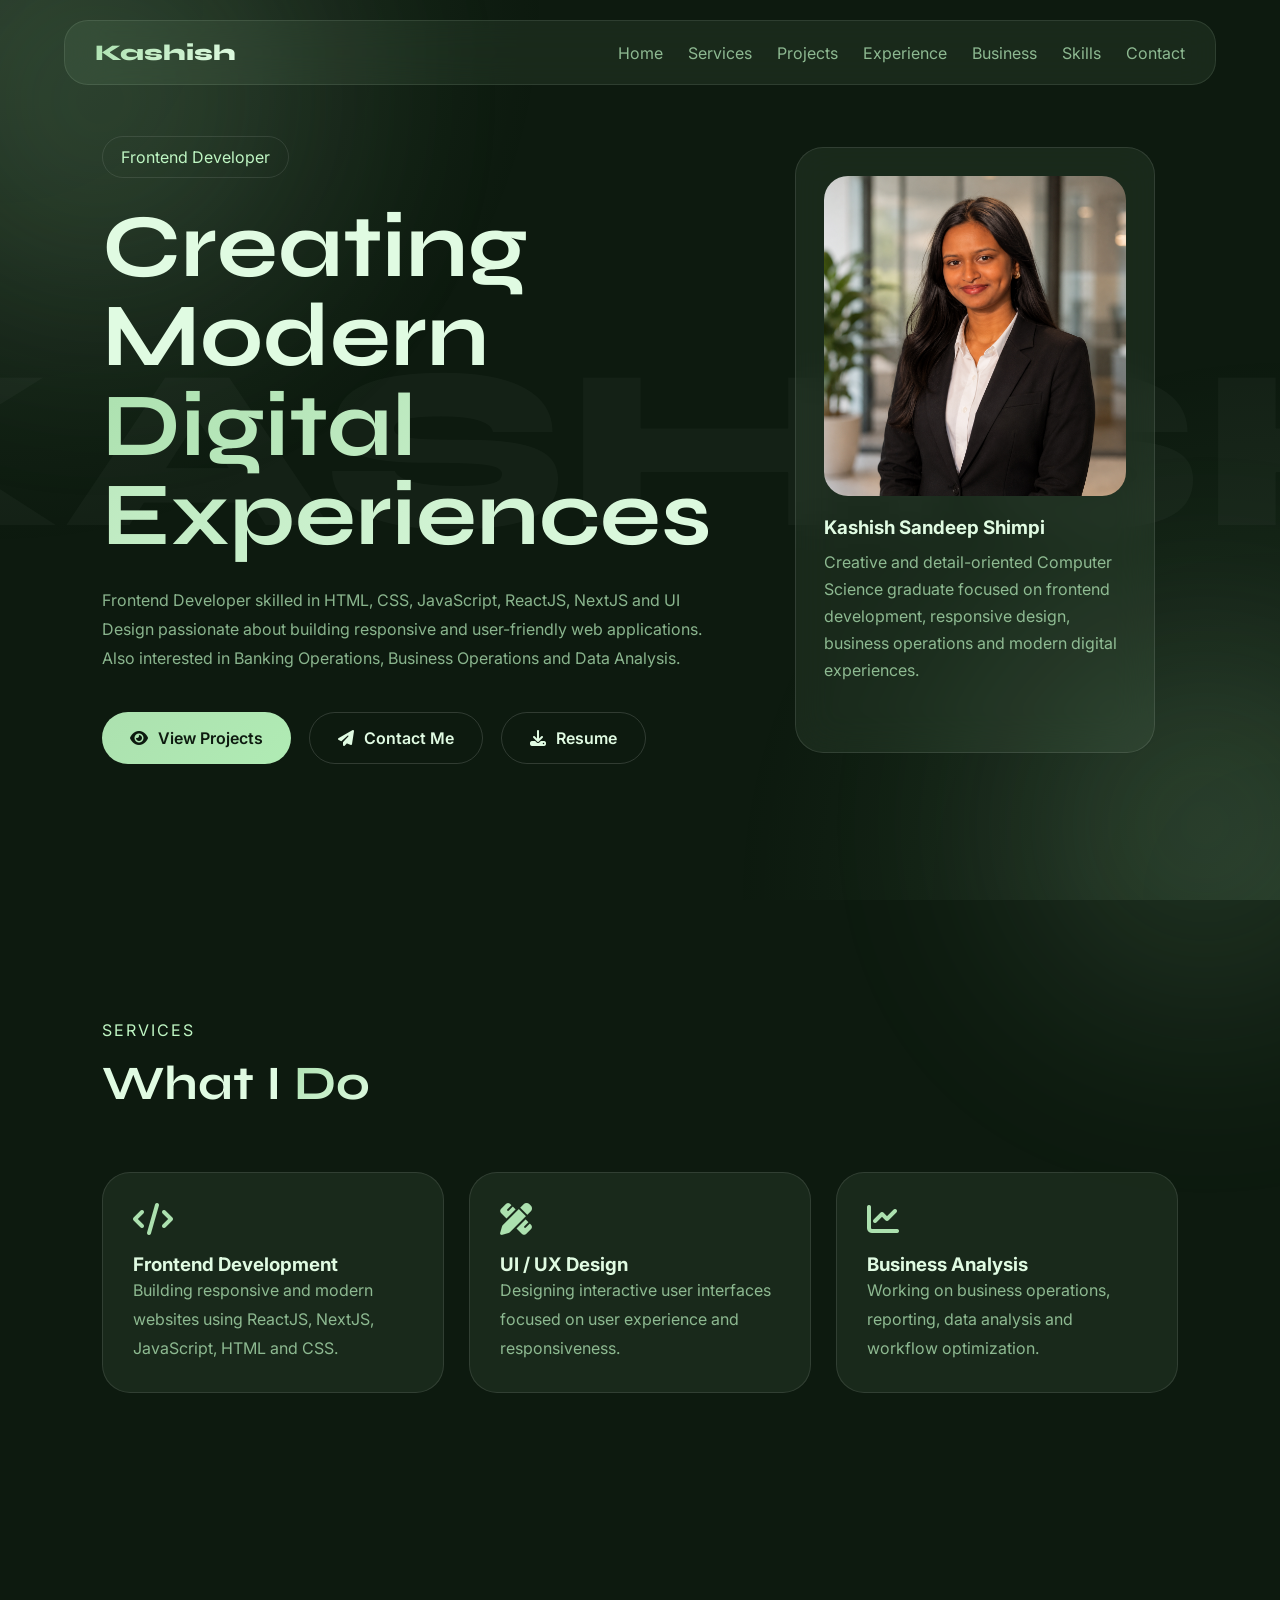
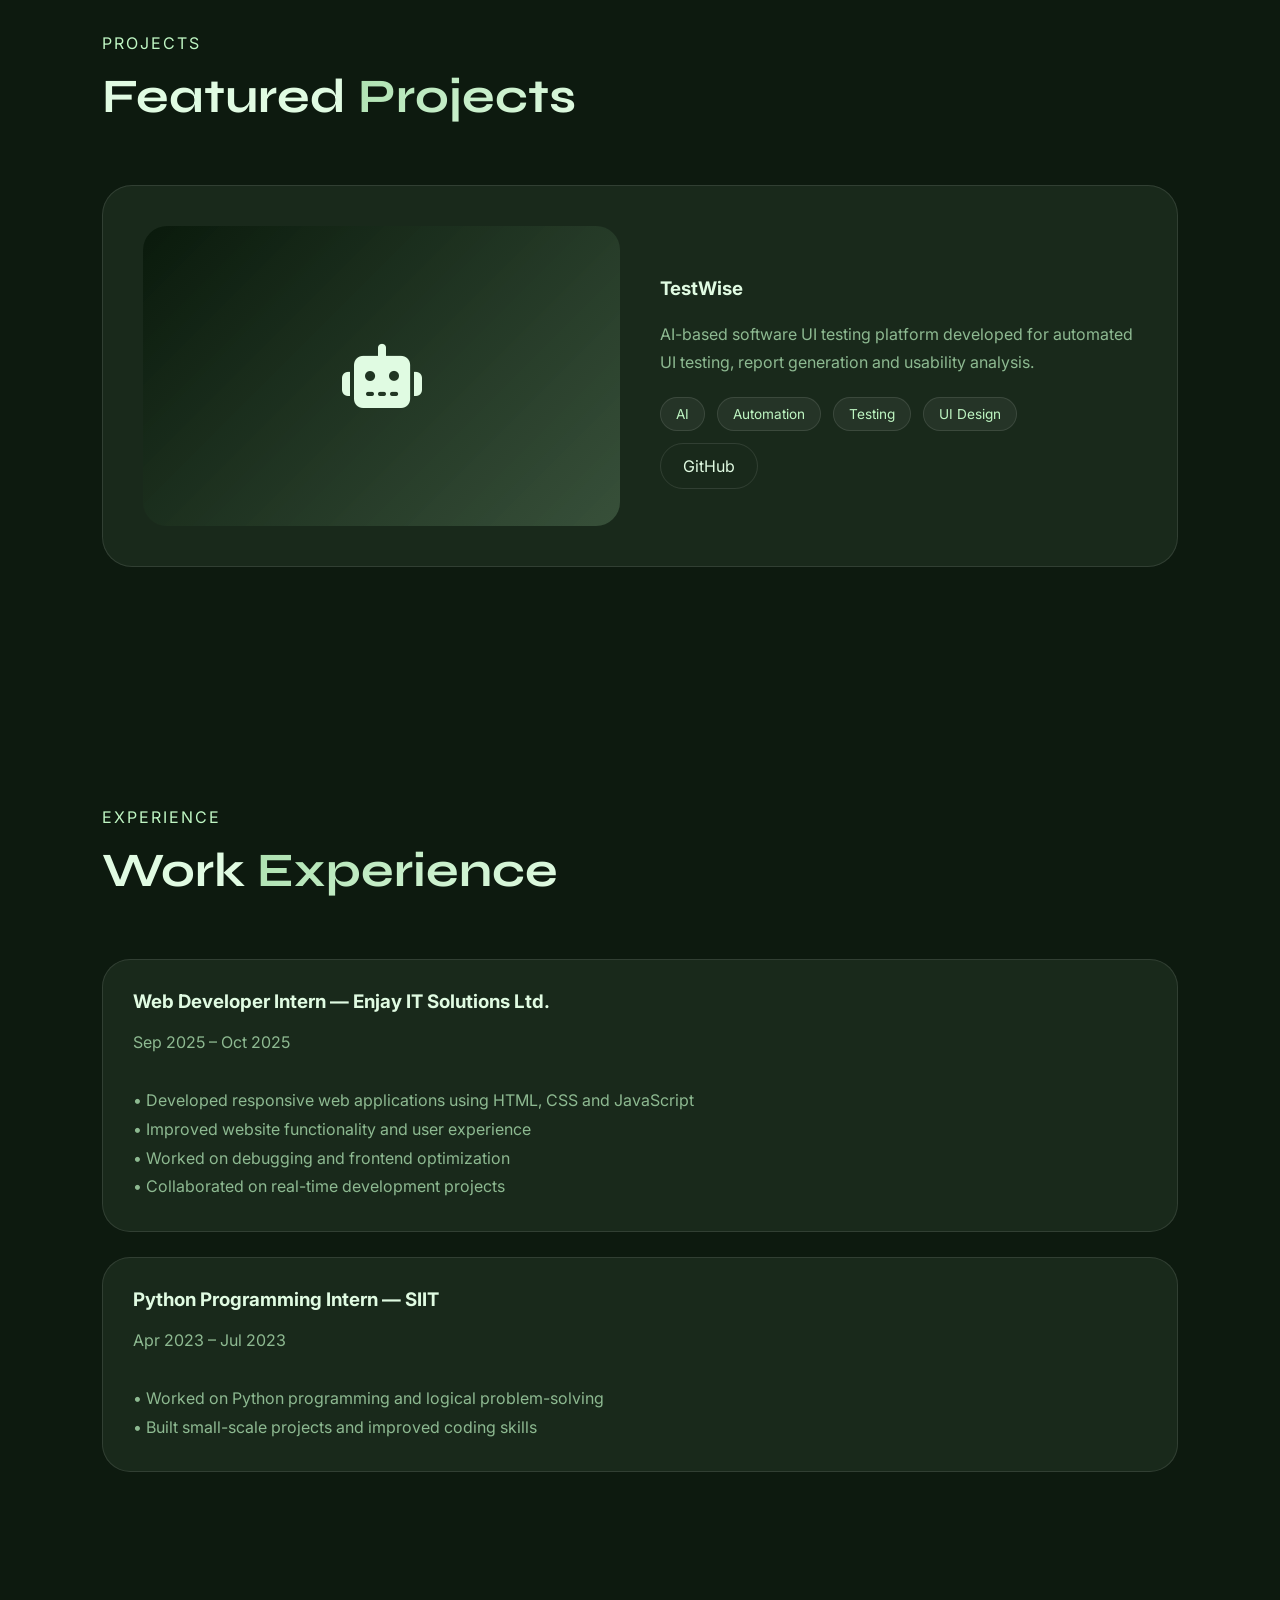
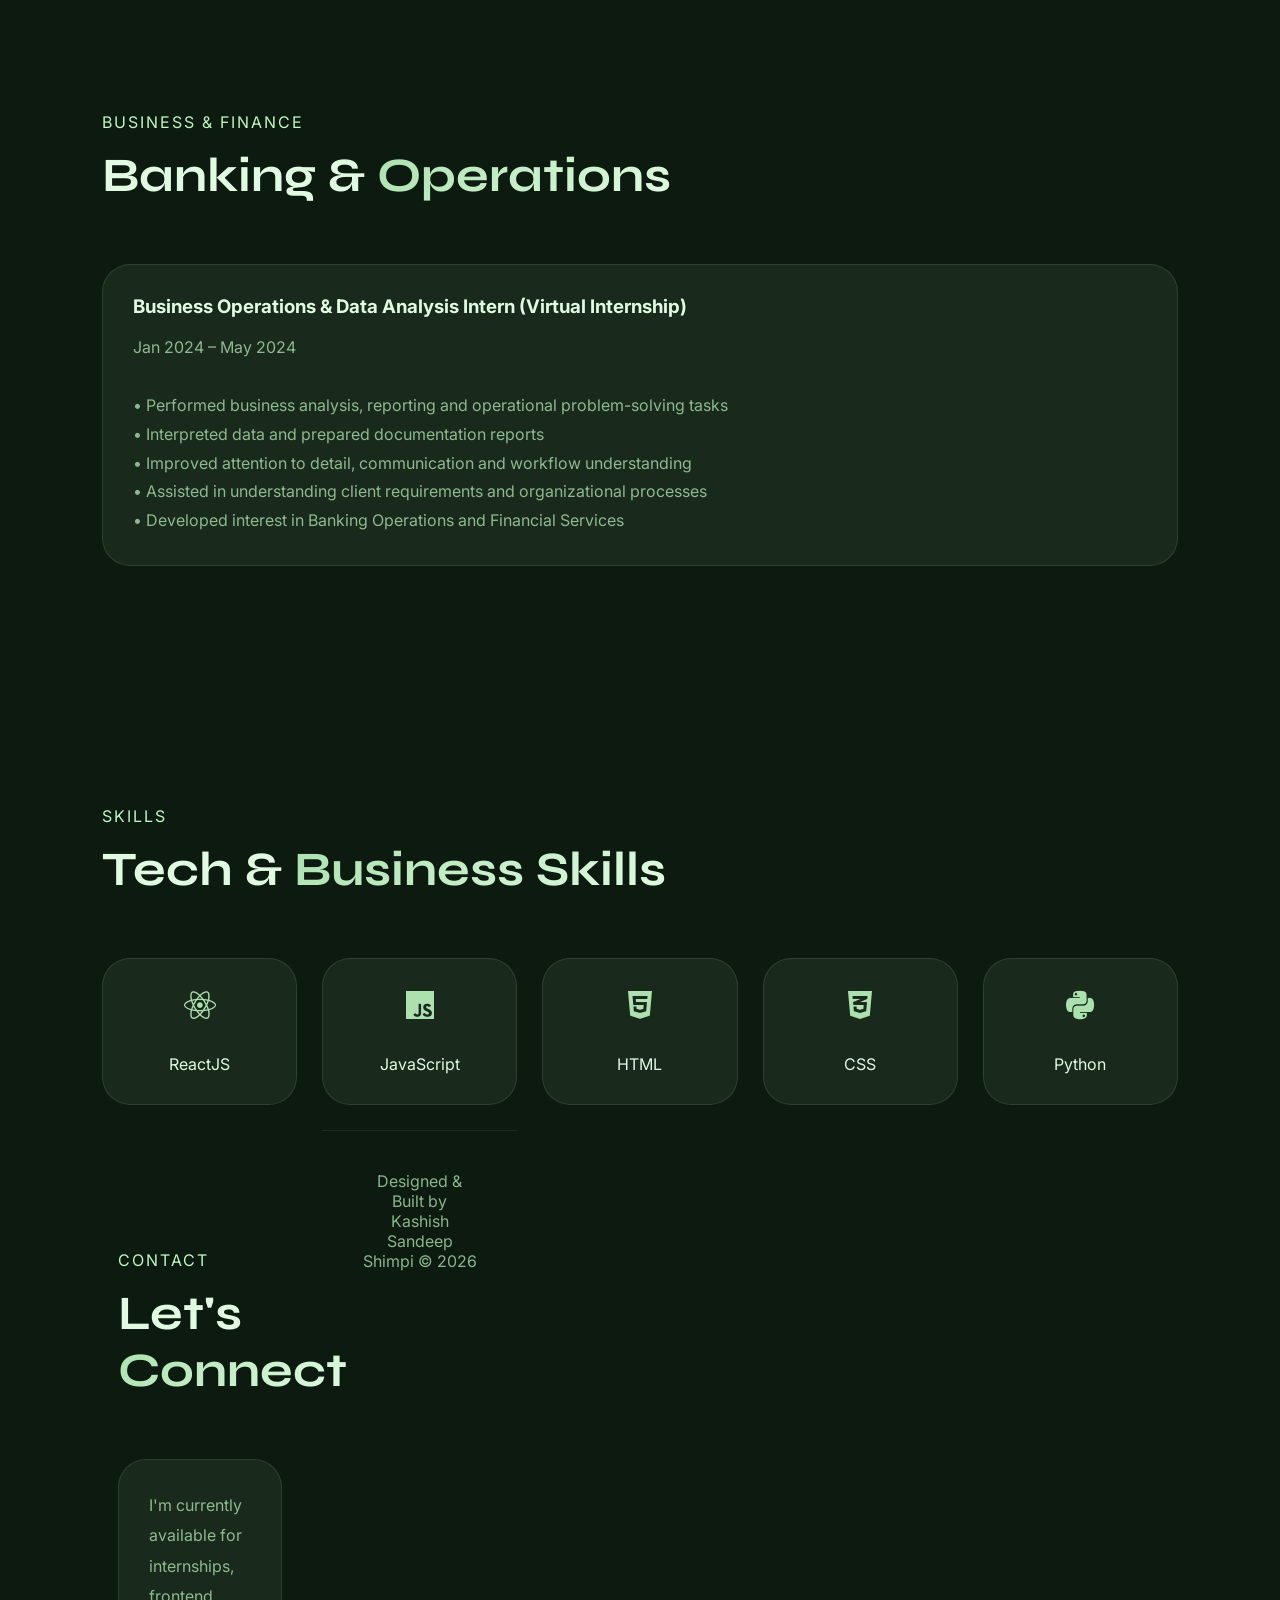
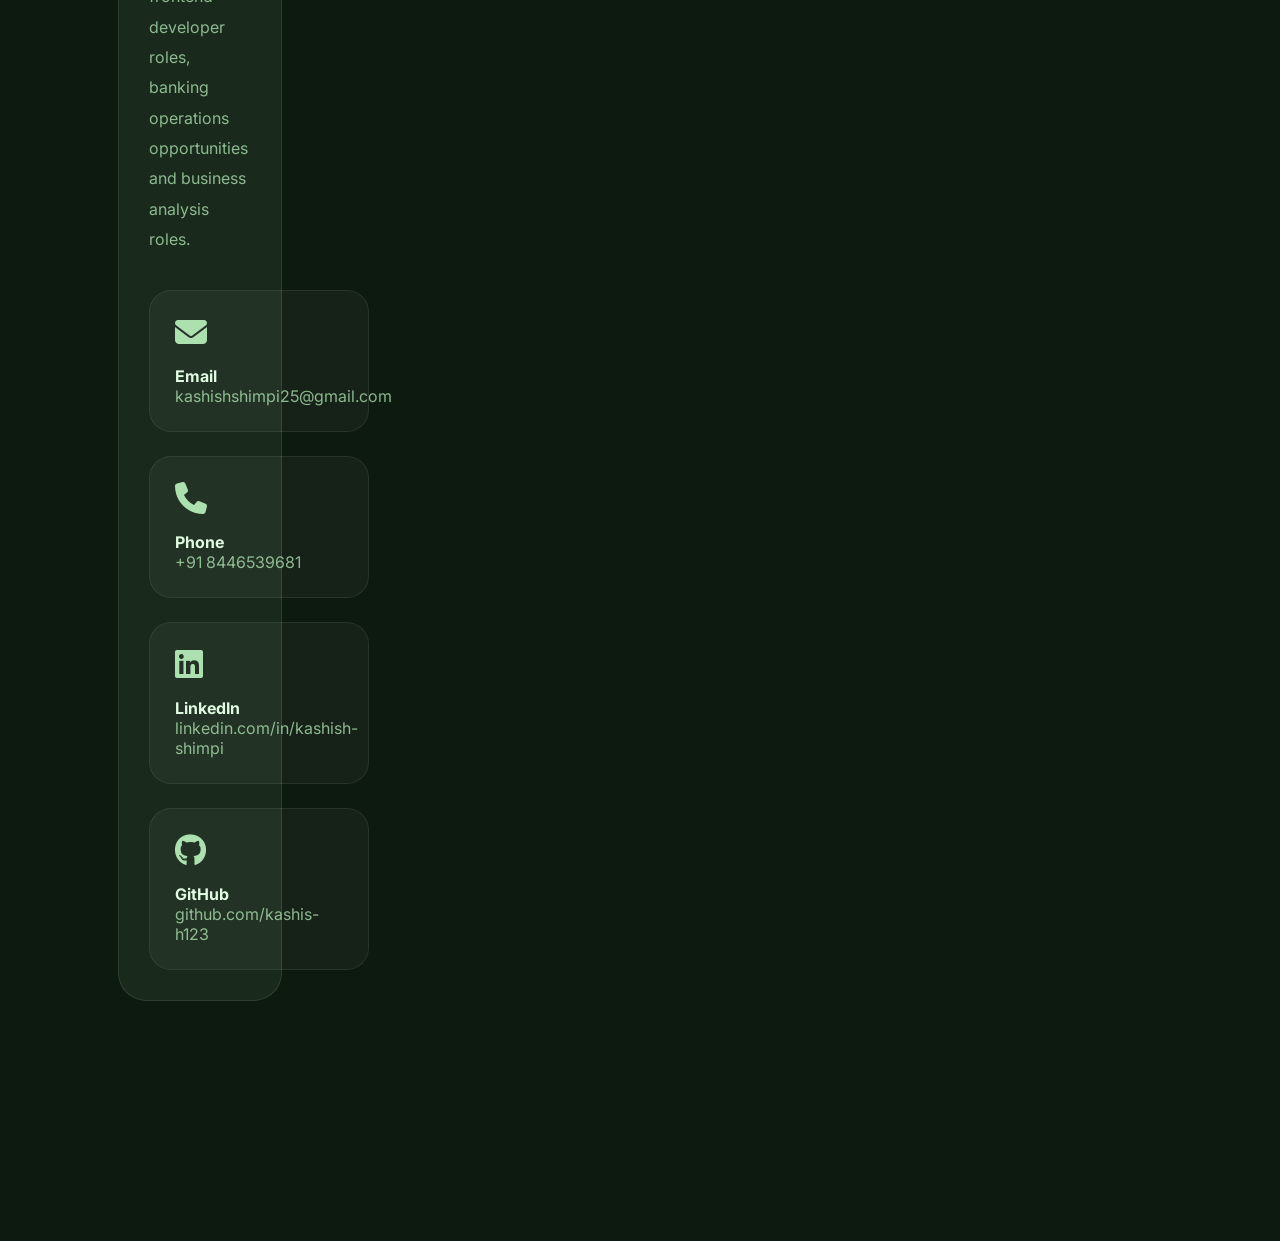
==== index.html @ 18a02508 "Update index.html" ====
<!DOCTYPE html>
<html lang="en">
<head>
  <meta charset="UTF-8" />
  <meta name="viewport" content="width=device-width, initial-scale=1.0" />
  <title>Kashish Sandeep Shimpi | Frontend Developer</title>

  <link rel="preconnect" href="https://fonts.googleapis.com">
  <link rel="preconnect" href="https://fonts.gstatic.com" crossorigin>

  <link href="https://fonts.googleapis.com/css2?family=Inter:wght@300;400;500;600;700;800&family=Syne:wght@600;700;800&display=swap" rel="stylesheet">

  <link rel="stylesheet" href="https://cdnjs.cloudflare.com/ajax/libs/font-awesome/6.5.1/css/all.min.css"/>

  <style>

    *{
      margin:0;
      padding:0;
      box-sizing:border-box;
    }

    :root{
      --p1:#ACE1AF;
      --p2:#B0EBB4;
      --p3:#BFF6C3;
      --p4:#E0FBE2;

      --bg:#0d1a0f;
      --text:#E0FBE2;
      --muted:rgba(191,246,195,0.70);
    }

    html{
      scroll-behavior:smooth;
    }

    body{
      font-family:'Inter',sans-serif;
      background:var(--bg);
      color:var(--text);
      overflow-x:hidden;
    }

    body::before{
      content:'';
      position:fixed;
      inset:0;
      background:
      radial-gradient(circle at top left, rgba(172,225,175,0.12), transparent 35%),
      radial-gradient(circle at bottom right, rgba(176,235,180,0.10), transparent 35%);
      z-index:-2;
    }

    .blob{
      position:fixed;
      border-radius:50%;
      filter:blur(120px);
      opacity:0.15;
      z-index:-1;
    }

    .blob1{
      width:400px;
      height:400px;
      background:var(--p1);
      top:-100px;
      left:-100px;
    }

    .blob2{
      width:350px;
      height:350px;
      background:var(--p2);
      bottom:-100px;
      right:-100px;
    }

    nav{
      position:fixed;
      top:20px;
      left:50%;
      transform:translateX(-50%);
      width:90%;
      max-width:1200px;
      display:flex;
      justify-content:space-between;
      align-items:center;
      padding:18px 30px;
      background:rgba(172,225,175,0.08);
      border:1px solid rgba(224,251,226,0.10);
      backdrop-filter:blur(20px);
      border-radius:24px;
      z-index:1000;
    }

    .logo{
      font-family:'Syne',sans-serif;
      font-size:1.4rem;
      font-weight:800;
      background:linear-gradient(135deg,var(--p1),var(--p4));
      -webkit-background-clip:text;
      -webkit-text-fill-color:transparent;
    }

    nav ul{
      display:flex;
      list-style:none;
      gap:25px;
    }

    nav ul a{
      color:var(--muted);
      text-decoration:none;
      transition:0.3s;
    }

    nav ul a:hover{
      color:var(--p4);
    }

    section{
      padding:120px 8%;
    }

    .hero{
      min-height:100vh;
      display:flex;
      align-items:center;
      justify-content:space-between;
      gap:60px;
      position:relative;
    }

    .hero-bg{
      position:absolute;
      font-size:18vw;
      font-weight:800;
      color:rgba(255,255,255,0.03);
      left:50%;
      top:50%;
      transform:translate(-50%,-50%);
      font-family:'Syne',sans-serif;
      user-select:none;
    }

    .hero-left{
      flex:1;
      z-index:2;
    }

    .hero-tag{
      display:inline-block;
      padding:10px 18px;
      border-radius:50px;
      border:1px solid rgba(255,255,255,0.10);
      margin-bottom:25px;
      color:var(--p3);
    }

    .hero h1{
      font-family:'Syne',sans-serif;
      font-size:clamp(3rem,7vw,6rem);
      line-height:1;
      margin-bottom:25px;
    }

    .hero h1 span{
      background:linear-gradient(135deg,var(--p1),var(--p4));
      -webkit-background-clip:text;
      -webkit-text-fill-color:transparent;
    }

    .hero p{
      max-width:650px;
      line-height:1.8;
      color:var(--muted);
      margin-bottom:40px;
    }

    .hero-buttons{
      display:flex;
      gap:18px;
      flex-wrap:wrap;
    }

    .btn{
      padding:15px 28px;
      border-radius:50px;
      text-decoration:none;
      font-weight:600;
      transition:0.3s;
      display:inline-flex;
      align-items:center;
      gap:10px;
    }

    .btn-primary{
      background:linear-gradient(135deg,var(--p1),var(--p2));
      color:#0d1a0f;
    }

    .btn-outline{
      border:1px solid rgba(255,255,255,0.15);
      color:var(--p4);
    }

    .btn:hover{
      transform:translateY(-4px);
    }

    .hero-right{
      flex:1;
      display:flex;
      justify-content:center;
    }

    .profile-card{
      width:360px;
      background:rgba(172,225,175,0.08);
      border:1px solid rgba(255,255,255,0.10);
      border-radius:28px;
      padding:28px;
      backdrop-filter:blur(20px);
    }

    .profile-image{
      width:100%;
      height:320px;
      overflow:hidden;
      border-radius:24px;
      margin-bottom:20px;
    }

    .profile-image img{
      width:100%;
      height:100%;
      object-fit:cover;
    }

    .profile-card h3{
      margin-bottom:10px;
    }

    .profile-card p{
      color:var(--muted);
      line-height:1.7;
    }

    .section-header{
      margin-bottom:60px;
    }

    .section-tag{
      color:var(--p3);
      text-transform:uppercase;
      letter-spacing:2px;
      margin-bottom:15px;
      display:inline-block;
    }

    .section-header h2{
      font-size:3rem;
      font-family:'Syne',sans-serif;
    }

    .section-header h2 span{
      background:linear-gradient(135deg,var(--p1),var(--p4));
      -webkit-background-clip:text;
      -webkit-text-fill-color:transparent;
    }

    .services-grid,
    .skills-grid,
    .cert-grid{
      display:grid;
      grid-template-columns:repeat(auto-fit,minmax(250px,1fr));
      gap:25px;
    }

    .service-card,
    .skill-card,
    .cert-card,
    .timeline-item,
    .education-card,
    .contact-card{
      background:rgba(172,225,175,0.08);
      border:1px solid rgba(255,255,255,0.10);
      border-radius:28px;
      padding:30px;
      transition:0.3s;
    }

    .service-card:hover,
    .skill-card:hover,
    .cert-card:hover,
    .timeline-item:hover{
      transform:translateY(-6px);
      border-color:rgba(172,225,175,0.4);
    }

    .service-card i,
    .skill-card i,
    .cert-card i,
    .contact-item i{
      font-size:2rem;
      color:var(--p1);
      margin-bottom:18px;
    }

    .service-card p,
    .timeline-item p,
    .education-card p,
    .cert-card p{
      color:var(--muted);
      line-height:1.8;
    }

    .projects-grid{
      display:grid;
      gap:30px;
    }

    .project-card{
      display:grid;
      grid-template-columns:1fr 1fr;
      gap:40px;
      align-items:center;
      background:rgba(172,225,175,0.08);
      border:1px solid rgba(255,255,255,0.10);
      border-radius:30px;
      padding:40px;
    }

    .project-image{
      height:300px;
      display:flex;
      justify-content:center;
      align-items:center;
      border-radius:24px;
      background:linear-gradient(135deg,#0a1a0c,rgba(176,235,180,0.20));
    }

    .project-image i{
      font-size:4rem;
      color:var(--p4);
    }

    .project-content p{
      color:var(--muted);
      line-height:1.8;
      margin:20px 0;
    }

    .tech-stack{
      display:flex;
      flex-wrap:wrap;
      gap:12px;
      margin-bottom:25px;
    }

    .tech-stack span{
      padding:8px 15px;
      border-radius:50px;
      background:rgba(255,255,255,0.05);
      border:1px solid rgba(255,255,255,0.10);
      color:var(--p3);
      font-size:0.85rem;
    }

    .project-links a{
      text-decoration:none;
      color:var(--p4);
      border:1px solid rgba(255,255,255,0.10);
      padding:12px 22px;
      border-radius:50px;
    }

    .timeline{
      display:grid;
      gap:25px;
    }

    .timeline-item h3{
      margin-bottom:15px;
    }

    .skills-grid{
      grid-template-columns:repeat(auto-fit,minmax(180px,1fr));
    }

    .skill-card{
      text-align:center;
    }

    .skill-icon{
      margin-bottom:15px;
    }

    .contact-grid{
      display:grid;
      grid-template-columns:repeat(auto-fit,minmax(220px,1fr));
      gap:24px;
      margin-top:35px;
    }

    .contact-item{
      background:rgba(255,255,255,0.04);
      border:1px solid rgba(255,255,255,0.08);
      padding:25px;
      border-radius:22px;
    }

    .contact-item a{
      text-decoration:none;
      color:var(--muted);
    }

    footer{
      text-align:center;
      padding:40px;
      border-top:1px solid rgba(255,255,255,0.08);
      color:var(--muted);
    }

    .reveal{
      opacity:0;
      transform:translateY(40px);
      transition:1s;
    }

    .reveal.active{
      opacity:1;
      transform:translateY(0);
    }

    @media(max-width:900px){

      .hero{
        flex-direction:column;
        text-align:center;
        padding-top:140px;
      }

      .hero-buttons{
        justify-content:center;
      }

      .project-card{
        grid-template-columns:1fr;
      }

    }

    @media(max-width:700px){

      nav ul{
        display:none;
      }

      section{
        padding:90px 6%;
      }

      .profile-card{
        width:100%;
      }

    }

  </style>
</head>

<body>

<div class="blob blob1"></div>
<div class="blob blob2"></div>

<nav>
  <div class="logo">Kashish</div>

  <ul>
    <li><a href="#home">Home</a></li>
    <li><a href="#services">Services</a></li>
    <li><a href="#projects">Projects</a></li>
    <li><a href="#experience">Experience</a></li>
    <li><a href="#business">Business</a></li>
    <li><a href="#skills">Skills</a></li>
    <li><a href="#contact">Contact</a></li>
  </ul>
</nav>

<!-- HERO -->

<section class="hero" id="home">

  <div class="hero-bg">KASHISH</div>

  <div class="hero-left reveal">

    <div class="hero-tag">Frontend Developer</div>

    <h1>
      Creating Modern <br>
      <span>Digital Experiences</span>
    </h1>

    <p>
      Frontend Developer skilled in HTML, CSS, JavaScript, ReactJS, NextJS and UI Design passionate about building responsive and user-friendly web applications. Also interested in Banking Operations, Business Operations and Data Analysis.
    </p>

    <div class="hero-buttons">

      <a href="#projects" class="btn btn-primary">
        <i class="fa-solid fa-eye"></i>
        View Projects
      </a>

      <a href="#contact" class="btn btn-outline">
        <i class="fa-solid fa-paper-plane"></i>
        Contact Me
      </a>

      <a href="resume.docx" class="btn btn-outline" download>
        <i class="fa-solid fa-download"></i>
        Resume
      </a>

    </div>

  </div>

  <div class="hero-right">

    <div class="profile-card">

      <div class="profile-image">
        <img src="bbgg.png" alt="Kashish">
      </div>

      <h3>Kashish Sandeep Shimpi</h3>

      <p>
        Creative and detail-oriented Computer Science graduate focused on frontend development, responsive design, business operations and modern digital experiences.
      </p>

    </div>

  </div>

</section>

<!-- SERVICES -->

<section id="services">

  <div class="section-header reveal">
    <div class="section-tag">Services</div>
    <h2>What I <span>Do</span></h2>
  </div>

  <div class="services-grid">

    <div class="service-card reveal">
      <i class="fa-solid fa-code"></i>
      <h3>Frontend Development</h3>
      <p>Building responsive and modern websites using ReactJS, NextJS, JavaScript, HTML and CSS.</p>
    </div>

    <div class="service-card reveal">
      <i class="fa-solid fa-pen-ruler"></i>
      <h3>UI / UX Design</h3>
      <p>Designing interactive user interfaces focused on user experience and responsiveness.</p>
    </div>

    <div class="service-card reveal">
      <i class="fa-solid fa-chart-line"></i>
      <h3>Business Analysis</h3>
      <p>Working on business operations, reporting, data analysis and workflow optimization.</p>
    </div>

  </div>

</section>

<!-- PROJECTS -->

<section id="projects">

  <div class="section-header reveal">
    <div class="section-tag">Projects</div>
    <h2>Featured <span>Projects</span></h2>
  </div>

  <div class="projects-grid">

    <div class="project-card reveal">

      <div class="project-image">
        <i class="fa-solid fa-robot"></i>
      </div>

      <div class="project-content">

        <h3>TestWise</h3>

        <p>
          AI-based software UI testing platform developed for automated UI testing, report generation and usability analysis.
        </p>

        <div class="tech-stack">
          <span>AI</span>
          <span>Automation</span>
          <span>Testing</span>
          <span>UI Design</span>
        </div>

        <div class="project-links">
          <a href="https://github.com/kashis-h123" target="_blank">GitHub</a>
        </div>

      </div>

    </div>

  </div>

</section>

<!-- EXPERIENCE -->

<section id="experience">

  <div class="section-header reveal">
    <div class="section-tag">Experience</div>
    <h2>Work <span>Experience</span></h2>
  </div>

  <div class="timeline">

    <div class="timeline-item reveal">
      <h3>Web Developer Intern — Enjay IT Solutions Ltd.</h3>

      <p>
        Sep 2025 – Oct 2025 <br><br>

        • Developed responsive web applications using HTML, CSS and JavaScript <br>
        • Improved website functionality and user experience <br>
        • Worked on debugging and frontend optimization <br>
        • Collaborated on real-time development projects
      </p>
    </div>

    <div class="timeline-item reveal">
      <h3>Python Programming Intern — SIIT</h3>

      <p>
        Apr 2023 – Jul 2023 <br><br>

        • Worked on Python programming and logical problem-solving <br>
        • Built small-scale projects and improved coding skills
      </p>
    </div>

  </div>

</section>

<!-- BUSINESS -->

<section id="business">

  <div class="section-header reveal">
    <div class="section-tag">Business & Finance</div>
    <h2>Banking & <span>Operations</span></h2>
  </div>

  <div class="timeline">

    <div class="timeline-item reveal">

      <h3>Business Operations & Data Analysis Intern (Virtual Internship)</h3>

      <p>
        Jan 2024 – May 2024 <br><br>

        • Performed business analysis, reporting and operational problem-solving tasks <br>
        • Interpreted data and prepared documentation reports <br>
        • Improved attention to detail, communication and workflow understanding <br>
        • Assisted in understanding client requirements and organizational processes <br>
        • Developed interest in Banking Operations and Financial Services
      </p>

    </div>

  </div>

</section>

<!-- SKILLS -->

<section id="skills">

  <div class="section-header reveal">
    <div class="section-tag">Skills</div>
    <h2>Tech & <span>Business Skills</span></h2>
  </div>

  <div class="skills-grid">

    <div class="skill-card reveal">
      <div class="skill-icon">
        <i class="fa-brands fa-react"></i>
      </div>
      ReactJS
    </div>

    <div class="skill-card reveal">
      <div class="skill-icon">
        <i class="fa-brands fa-js"></i>
      </div>
      JavaScript
    </div>

    <div class="skill-card reveal">
      <div class="skill-icon">
        <i class="fa-brands fa-html5"></i>
      </div>
      HTML
    </div>

    <div class="skill-card reveal">
      <div class="skill-icon">
        <i class="fa-brands fa-css3-alt"></i>
      </div>
      CSS
    </div>

    <div class="skill-card reveal">
      <div class="skill-icon">
        <i class="fa-brands fa-python"></i>
      </div>
      Python
    </div>

<!-- CONTACT -->

<section id="contact">

  <div class="section-header reveal">
    <div class="section-tag">Contact</div>
    <h2>Let's <span>Connect</span></h2>
  </div>

  <div class="contact-card reveal">

    <p style="color:var(--muted); line-height:1.9;">
      I'm currently available for internships, frontend developer roles, banking operations opportunities and business analysis roles.
    </p>

    <div class="contact-grid">

      <div class="contact-item">
        <i class="fa-solid fa-envelope"></i>
        <h4>Email</h4>
        <a href="mailto:kashishshimpi25@gmail.com">kashishshimpi25@gmail.com</a>
      </div>

      <div class="contact-item">
        <i class="fa-solid fa-phone"></i>
        <h4>Phone</h4>
        <a href="tel:+918446539681">+91 8446539681</a>
      </div>

      <div class="contact-item">
        <i class="fa-brands fa-linkedin"></i>
        <h4>LinkedIn</h4>
        <a href="https://www.linkedin.com/in/kashish-shimpi-64169a295" target="_blank">
          linkedin.com/in/kashish-shimpi
        </a>
      </div>

      <div class="contact-item">
        <i class="fa-brands fa-github"></i>
        <h4>GitHub</h4>
        <a href="https://github.com/kashis-h123" target="_blank">
          github.com/kashis-h123
        </a>
      </div>

    </div>

  </div>

</section>

<footer>
  Designed & Built by Kashish Sandeep Shimpi © 2026
</footer>

<script>

const observer = new IntersectionObserver((entries) => {

  entries.forEach((entry) => {

    if(entry.isIntersecting){
      entry.target.classList.add('active');
    }

  });

},{threshold:0.15});

document.querySelectorAll('.reveal').forEach((el)=>{
  observer.observe(el);
});

</script>

</body>
</html>
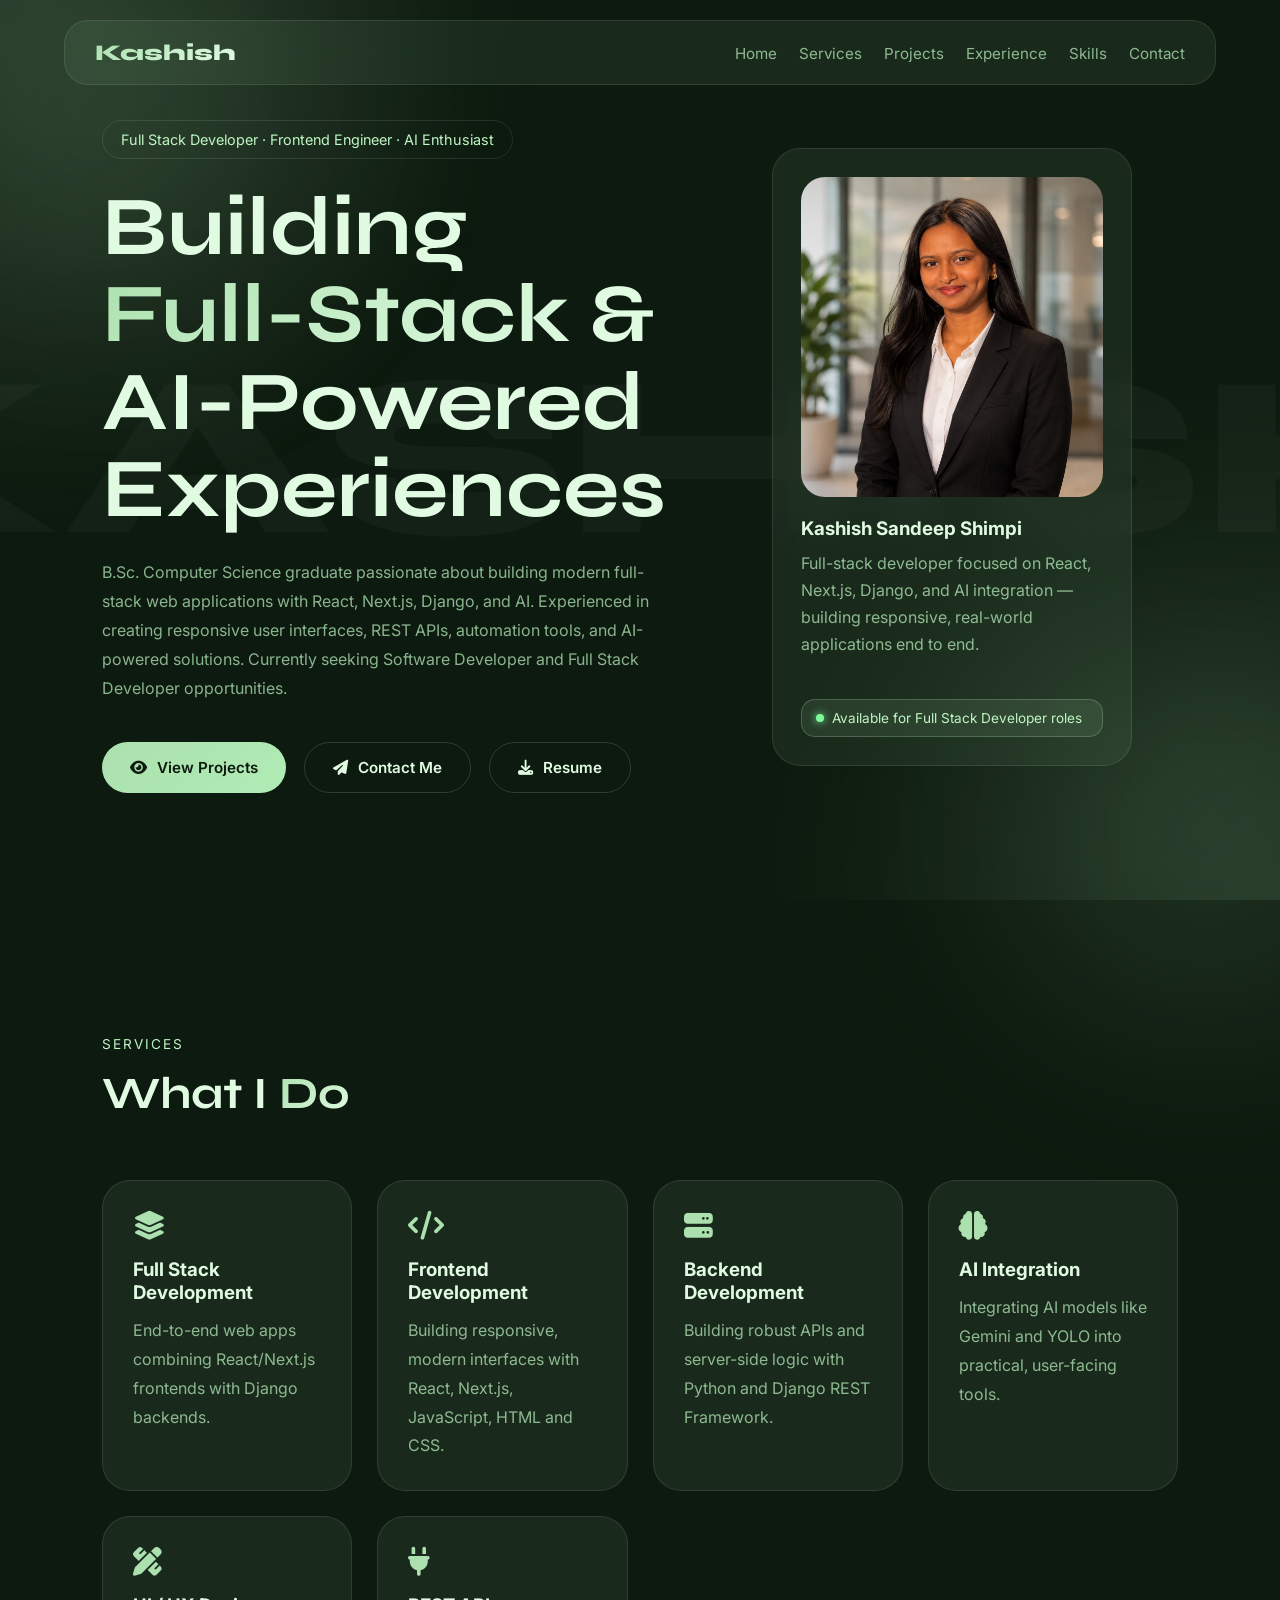
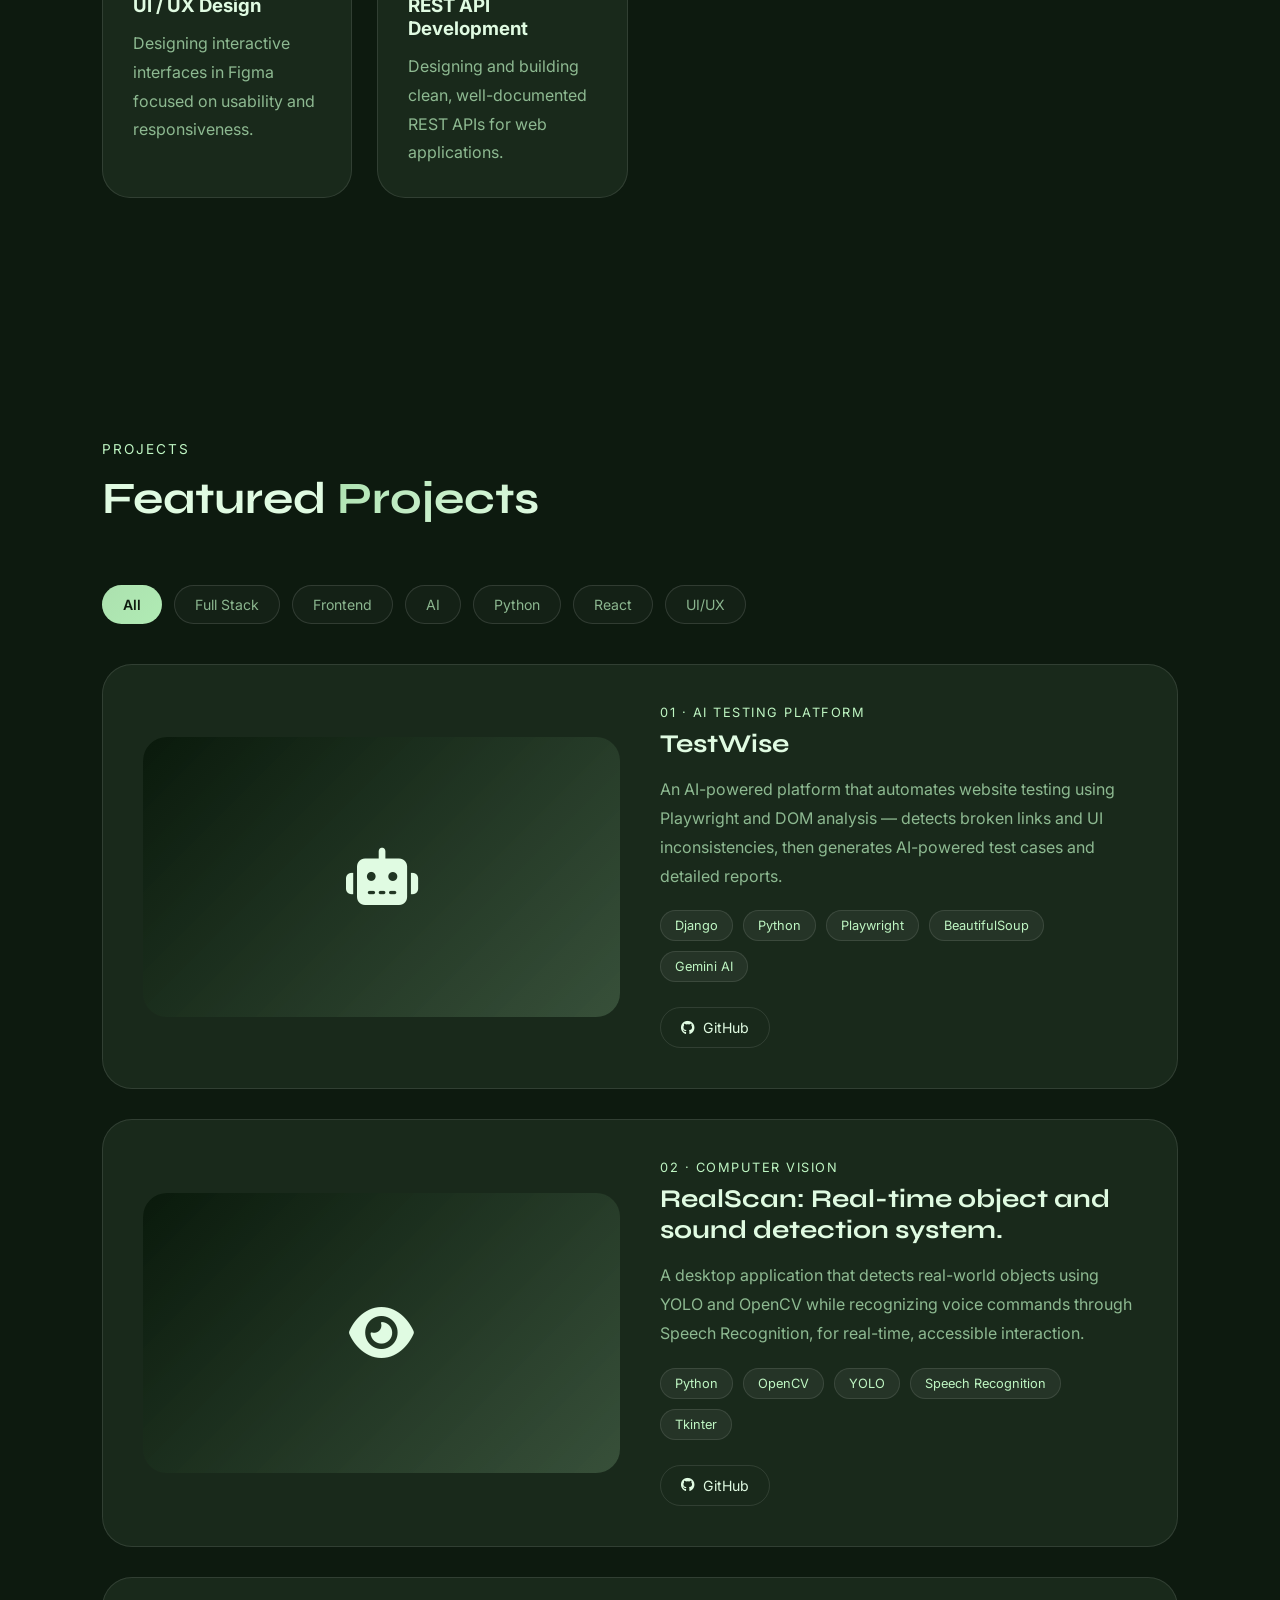
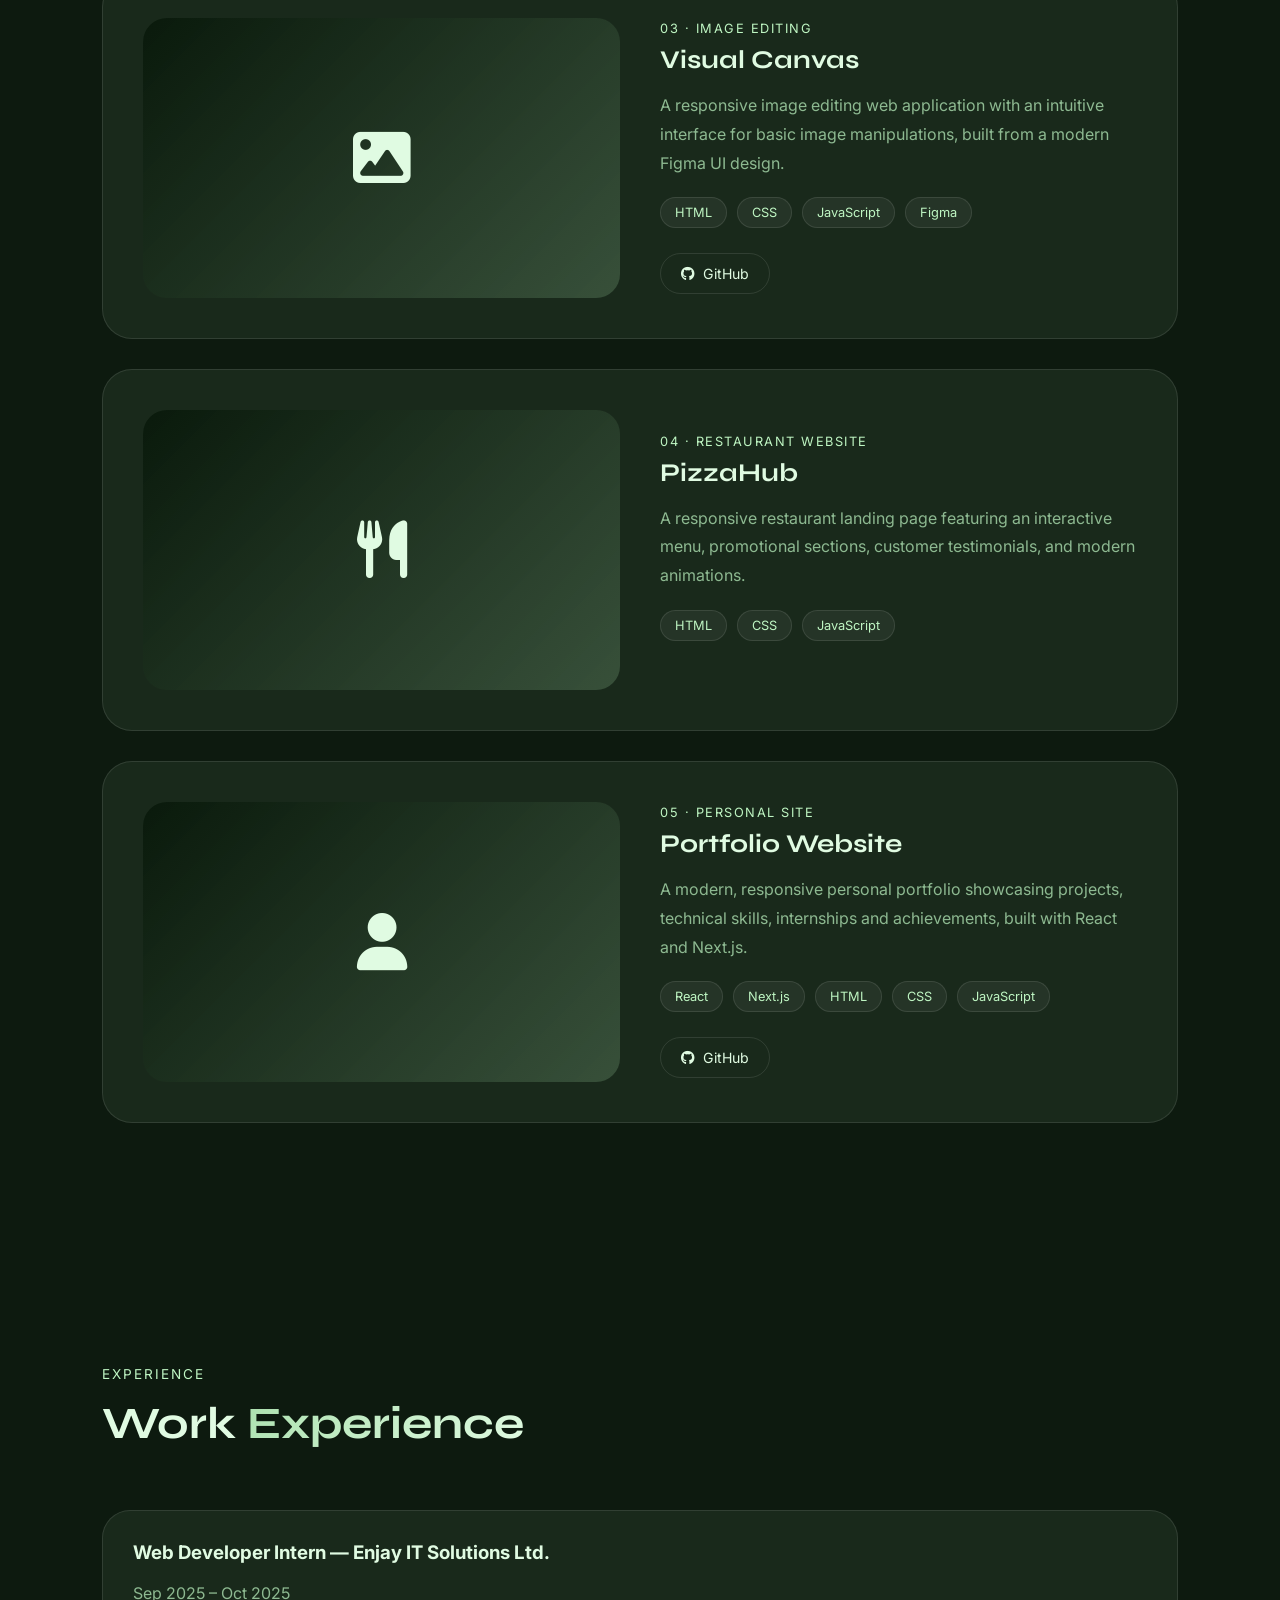
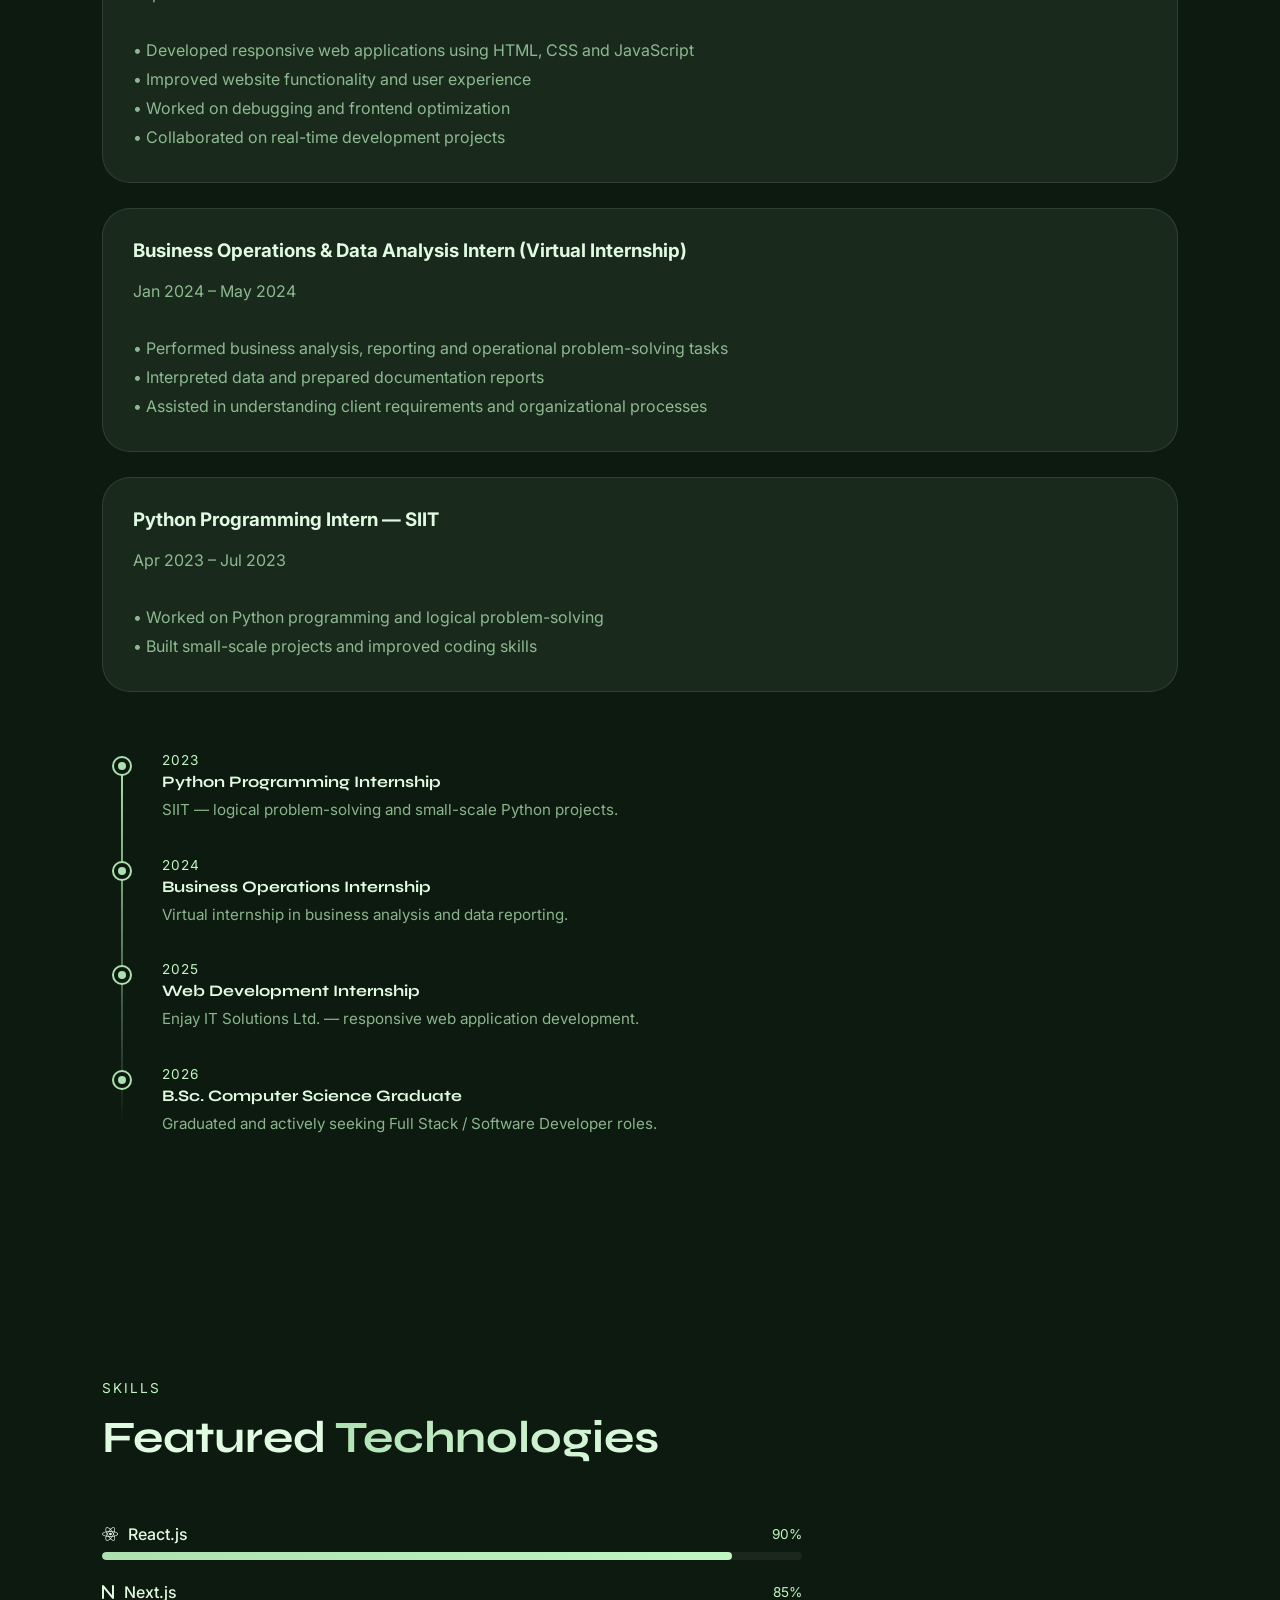
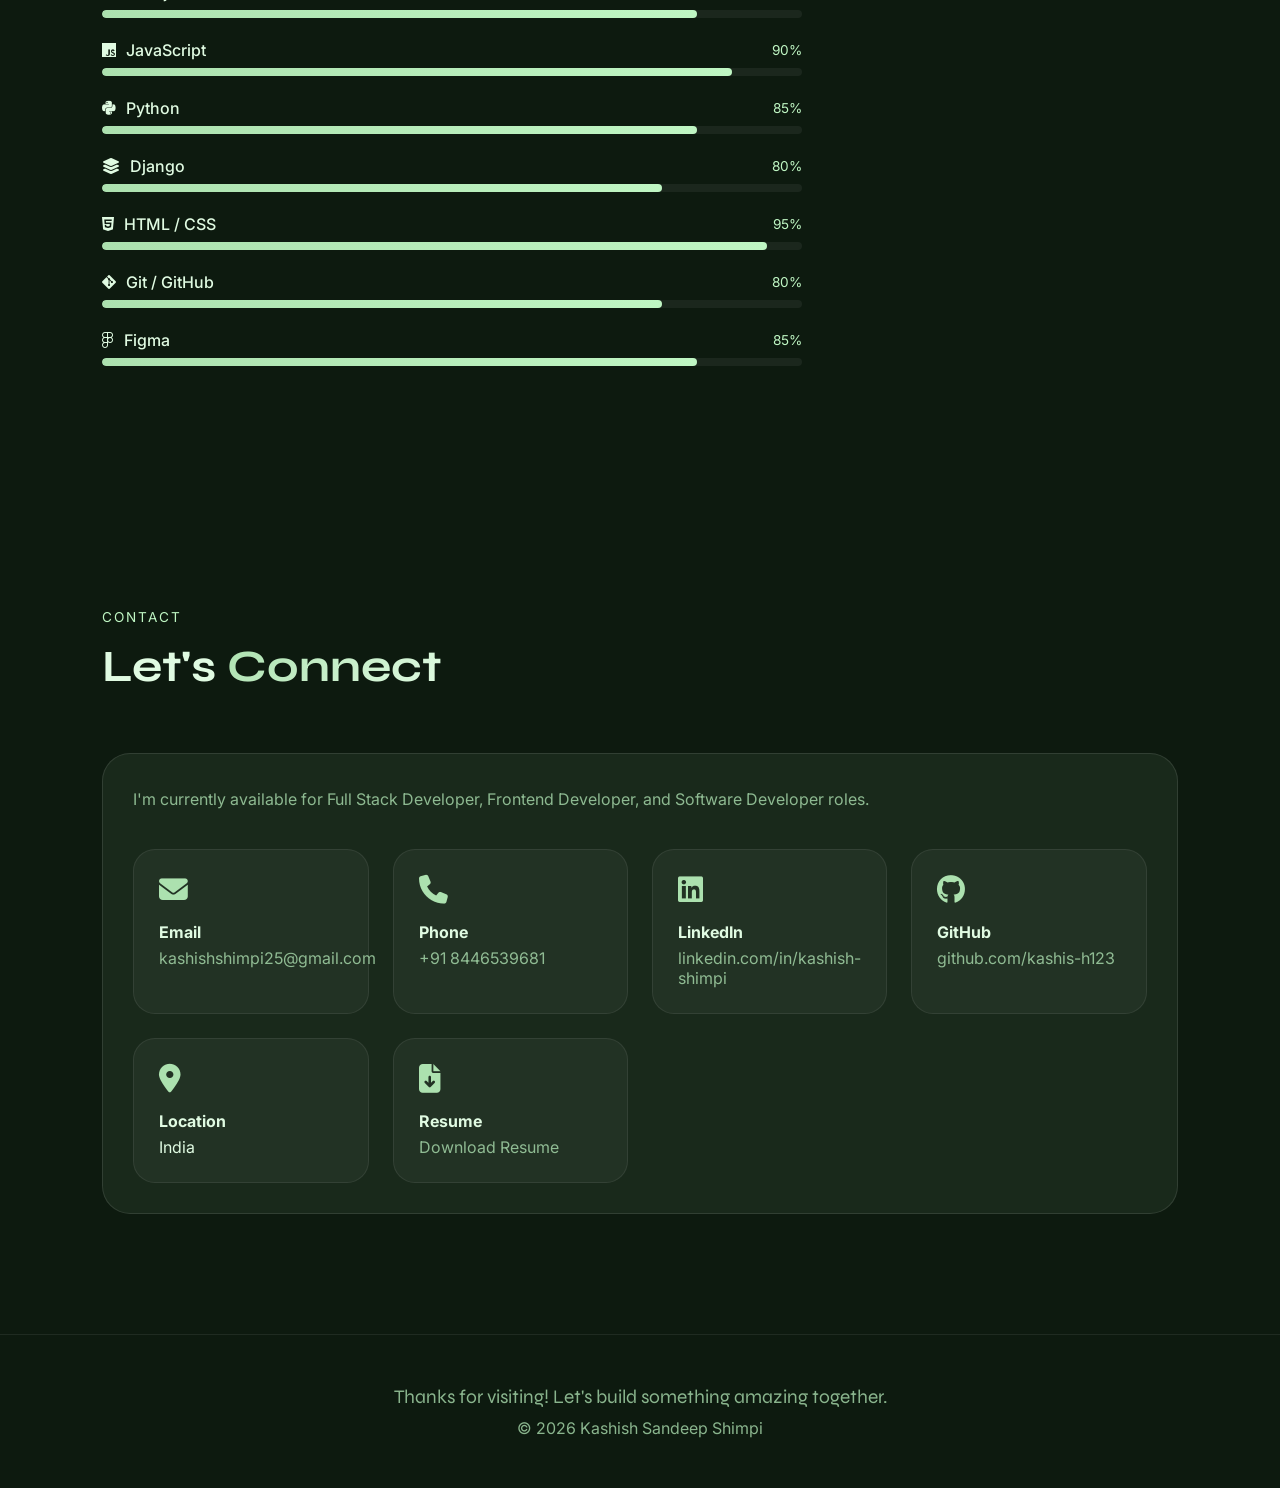
==== commit 1896ff30: "Update index.html" ====
--- a/index.html
+++ b/index.html
@@ -1,474 +1,277 @@
 <!DOCTYPE html>
 <html lang="en">
 <head>
-  <meta charset="UTF-8" />
-  <meta name="viewport" content="width=device-width, initial-scale=1.0" />
-  <title>Kashish Sandeep Shimpi | Frontend Developer</title>
-
-  <link rel="preconnect" href="https://fonts.googleapis.com">
-  <link rel="preconnect" href="https://fonts.gstatic.com" crossorigin>
-
-  <link href="https://fonts.googleapis.com/css2?family=Inter:wght@300;400;500;600;700;800&family=Syne:wght@600;700;800&display=swap" rel="stylesheet">
-
-  <link rel="stylesheet" href="https://cdnjs.cloudflare.com/ajax/libs/font-awesome/6.5.1/css/all.min.css"/>
-
-  <style>
-
-    *{
-      margin:0;
-      padding:0;
-      box-sizing:border-box;
-    }
-
-    :root{
-      --p1:#ACE1AF;
-      --p2:#B0EBB4;
-      --p3:#BFF6C3;
-      --p4:#E0FBE2;
-
-      --bg:#0d1a0f;
-      --text:#E0FBE2;
-      --muted:rgba(191,246,195,0.70);
-    }
-
-    html{
-      scroll-behavior:smooth;
-    }
-
-    body{
-      font-family:'Inter',sans-serif;
-      background:var(--bg);
-      color:var(--text);
-      overflow-x:hidden;
-    }
-
-    body::before{
-      content:'';
-      position:fixed;
-      inset:0;
-      background:
-      radial-gradient(circle at top left, rgba(172,225,175,0.12), transparent 35%),
-      radial-gradient(circle at bottom right, rgba(176,235,180,0.10), transparent 35%);
-      z-index:-2;
-    }
-
-    .blob{
-      position:fixed;
-      border-radius:50%;
-      filter:blur(120px);
-      opacity:0.15;
-      z-index:-1;
-    }
-
-    .blob1{
-      width:400px;
-      height:400px;
-      background:var(--p1);
-      top:-100px;
-      left:-100px;
-    }
-
-    .blob2{
-      width:350px;
-      height:350px;
-      background:var(--p2);
-      bottom:-100px;
-      right:-100px;
-    }
-
-    nav{
-      position:fixed;
-      top:20px;
-      left:50%;
-      transform:translateX(-50%);
-      width:90%;
-      max-width:1200px;
-      display:flex;
-      justify-content:space-between;
-      align-items:center;
-      padding:18px 30px;
-      background:rgba(172,225,175,0.08);
-      border:1px solid rgba(224,251,226,0.10);
-      backdrop-filter:blur(20px);
-      border-radius:24px;
-      z-index:1000;
-    }
-
-    .logo{
-      font-family:'Syne',sans-serif;
-      font-size:1.4rem;
-      font-weight:800;
-      background:linear-gradient(135deg,var(--p1),var(--p4));
-      -webkit-background-clip:text;
-      -webkit-text-fill-color:transparent;
-    }
-
-    nav ul{
-      display:flex;
-      list-style:none;
-      gap:25px;
-    }
-
-    nav ul a{
-      color:var(--muted);
-      text-decoration:none;
-      transition:0.3s;
-    }
-
-    nav ul a:hover{
-      color:var(--p4);
-    }
-
-    section{
-      padding:120px 8%;
-    }
-
-    .hero{
-      min-height:100vh;
-      display:flex;
-      align-items:center;
-      justify-content:space-between;
-      gap:60px;
-      position:relative;
-    }
-
-    .hero-bg{
-      position:absolute;
-      font-size:18vw;
-      font-weight:800;
-      color:rgba(255,255,255,0.03);
-      left:50%;
-      top:50%;
-      transform:translate(-50%,-50%);
-      font-family:'Syne',sans-serif;
-      user-select:none;
-    }
-
-    .hero-left{
-      flex:1;
-      z-index:2;
-    }
-
-    .hero-tag{
-      display:inline-block;
-      padding:10px 18px;
-      border-radius:50px;
-      border:1px solid rgba(255,255,255,0.10);
-      margin-bottom:25px;
-      color:var(--p3);
-    }
-
-    .hero h1{
-      font-family:'Syne',sans-serif;
-      font-size:clamp(3rem,7vw,6rem);
-      line-height:1;
-      margin-bottom:25px;
-    }
-
-    .hero h1 span{
-      background:linear-gradient(135deg,var(--p1),var(--p4));
-      -webkit-background-clip:text;
-      -webkit-text-fill-color:transparent;
-    }
-
-    .hero p{
-      max-width:650px;
-      line-height:1.8;
-      color:var(--muted);
-      margin-bottom:40px;
-    }
-
-    .hero-buttons{
-      display:flex;
-      gap:18px;
-      flex-wrap:wrap;
-    }
-
-    .btn{
-      padding:15px 28px;
-      border-radius:50px;
-      text-decoration:none;
-      font-weight:600;
-      transition:0.3s;
-      display:inline-flex;
-      align-items:center;
-      gap:10px;
-    }
-
-    .btn-primary{
-      background:linear-gradient(135deg,var(--p1),var(--p2));
-      color:#0d1a0f;
-    }
-
-    .btn-outline{
-      border:1px solid rgba(255,255,255,0.15);
-      color:var(--p4);
-    }
-
-    .btn:hover{
-      transform:translateY(-4px);
-    }
-
-    .hero-right{
-      flex:1;
-      display:flex;
-      justify-content:center;
-    }
-
-    .profile-card{
-      width:360px;
-      background:rgba(172,225,175,0.08);
-      border:1px solid rgba(255,255,255,0.10);
-      border-radius:28px;
-      padding:28px;
-      backdrop-filter:blur(20px);
-    }
-
-    .profile-image{
-      width:100%;
-      height:320px;
-      overflow:hidden;
-      border-radius:24px;
-      margin-bottom:20px;
-    }
-
-    .profile-image img{
-      width:100%;
-      height:100%;
-      object-fit:cover;
-    }
-
-    .profile-card h3{
-      margin-bottom:10px;
-    }
-
-    .profile-card p{
-      color:var(--muted);
-      line-height:1.7;
-    }
-
-    .section-header{
-      margin-bottom:60px;
-    }
-
-    .section-tag{
-      color:var(--p3);
-      text-transform:uppercase;
-      letter-spacing:2px;
-      margin-bottom:15px;
-      display:inline-block;
-    }
-
-    .section-header h2{
-      font-size:3rem;
-      font-family:'Syne',sans-serif;
-    }
-
-    .section-header h2 span{
-      background:linear-gradient(135deg,var(--p1),var(--p4));
-      -webkit-background-clip:text;
-      -webkit-text-fill-color:transparent;
-    }
-
-    .services-grid,
-    .skills-grid,
-    .cert-grid{
-      display:grid;
-      grid-template-columns:repeat(auto-fit,minmax(250px,1fr));
-      gap:25px;
-    }
-
-    .service-card,
-    .skill-card,
-    .cert-card,
-    .timeline-item,
-    .education-card,
-    .contact-card{
-      background:rgba(172,225,175,0.08);
-      border:1px solid rgba(255,255,255,0.10);
-      border-radius:28px;
-      padding:30px;
-      transition:0.3s;
-    }
-
-    .service-card:hover,
-    .skill-card:hover,
-    .cert-card:hover,
-    .timeline-item:hover{
-      transform:translateY(-6px);
-      border-color:rgba(172,225,175,0.4);
-    }
-
-    .service-card i,
-    .skill-card i,
-    .cert-card i,
-    .contact-item i{
-      font-size:2rem;
-      color:var(--p1);
-      margin-bottom:18px;
-    }
-
-    .service-card p,
-    .timeline-item p,
-    .education-card p,
-    .cert-card p{
-      color:var(--muted);
-      line-height:1.8;
-    }
-
-    .projects-grid{
-      display:grid;
-      gap:30px;
-    }
-
-    .project-card{
-      display:grid;
-      grid-template-columns:1fr 1fr;
-      gap:40px;
-      align-items:center;
-      background:rgba(172,225,175,0.08);
-      border:1px solid rgba(255,255,255,0.10);
-      border-radius:30px;
-      padding:40px;
-    }
-
-    .project-image{
-      height:300px;
-      display:flex;
-      justify-content:center;
-      align-items:center;
-      border-radius:24px;
-      background:linear-gradient(135deg,#0a1a0c,rgba(176,235,180,0.20));
-    }
-
-    .project-image i{
-      font-size:4rem;
-      color:var(--p4);
-    }
-
-    .project-content p{
-      color:var(--muted);
-      line-height:1.8;
-      margin:20px 0;
-    }
-
-    .tech-stack{
-      display:flex;
-      flex-wrap:wrap;
-      gap:12px;
-      margin-bottom:25px;
-    }
-
-    .tech-stack span{
-      padding:8px 15px;
-      border-radius:50px;
-      background:rgba(255,255,255,0.05);
-      border:1px solid rgba(255,255,255,0.10);
-      color:var(--p3);
-      font-size:0.85rem;
-    }
-
-    .project-links a{
-      text-decoration:none;
-      color:var(--p4);
-      border:1px solid rgba(255,255,255,0.10);
-      padding:12px 22px;
-      border-radius:50px;
-    }
-
-    .timeline{
-      display:grid;
-      gap:25px;
-    }
-
-    .timeline-item h3{
-      margin-bottom:15px;
-    }
-
-    .skills-grid{
-      grid-template-columns:repeat(auto-fit,minmax(180px,1fr));
-    }
-
-    .skill-card{
-      text-align:center;
-    }
-
-    .skill-icon{
-      margin-bottom:15px;
-    }
-
-    .contact-grid{
-      display:grid;
-      grid-template-columns:repeat(auto-fit,minmax(220px,1fr));
-      gap:24px;
-      margin-top:35px;
-    }
-
-    .contact-item{
-      background:rgba(255,255,255,0.04);
-      border:1px solid rgba(255,255,255,0.08);
-      padding:25px;
-      border-radius:22px;
-    }
-
-    .contact-item a{
-      text-decoration:none;
-      color:var(--muted);
-    }
-
-    footer{
-      text-align:center;
-      padding:40px;
-      border-top:1px solid rgba(255,255,255,0.08);
-      color:var(--muted);
-    }
-
-    .reveal{
-      opacity:0;
-      transform:translateY(40px);
-      transition:1s;
-    }
-
-    .reveal.active{
-      opacity:1;
-      transform:translateY(0);
-    }
-
-    @media(max-width:900px){
-
-      .hero{
-        flex-direction:column;
-        text-align:center;
-        padding-top:140px;
-      }
-
-      .hero-buttons{
-        justify-content:center;
-      }
-
-      .project-card{
-        grid-template-columns:1fr;
-      }
-
-    }
-
-    @media(max-width:700px){
-
-      nav ul{
-        display:none;
-      }
-
-      section{
-        padding:90px 6%;
-      }
-
-      .profile-card{
-        width:100%;
-      }
-
-    }
-
-  </style>
+<meta charset="UTF-8" />
+<meta name="viewport" content="width=device-width, initial-scale=1.0" />
+<title>Kashish Sandeep Shimpi | Full Stack Developer</title>
+
+<link rel="preconnect" href="https://fonts.googleapis.com">
+<link rel="preconnect" href="https://fonts.gstatic.com" crossorigin>
+<link href="https://fonts.googleapis.com/css2?family=Inter:wght@300;400;500;600;700;800&family=Syne:wght@600;700;800&display=swap" rel="stylesheet">
+<link rel="stylesheet" href="https://cdnjs.cloudflare.com/ajax/libs/font-awesome/6.5.1/css/all.min.css"/>
+
+<style>
+*{margin:0;padding:0;box-sizing:border-box;}
+
+:root{
+  --p1:#ACE1AF;
+  --p2:#B0EBB4;
+  --p3:#BFF6C3;
+  --p4:#E0FBE2;
+  --bg:#0d1a0f;
+  --text:#E0FBE2;
+  --muted:rgba(191,246,195,0.70);
+}
+
+html{scroll-behavior:smooth;}
+
+body{
+  font-family:'Inter',sans-serif;
+  background:var(--bg);
+  color:var(--text);
+  overflow-x:hidden;
+}
+
+body::before{
+  content:'';
+  position:fixed;
+  inset:0;
+  background:
+    radial-gradient(circle at top left, rgba(172,225,175,0.12), transparent 35%),
+    radial-gradient(circle at bottom right, rgba(176,235,180,0.10), transparent 35%);
+  z-index:-2;
+}
+
+.blob{position:fixed;border-radius:50%;filter:blur(120px);opacity:0.15;z-index:-1;}
+.blob1{width:400px;height:400px;background:var(--p1);top:-100px;left:-100px;}
+.blob2{width:350px;height:350px;background:var(--p2);bottom:-100px;right:-100px;}
+
+nav{
+  position:fixed;top:20px;left:50%;transform:translateX(-50%);
+  width:90%;max-width:1200px;
+  display:flex;justify-content:space-between;align-items:center;
+  padding:18px 30px;
+  background:rgba(172,225,175,0.08);
+  border:1px solid rgba(224,251,226,0.10);
+  backdrop-filter:blur(20px);
+  border-radius:24px;
+  z-index:1000;
+}
+
+.logo{
+  font-family:'Syne',sans-serif;font-size:1.4rem;font-weight:800;
+  background:linear-gradient(135deg,var(--p1),var(--p4));
+  -webkit-background-clip:text;-webkit-text-fill-color:transparent;
+}
+
+nav ul{display:flex;list-style:none;gap:22px;}
+nav ul a{color:var(--muted);text-decoration:none;transition:0.3s;font-size:0.95rem;}
+nav ul a:hover{color:var(--p4);}
+
+section{padding:120px 8%;}
+
+.hero{min-height:100vh;display:flex;align-items:center;justify-content:space-between;gap:60px;position:relative;}
+
+.hero-bg{
+  position:absolute;font-size:18vw;font-weight:800;
+  color:rgba(255,255,255,0.03);left:50%;top:50%;
+  transform:translate(-50%,-50%);
+  font-family:'Syne',sans-serif;user-select:none;
+}
+
+.hero-left{flex:1;z-index:2;}
+
+.hero-tag{
+  display:inline-block;padding:10px 18px;border-radius:50px;
+  border:1px solid rgba(255,255,255,0.10);margin-bottom:25px;
+  color:var(--p3);font-size:0.9rem;
+}
+
+.hero h1{
+  font-family:'Syne',sans-serif;
+  font-size:clamp(2.6rem,6.5vw,5.2rem);
+  line-height:1.05;margin-bottom:25px;
+}
+
+.hero h1 span{
+  background:linear-gradient(135deg,var(--p1),var(--p4));
+  -webkit-background-clip:text;-webkit-text-fill-color:transparent;
+}
+
+.hero p{max-width:650px;line-height:1.8;color:var(--muted);margin-bottom:40px;}
+
+.hero-buttons{display:flex;gap:18px;flex-wrap:wrap;}
+
+.btn{
+  padding:15px 28px;border-radius:50px;text-decoration:none;
+  font-weight:600;transition:0.3s;display:inline-flex;align-items:center;gap:10px;
+  border:none;cursor:pointer;font-family:inherit;font-size:0.95rem;
+}
+
+.btn-primary{background:linear-gradient(135deg,var(--p1),var(--p2));color:#0d1a0f;}
+.btn-outline{border:1px solid rgba(255,255,255,0.15);color:var(--p4);background:transparent;}
+.btn:hover{transform:translateY(-4px);}
+
+.hero-right{flex:1;display:flex;justify-content:center;}
+
+.profile-card{
+  width:360px;background:rgba(172,225,175,0.08);
+  border:1px solid rgba(255,255,255,0.10);border-radius:28px;
+  padding:28px;backdrop-filter:blur(20px);
+}
+
+.profile-image{width:100%;height:320px;overflow:hidden;border-radius:24px;margin-bottom:20px;}
+.profile-image img{width:100%;height:100%;object-fit:cover;}
+.profile-card h3{margin-bottom:10px;}
+.profile-card p{color:var(--muted);line-height:1.7;}
+
+.status-pill{
+  display:flex;align-items:center;gap:8px;margin-top:18px;
+  padding:10px 14px;border-radius:14px;
+  background:rgba(172,225,175,0.10);
+  border:1px solid rgba(172,225,175,0.25);
+  font-size:0.85rem;color:var(--p3);
+}
+.status-dot{width:8px;height:8px;border-radius:50%;background:#7CFC9B;box-shadow:0 0 8px #7CFC9B;}
+
+.section-header{margin-bottom:60px;}
+.section-tag{color:var(--p3);text-transform:uppercase;letter-spacing:2px;margin-bottom:15px;display:inline-block;font-size:0.85rem;}
+.section-header h2{font-size:2.8rem;font-family:'Syne',sans-serif;}
+.section-header h2 span{
+  background:linear-gradient(135deg,var(--p1),var(--p4));
+  -webkit-background-clip:text;-webkit-text-fill-color:transparent;
+}
+
+.services-grid,.cert-grid{
+  display:grid;grid-template-columns:repeat(auto-fit,minmax(250px,1fr));gap:25px;
+}
+
+.service-card,.cert-card,.timeline-item,.education-card,.contact-card{
+  background:rgba(172,225,175,0.08);
+  border:1px solid rgba(255,255,255,0.10);
+  border-radius:28px;padding:30px;transition:0.3s;
+}
+
+.service-card:hover,.cert-card:hover,.timeline-item:hover{
+  transform:translateY(-6px);border-color:rgba(172,225,175,0.4);
+}
+
+.service-card i,.cert-card i,.contact-item i{font-size:1.8rem;color:var(--p1);margin-bottom:18px;}
+.service-card p,.timeline-item p,.education-card p,.cert-card p{color:var(--muted);line-height:1.8;}
+.service-card h3{margin-bottom:12px;}
+
+/* Project filters */
+.filter-bar{display:flex;flex-wrap:wrap;gap:12px;margin-bottom:40px;}
+.filter-btn{
+  padding:10px 20px;border-radius:50px;border:1px solid rgba(255,255,255,0.12);
+  background:rgba(255,255,255,0.03);color:var(--muted);cursor:pointer;
+  font-family:inherit;font-size:0.88rem;transition:0.3s;
+}
+.filter-btn:hover{color:var(--p4);border-color:rgba(172,225,175,0.4);}
+.filter-btn.active{
+  background:linear-gradient(135deg,var(--p1),var(--p2));
+  color:#0d1a0f;border-color:transparent;font-weight:600;
+}
+
+.projects-grid{display:grid;gap:30px;}
+
+.project-card{
+  display:grid;grid-template-columns:1fr 1fr;gap:40px;align-items:center;
+  background:rgba(172,225,175,0.08);
+  border:1px solid rgba(255,255,255,0.10);
+  border-radius:30px;padding:40px;
+  transition:0.4s;
+}
+
+.project-card.hidden{display:none;}
+
+.project-image{
+  height:280px;display:flex;justify-content:center;align-items:center;
+  border-radius:24px;background:linear-gradient(135deg,#0a1a0c,rgba(176,235,180,0.20));
+}
+
+.project-image i{font-size:3.6rem;color:var(--p4);}
+
+.project-content .project-label{
+  color:var(--p3);font-size:0.8rem;text-transform:uppercase;letter-spacing:1.5px;margin-bottom:8px;display:block;
+}
+
+.project-content h3{font-family:'Syne',sans-serif;font-size:1.6rem;margin-bottom:6px;}
+.project-content p{color:var(--muted);line-height:1.8;margin:16px 0 20px;}
+
+.tech-stack{display:flex;flex-wrap:wrap;gap:10px;margin-bottom:25px;}
+.tech-stack span{
+  padding:7px 14px;border-radius:50px;background:rgba(255,255,255,0.05);
+  border:1px solid rgba(255,255,255,0.10);color:var(--p3);font-size:0.8rem;
+}
+
+.project-links{display:flex;gap:12px;flex-wrap:wrap;}
+.project-links a{
+  text-decoration:none;color:var(--p4);border:1px solid rgba(255,255,255,0.10);
+  padding:11px 20px;border-radius:50px;font-size:0.88rem;transition:0.3s;
+  display:inline-flex;align-items:center;gap:8px;
+}
+.project-links a:hover{border-color:rgba(172,225,175,0.5);background:rgba(172,225,175,0.06);}
+
+.timeline{display:grid;gap:25px;}
+.timeline-item h3{margin-bottom:15px;}
+
+/* Skills proficiency */
+.skills-list{display:grid;gap:22px;max-width:700px;}
+.skill-row{display:flex;flex-direction:column;gap:8px;}
+.skill-row-top{display:flex;justify-content:space-between;align-items:center;}
+.skill-row-top span:first-child{display:flex;align-items:center;gap:10px;font-weight:500;}
+.skill-row-top span:last-child{color:var(--p3);font-size:0.85rem;}
+.skill-bar-track{width:100%;height:8px;border-radius:10px;background:rgba(255,255,255,0.06);overflow:hidden;}
+.skill-bar-fill{
+  height:100%;border-radius:10px;
+  background:linear-gradient(90deg,var(--p1),var(--p3));
+  width:0%;transition:width 1.2s ease;
+}
+
+/* Timeline path */
+.path-timeline{position:relative;max-width:700px;margin-top:20px;}
+.path-timeline::before{
+  content:'';position:absolute;left:19px;top:10px;bottom:10px;
+  width:2px;background:linear-gradient(180deg,var(--p1),transparent);
+}
+.path-item{position:relative;padding-left:60px;margin-bottom:34px;}
+.path-item:last-child{margin-bottom:0;}
+.path-dot{
+  position:absolute;left:10px;top:4px;width:20px;height:20px;border-radius:50%;
+  background:var(--bg);border:2px solid var(--p1);
+  display:flex;align-items:center;justify-content:center;
+}
+.path-dot::after{content:'';width:8px;height:8px;border-radius:50%;background:var(--p1);}
+.path-year{color:var(--p3);font-size:0.85rem;letter-spacing:1px;margin-bottom:4px;display:block;}
+.path-item h4{font-family:'Syne',sans-serif;margin-bottom:6px;}
+.path-item p{color:var(--muted);line-height:1.7;font-size:0.95rem;}
+
+.contact-grid{display:grid;grid-template-columns:repeat(auto-fit,minmax(220px,1fr));gap:24px;margin-top:35px;}
+.contact-item{background:rgba(255,255,255,0.04);border:1px solid rgba(255,255,255,0.08);padding:25px;border-radius:22px;}
+.contact-item a{text-decoration:none;color:var(--muted);}
+.contact-item h4{margin-bottom:6px;}
+  
+footer{text-align:center;padding:50px 20px;border-top:1px solid rgba(255,255,255,0.08);}
+footer p:first-child{font-family:'Syne',sans-serif;font-size:1.2rem;margin-bottom:10px;}
+footer p{color:var(--muted);}
+
+.reveal{opacity:0;transform:translateY(40px);transition:1s;}
+.reveal.active{opacity:1;transform:translateY(0);}
+
+@media(max-width:900px){
+  .hero{flex-direction:column;text-align:center;padding-top:140px;}
+  .hero-buttons{justify-content:center;}
+  .project-card{grid-template-columns:1fr;}
+  .project-image{height:220px;}
+}
+
+@media(max-width:700px){
+  nav ul{display:none;}
+  section{padding:90px 6%;}
+  .profile-card{width:100%;}
+}
+</style>
 </head>
 
 <body>
@@ -478,172 +281,199 @@
 
 <nav>
   <div class="logo">Kashish</div>
-
   <ul>
     <li><a href="#home">Home</a></li>
     <li><a href="#services">Services</a></li>
     <li><a href="#projects">Projects</a></li>
     <li><a href="#experience">Experience</a></li>
-    <li><a href="#business">Business</a></li>
     <li><a href="#skills">Skills</a></li>
     <li><a href="#contact">Contact</a></li>
   </ul>
 </nav>
 
 <!-- HERO -->
-
 <section class="hero" id="home">
-
   <div class="hero-bg">KASHISH</div>
 
   <div class="hero-left reveal">
-
-    <div class="hero-tag">Frontend Developer</div>
-
-    <h1>
-      Creating Modern <br>
-      <span>Digital Experiences</span>
-    </h1>
+    <div class="hero-tag">Full Stack Developer · Frontend Engineer · AI Enthusiast</div>
+
+    <h1>Building <span>Full-Stack</span> &amp; AI-Powered Experiences</h1>
 
     <p>
-      Frontend Developer skilled in HTML, CSS, JavaScript, ReactJS, NextJS and UI Design passionate about building responsive and user-friendly web applications. Also interested in Banking Operations, Business Operations and Data Analysis.
+      B.Sc. Computer Science graduate passionate about building modern full-stack web applications with React, Next.js, Django, and AI. Experienced in creating responsive user interfaces, REST APIs, automation tools, and AI-powered solutions. Currently seeking Software Developer and Full Stack Developer opportunities.
     </p>
 
     <div class="hero-buttons">
-
-      <a href="#projects" class="btn btn-primary">
-        <i class="fa-solid fa-eye"></i>
-        View Projects
-      </a>
-
-      <a href="#contact" class="btn btn-outline">
-        <i class="fa-solid fa-paper-plane"></i>
-        Contact Me
-      </a>
-
-      <a href="resume.docx" class="btn btn-outline" download>
-        <i class="fa-solid fa-download"></i>
-        Resume
-      </a>
-
-    </div>
-
+      <a href="#projects" class="btn btn-primary"><i class="fa-solid fa-eye"></i> View Projects</a>
+      <a href="#contact" class="btn btn-outline"><i class="fa-solid fa-paper-plane"></i> Contact Me</a>
+      <a href="Kashish_shimpi_resume.docx" class="btn btn-outline" download><i class="fa-solid fa-download"></i> Resume</a>
+    </div>
   </div>
 
   <div class="hero-right">
-
     <div class="profile-card">
-
       <div class="profile-image">
         <img src="bbgg.png" alt="Kashish">
       </div>
-
       <h3>Kashish Sandeep Shimpi</h3>
-
-      <p>
-        Creative and detail-oriented Computer Science graduate focused on frontend development, responsive design, business operations and modern digital experiences.
-      </p>
-
-    </div>
-
-  </div>
-
+      <p>Full-stack developer focused on React, Next.js, Django, and AI integration — building responsive, real-world applications end to end.</p>
+      <div class="status-pill">
+        <span class="status-dot"></span>
+        Available for Full Stack Developer roles
+      </div>
+    </div>
+  </div>
 </section>
 
 <!-- SERVICES -->
-
 <section id="services">
-
   <div class="section-header reveal">
     <div class="section-tag">Services</div>
     <h2>What I <span>Do</span></h2>
   </div>
 
   <div class="services-grid">
-
+    <div class="service-card reveal">
+      <i class="fa-solid fa-layer-group"></i>
+      <h3>Full Stack Development</h3>
+      <p>End-to-end web apps combining React/Next.js frontends with Django backends.</p>
+    </div>
     <div class="service-card reveal">
       <i class="fa-solid fa-code"></i>
       <h3>Frontend Development</h3>
-      <p>Building responsive and modern websites using ReactJS, NextJS, JavaScript, HTML and CSS.</p>
-    </div>
-
+      <p>Building responsive, modern interfaces with React, Next.js, JavaScript, HTML and CSS.</p>
+    </div>
+    <div class="service-card reveal">
+      <i class="fa-solid fa-server"></i>
+      <h3>Backend Development</h3>
+      <p>Building robust APIs and server-side logic with Python and Django REST Framework.</p>
+    </div>
+    <div class="service-card reveal">
+      <i class="fa-solid fa-brain"></i>
+      <h3>AI Integration</h3>
+      <p>Integrating AI models like Gemini and YOLO into practical, user-facing tools.</p>
+    </div>
     <div class="service-card reveal">
       <i class="fa-solid fa-pen-ruler"></i>
       <h3>UI / UX Design</h3>
-      <p>Designing interactive user interfaces focused on user experience and responsiveness.</p>
-    </div>
-
+      <p>Designing interactive interfaces in Figma focused on usability and responsiveness.</p>
+    </div>
     <div class="service-card reveal">
-      <i class="fa-solid fa-chart-line"></i>
-      <h3>Business Analysis</h3>
-      <p>Working on business operations, reporting, data analysis and workflow optimization.</p>
-    </div>
-
-  </div>
-
+      <i class="fa-solid fa-plug"></i>
+      <h3>REST API Development</h3>
+      <p>Designing and building clean, well-documented REST APIs for web applications.</p>
+    </div>
+  </div>
 </section>
 
 <!-- PROJECTS -->
-
 <section id="projects">
-
   <div class="section-header reveal">
     <div class="section-tag">Projects</div>
     <h2>Featured <span>Projects</span></h2>
   </div>
 
+  <div class="filter-bar reveal">
+    <button class="filter-btn active" data-filter="all">All</button>
+    <button class="filter-btn" data-filter="fullstack">Full Stack</button>
+    <button class="filter-btn" data-filter="frontend">Frontend</button>
+    <button class="filter-btn" data-filter="ai">AI</button>
+    <button class="filter-btn" data-filter="python">Python</button>
+    <button class="filter-btn" data-filter="react">React</button>
+    <button class="filter-btn" data-filter="uiux">UI/UX</button>
+  </div>
+
   <div class="projects-grid">
 
-    <div class="project-card reveal">
-
-      <div class="project-image">
-        <i class="fa-solid fa-robot"></i>
-      </div>
-
+    <div class="project-card reveal" data-tags="fullstack ai python">
+      <div class="project-image"><i class="fa-solid fa-robot"></i></div>
       <div class="project-content">
-
+        <span class="project-label">01 · AI Testing Platform</span>
         <h3>TestWise</h3>
-
-        <p>
-          AI-based software UI testing platform developed for automated UI testing, report generation and usability analysis.
-        </p>
-
+        <p>An AI-powered platform that automates website testing using Playwright and DOM analysis — detects broken links and UI inconsistencies, then generates AI-powered test cases and detailed reports.</p>
         <div class="tech-stack">
-          <span>AI</span>
-          <span>Automation</span>
-          <span>Testing</span>
-          <span>UI Design</span>
-        </div>
-
+          <span>Django</span><span>Python</span><span>Playwright</span><span>BeautifulSoup</span><span>Gemini AI</span>
+        </div>
         <div class="project-links">
-          <a href="https://github.com/kashis-h123" target="_blank">GitHub</a>
-        </div>
-
-      </div>
-
-    </div>
-
-  </div>
-
+          <a href="https://github.com/kashis-h123" target="_blank"><i class="fa-brands fa-github"></i> GitHub</a>
+        </div>
+      </div>
+    </div>
+
+    <div class="project-card reveal" data-tags="ai python">
+      <div class="project-image"><i class="fa-solid fa-eye"></i></div>
+      <div class="project-content">
+        <span class="project-label">02 · Computer Vision</span>
+        <h3>RealScan: Real-time object and sound detection system.</h3>
+        <p>A desktop application that detects real-world objects using YOLO and OpenCV while recognizing voice commands through Speech Recognition, for real-time, accessible interaction.</p>
+        <div class="tech-stack">
+          <span>Python</span><span>OpenCV</span><span>YOLO</span><span>Speech Recognition</span><span>Tkinter</span>
+        </div>
+        <div class="project-links">
+          <a href="https://github.com/kashis-h123" target="_blank"><i class="fa-brands fa-github"></i> GitHub</a>
+        </div>
+      </div>
+    </div>
+
+    <div class="project-card reveal" data-tags="frontend uiux">
+      <div class="project-image"><i class="fa-solid fa-image"></i></div>
+      <div class="project-content">
+        <span class="project-label">03 · Image Editing</span>
+        <h3>Visual Canvas</h3>
+        <p>A responsive image editing web application with an intuitive interface for basic image manipulations, built from a modern Figma UI design.</p>
+        <div class="tech-stack">
+          <span>HTML</span><span>CSS</span><span>JavaScript</span><span>Figma</span>
+        </div>
+        <div class="project-links">
+          <a href="https://github.com/kashis-h123" target="_blank"><i class="fa-brands fa-github"></i> GitHub</a>
+        </div>
+      </div>
+    </div>
+
+    <div class="project-card reveal" data-tags="frontend">
+      <div class="project-image"><i class="fa-solid fa-utensils"></i></div>
+      <div class="project-content">
+        <span class="project-label">04 · Restaurant Website</span>
+        <h3>PizzaHub</h3>
+        <p>A responsive restaurant landing page featuring an interactive menu, promotional sections, customer testimonials, and modern animations.</p>
+        <div class="tech-stack">
+          <span>HTML</span><span>CSS</span><span>JavaScript</span>
+        </div>
+       
+      </div>
+    </div>
+
+    <div class="project-card reveal" data-tags="frontend react fullstack">
+      <div class="project-image"><i class="fa-solid fa-user"></i></div>
+      <div class="project-content">
+        <span class="project-label">05 · Personal Site</span>
+        <h3>Portfolio Website</h3>
+        <p>A modern, responsive personal portfolio showcasing projects, technical skills, internships and achievements, built with React and Next.js.</p>
+        <div class="tech-stack">
+          <span>React</span><span>Next.js</span><span>HTML</span><span>CSS</span><span>JavaScript</span>
+        </div>
+        <div class="project-links">
+          <a href="https://github.com/kashis-h123" target="_blank"><i class="fa-brands fa-github"></i> GitHub</a>
+        </div>
+      </div>
+    </div>
+
+  </div>
 </section>
 
 <!-- EXPERIENCE -->
-
 <section id="experience">
-
   <div class="section-header reveal">
     <div class="section-tag">Experience</div>
     <h2>Work <span>Experience</span></h2>
   </div>
 
   <div class="timeline">
-
     <div class="timeline-item reveal">
       <h3>Web Developer Intern — Enjay IT Solutions Ltd.</h3>
-
       <p>
         Sep 2025 – Oct 2025 <br><br>
-
         • Developed responsive web applications using HTML, CSS and JavaScript <br>
         • Improved website functionality and user experience <br>
         • Worked on debugging and frontend optimization <br>
@@ -652,114 +482,109 @@
     </div>
 
     <div class="timeline-item reveal">
+      <h3>Business Operations &amp; Data Analysis Intern (Virtual Internship)</h3>
+      <p>
+        Jan 2024 – May 2024 <br><br>
+        • Performed business analysis, reporting and operational problem-solving tasks <br>
+        • Interpreted data and prepared documentation reports <br>
+        • Assisted in understanding client requirements and organizational processes
+      </p>
+    </div>
+
+    <div class="timeline-item reveal">
       <h3>Python Programming Intern — SIIT</h3>
-
       <p>
         Apr 2023 – Jul 2023 <br><br>
-
         • Worked on Python programming and logical problem-solving <br>
         • Built small-scale projects and improved coding skills
       </p>
     </div>
-
-  </div>
-
+  </div>
+
+  <div class="path-timeline reveal" style="margin-top:60px;">
+    <div class="path-item">
+      <div class="path-dot"></div>
+      <span class="path-year">2023</span>
+      <h4>Python Programming Internship</h4>
+      <p>SIIT — logical problem-solving and small-scale Python projects.</p>
+    </div>
+    <div class="path-item">
+      <div class="path-dot"></div>
+      <span class="path-year">2024</span>
+      <h4>Business Operations Internship</h4>
+      <p>Virtual internship in business analysis and data reporting.</p>
+    </div>
+    <div class="path-item">
+      <div class="path-dot"></div>
+      <span class="path-year">2025</span>
+      <h4>Web Development Internship</h4>
+      <p>Enjay IT Solutions Ltd. — responsive web application development.</p>
+    </div>
+    <div class="path-item">
+      <div class="path-dot"></div>
+      <span class="path-year">2026</span>
+      <h4>B.Sc. Computer Science Graduate</h4>
+      <p>Graduated and actively seeking Full Stack / Software Developer roles.</p>
+    </div>
+  </div>
 </section>
 
-<!-- BUSINESS -->
-
-<section id="business">
-
-  <div class="section-header reveal">
-    <div class="section-tag">Business & Finance</div>
-    <h2>Banking & <span>Operations</span></h2>
-  </div>
-
-  <div class="timeline">
-
-    <div class="timeline-item reveal">
-
-      <h3>Business Operations & Data Analysis Intern (Virtual Internship)</h3>
-
-      <p>
-        Jan 2024 – May 2024 <br><br>
-
-        • Performed business analysis, reporting and operational problem-solving tasks <br>
-        • Interpreted data and prepared documentation reports <br>
-        • Improved attention to detail, communication and workflow understanding <br>
-        • Assisted in understanding client requirements and organizational processes <br>
-        • Developed interest in Banking Operations and Financial Services
-      </p>
-
-    </div>
-
-  </div>
-
-</section>
-
 <!-- SKILLS -->
-
 <section id="skills">
-
   <div class="section-header reveal">
     <div class="section-tag">Skills</div>
-    <h2>Tech & <span>Business Skills</span></h2>
-  </div>
-
-  <div class="skills-grid">
-
-    <div class="skill-card reveal">
-      <div class="skill-icon">
-        <i class="fa-brands fa-react"></i>
-      </div>
-      ReactJS
-    </div>
-
-    <div class="skill-card reveal">
-      <div class="skill-icon">
-        <i class="fa-brands fa-js"></i>
-      </div>
-      JavaScript
-    </div>
-
-    <div class="skill-card reveal">
-      <div class="skill-icon">
-        <i class="fa-brands fa-html5"></i>
-      </div>
-      HTML
-    </div>
-
-    <div class="skill-card reveal">
-      <div class="skill-icon">
-        <i class="fa-brands fa-css3-alt"></i>
-      </div>
-      CSS
-    </div>
-
-    <div class="skill-card reveal">
-      <div class="skill-icon">
-        <i class="fa-brands fa-python"></i>
-      </div>
-      Python
-    </div>
+    <h2>Featured <span>Technologies</span></h2>
+  </div>
+
+  <div class="skills-list">
+    <div class="skill-row reveal">
+      <div class="skill-row-top"><span><i class="fa-brands fa-react"></i> React.js</span><span>90%</span></div>
+      <div class="skill-bar-track"><div class="skill-bar-fill" data-width="90"></div></div>
+    </div>
+    <div class="skill-row reveal">
+      <div class="skill-row-top"><span><i class="fa-solid fa-n"></i> Next.js</span><span>85%</span></div>
+      <div class="skill-bar-track"><div class="skill-bar-fill" data-width="85"></div></div>
+    </div>
+    <div class="skill-row reveal">
+      <div class="skill-row-top"><span><i class="fa-brands fa-js"></i> JavaScript</span><span>90%</span></div>
+      <div class="skill-bar-track"><div class="skill-bar-fill" data-width="90"></div></div>
+    </div>
+    <div class="skill-row reveal">
+      <div class="skill-row-top"><span><i class="fa-brands fa-python"></i> Python</span><span>85%</span></div>
+      <div class="skill-bar-track"><div class="skill-bar-fill" data-width="85"></div></div>
+    </div>
+    <div class="skill-row reveal">
+      <div class="skill-row-top"><span><i class="fa-solid fa-layer-group"></i> Django</span><span>80%</span></div>
+      <div class="skill-bar-track"><div class="skill-bar-fill" data-width="80"></div></div>
+    </div>
+    <div class="skill-row reveal">
+      <div class="skill-row-top"><span><i class="fa-brands fa-html5"></i> HTML / CSS</span><span>95%</span></div>
+      <div class="skill-bar-track"><div class="skill-bar-fill" data-width="95"></div></div>
+    </div>
+    <div class="skill-row reveal">
+      <div class="skill-row-top"><span><i class="fa-brands fa-git-alt"></i> Git / GitHub</span><span>80%</span></div>
+      <div class="skill-bar-track"><div class="skill-bar-fill" data-width="80"></div></div>
+    </div>
+    <div class="skill-row reveal">
+      <div class="skill-row-top"><span><i class="fa-brands fa-figma"></i> Figma</span><span>85%</span></div>
+      <div class="skill-bar-track"><div class="skill-bar-fill" data-width="85"></div></div>
+    </div>
+  </div>
+</section>
 
 <!-- CONTACT -->
-
 <section id="contact">
-
   <div class="section-header reveal">
     <div class="section-tag">Contact</div>
     <h2>Let's <span>Connect</span></h2>
   </div>
 
   <div class="contact-card reveal">
-
     <p style="color:var(--muted); line-height:1.9;">
-      I'm currently available for internships, frontend developer roles, banking operations opportunities and business analysis roles.
+      I'm currently available for Full Stack Developer, Frontend Developer, and Software Developer roles.
     </p>
 
     <div class="contact-grid">
-
       <div class="contact-item">
         <i class="fa-solid fa-envelope"></i>
         <h4>Email</h4>
@@ -775,47 +600,72 @@
       <div class="contact-item">
         <i class="fa-brands fa-linkedin"></i>
         <h4>LinkedIn</h4>
-        <a href="https://www.linkedin.com/in/kashish-shimpi-64169a295" target="_blank">
-          linkedin.com/in/kashish-shimpi
-        </a>
+        <a href="https://www.linkedin.com/in/kashish-shimpi-64169a295" target="_blank">linkedin.com/in/kashish-shimpi</a>
       </div>
 
       <div class="contact-item">
         <i class="fa-brands fa-github"></i>
         <h4>GitHub</h4>
-        <a href="https://github.com/kashis-h123" target="_blank">
-          github.com/kashis-h123
-        </a>
-      </div>
-
-    </div>
-
-  </div>
-
+        <a href="https://github.com/kashis-h123" target="_blank">github.com/kashis-h123</a>
+      </div>
+
+      <div class="contact-item">
+        <i class="fa-solid fa-location-dot"></i>
+        <h4>Location</h4>
+        <span>India</span>
+      </div>
+
+      <div class="contact-item">
+        <i class="fa-solid fa-file-arrow-down"></i>
+        <h4>Resume</h4>
+        <a href="Kashish_shimpi_resume.docx" download>Download Resume</a>
+      </div>
+    </div>
+  </div>
 </section>
 
 <footer>
-  Designed & Built by Kashish Sandeep Shimpi © 2026
+  <p>Thanks for visiting! Let's build something amazing together.</p>
+  <p>© 2026 Kashish Sandeep Shimpi</p>
 </footer>
 
 <script>
-
 const observer = new IntersectionObserver((entries) => {
-
   entries.forEach((entry) => {
-
     if(entry.isIntersecting){
       entry.target.classList.add('active');
+      if(entry.target.classList.contains('skill-row')){
+        const fill = entry.target.querySelector('.skill-bar-fill');
+        if(fill) fill.style.width = fill.dataset.width + '%';
+      }
     }
-
   });
-
 },{threshold:0.15});
 
 document.querySelectorAll('.reveal').forEach((el)=>{
   observer.observe(el);
 });
 
+// Project filtering
+const filterBtns = document.querySelectorAll('.filter-btn');
+const projectCards = document.querySelectorAll('.project-card');
+
+filterBtns.forEach(btn => {
+  btn.addEventListener('click', () => {
+    filterBtns.forEach(b => b.classList.remove('active'));
+    btn.classList.add('active');
+    const filter = btn.dataset.filter;
+
+    projectCards.forEach(card => {
+      const tags = card.dataset.tags || '';
+      if(filter === 'all' || tags.includes(filter)){
+        card.classList.remove('hidden');
+      } else {
+        card.classList.add('hidden');
+      }
+    });
+  });
+});
 </script>
 
 </body>
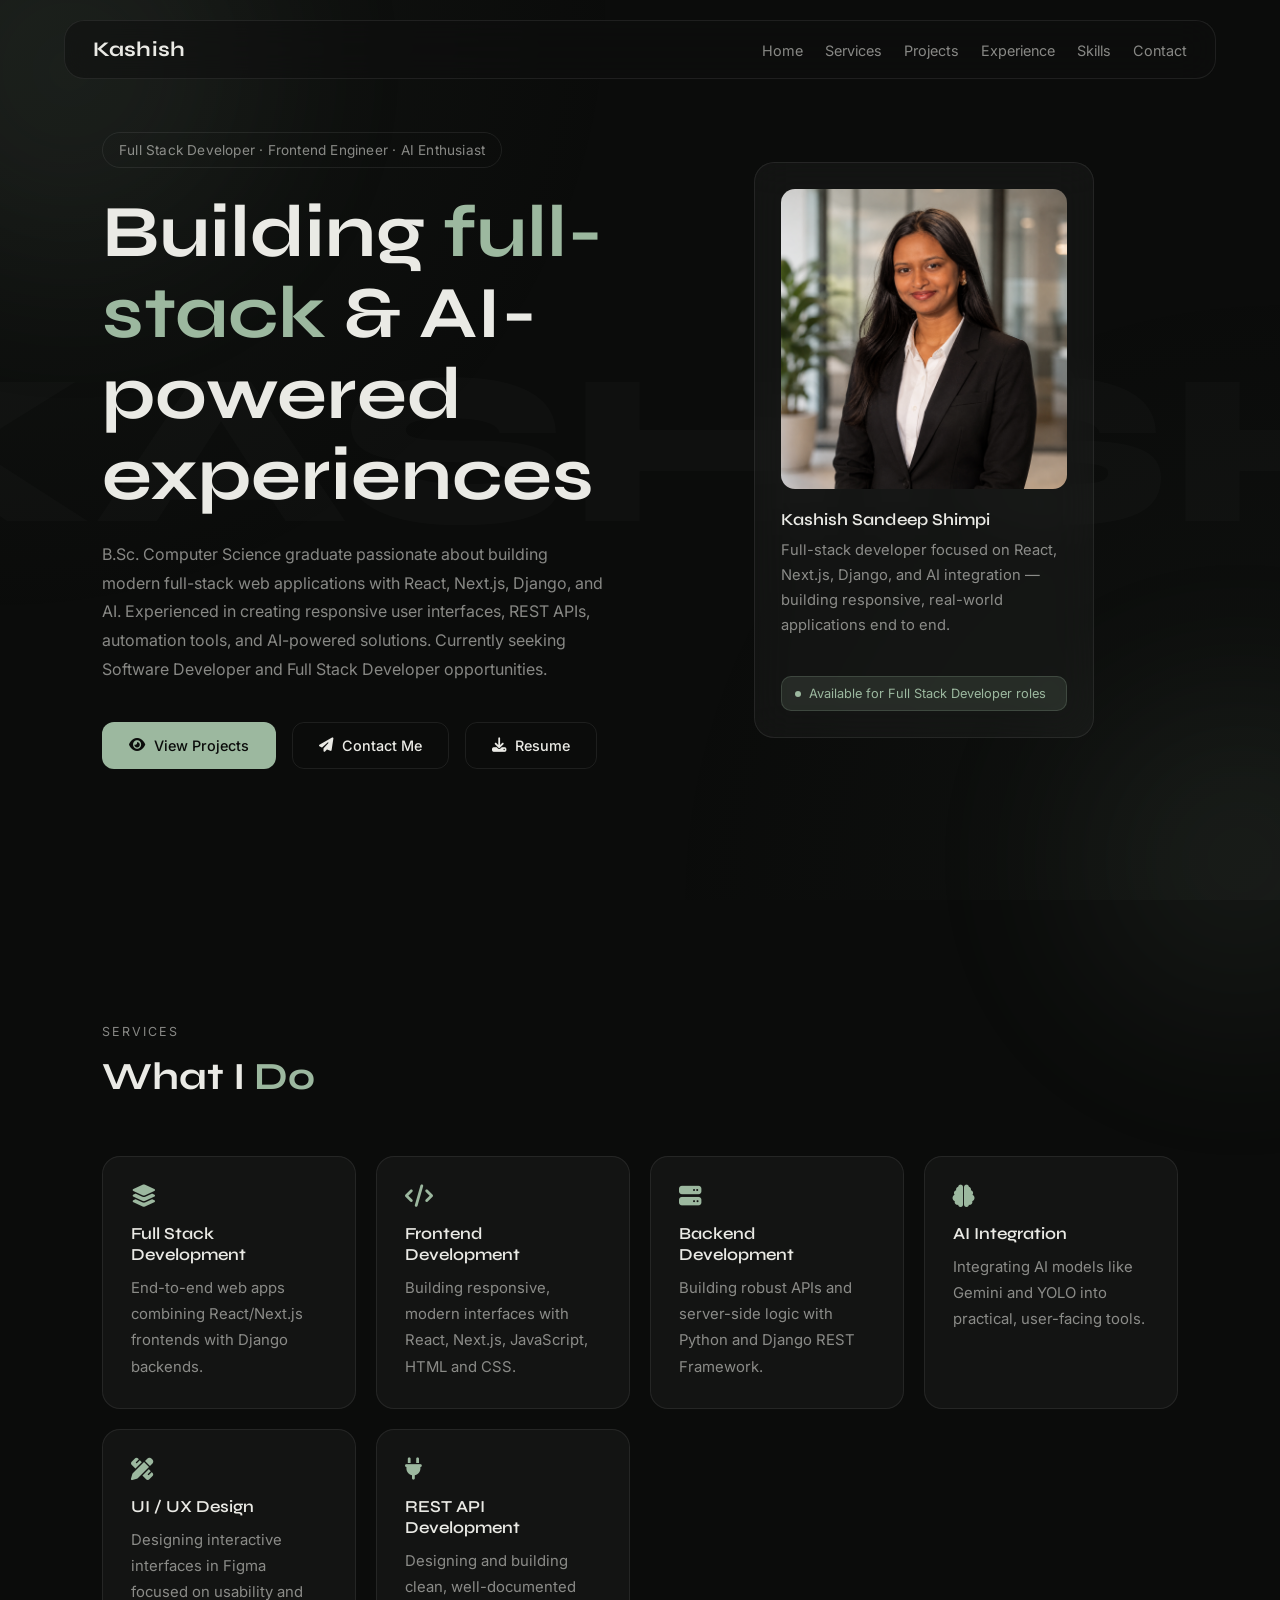
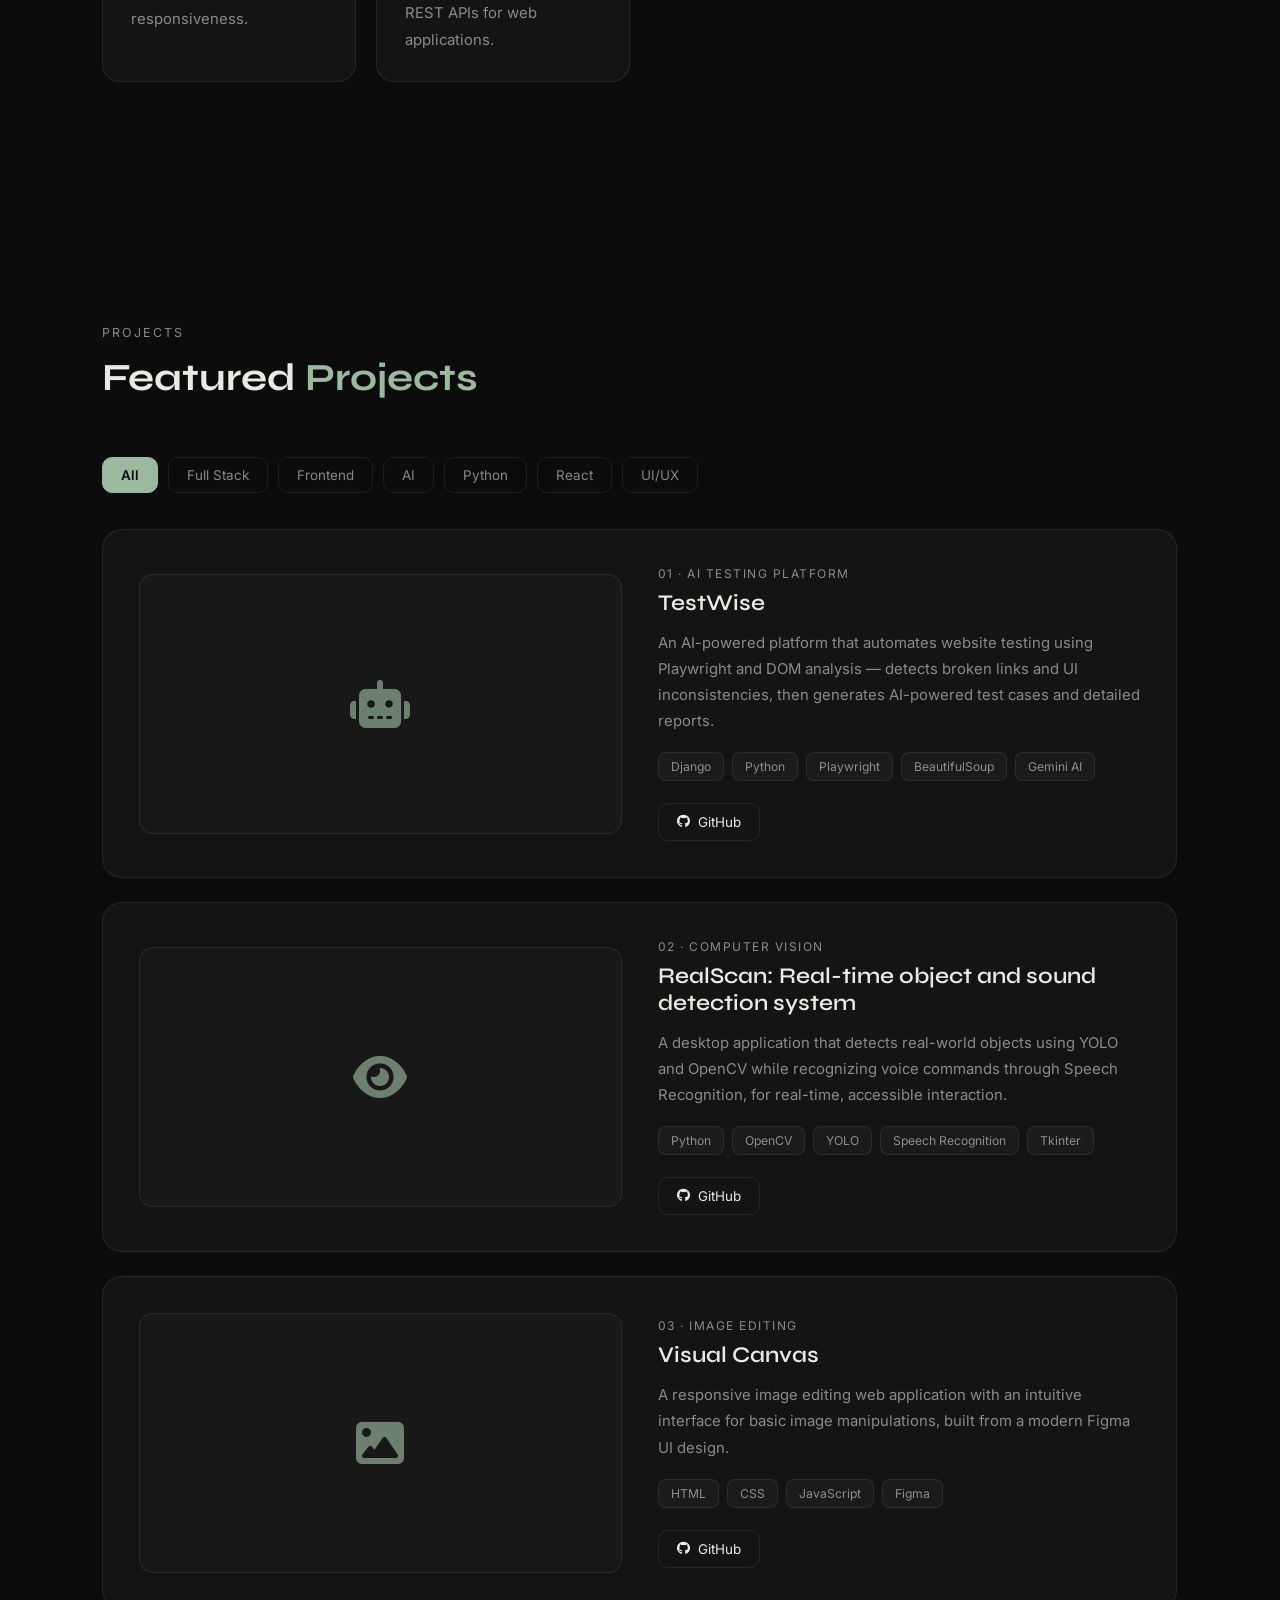
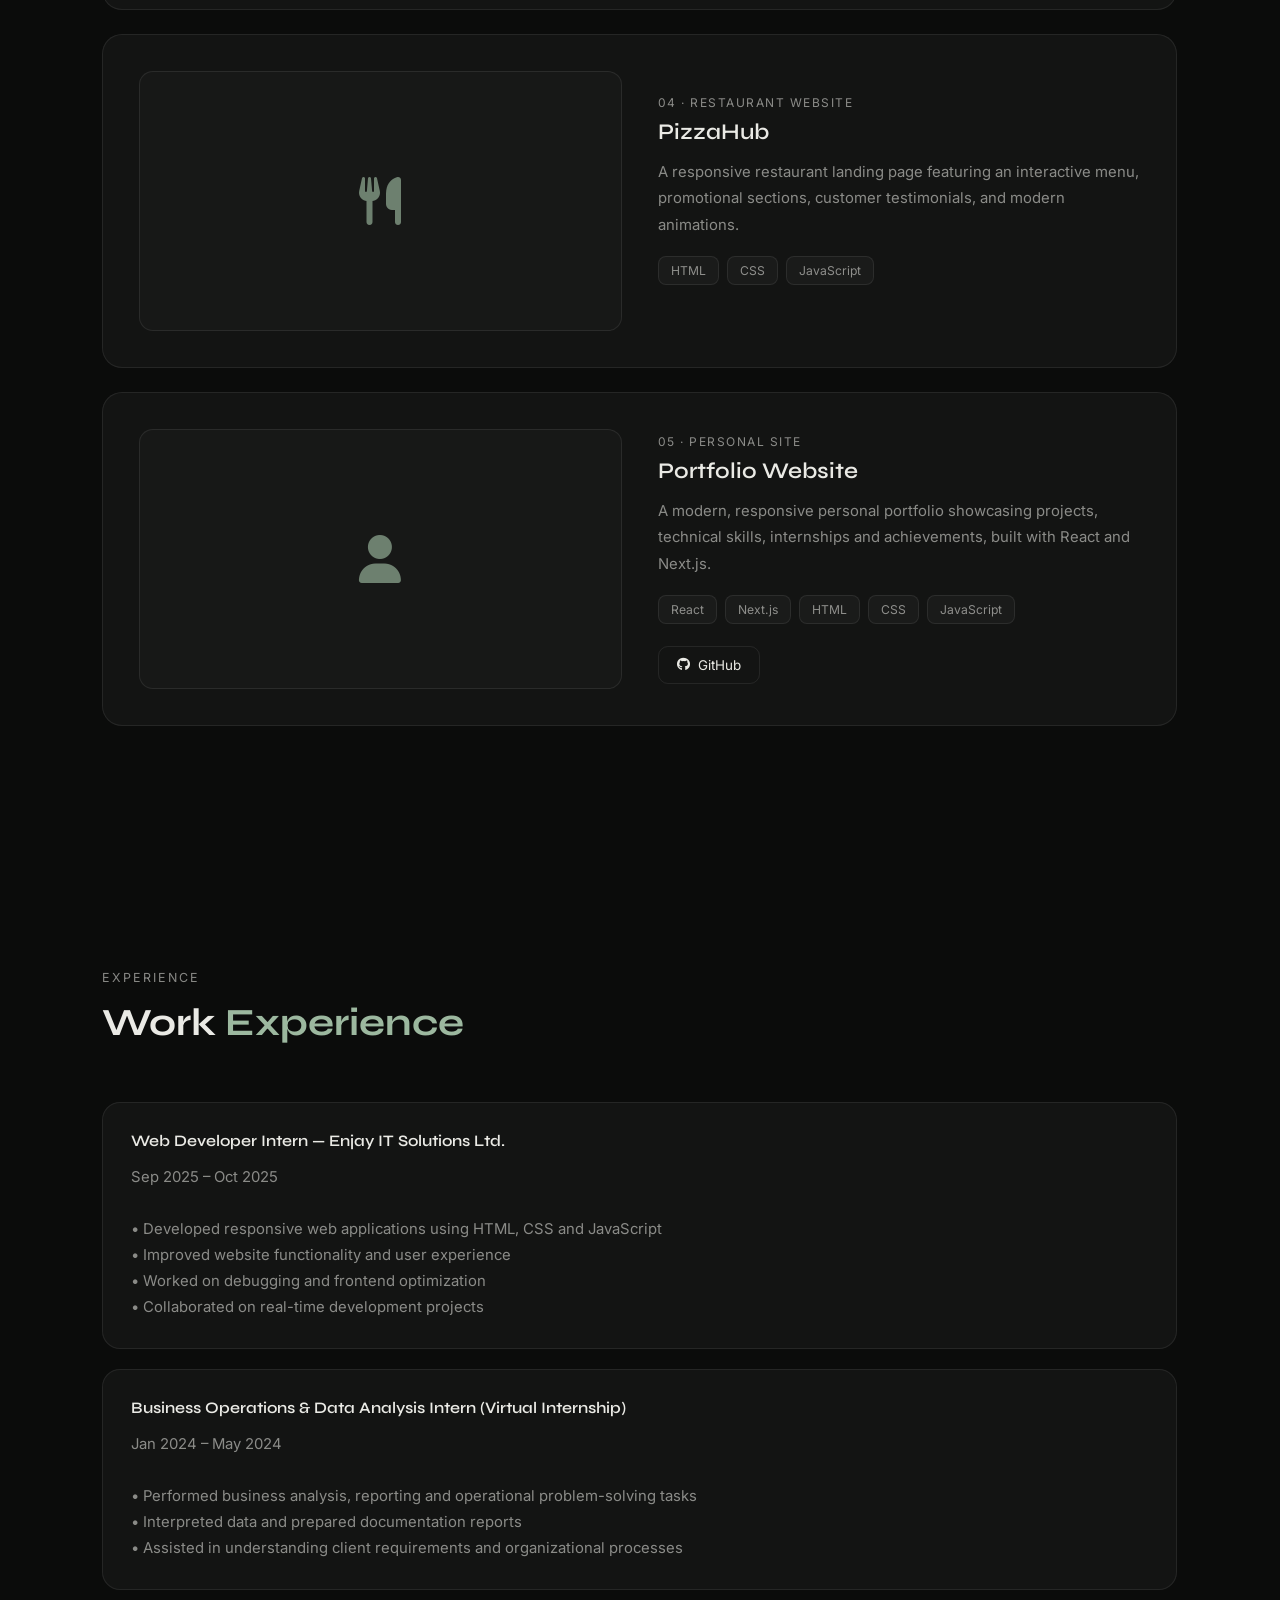
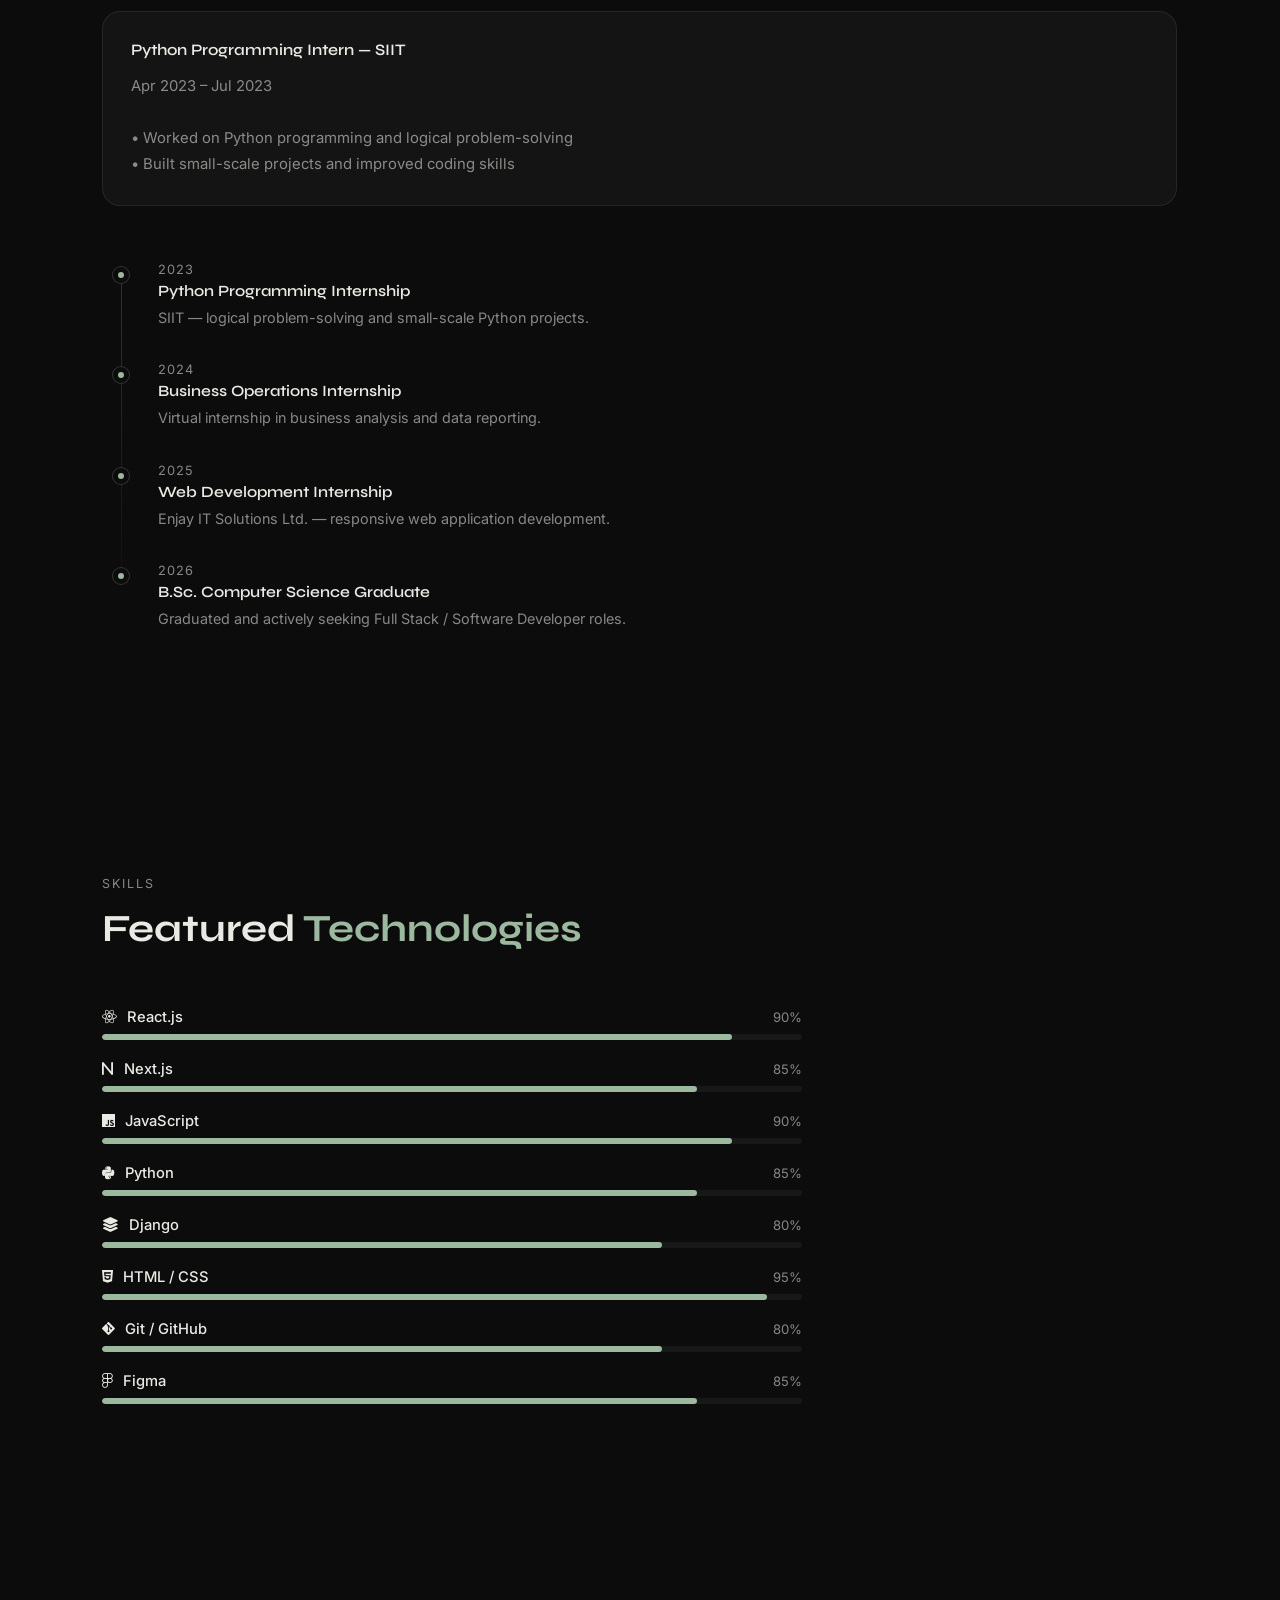
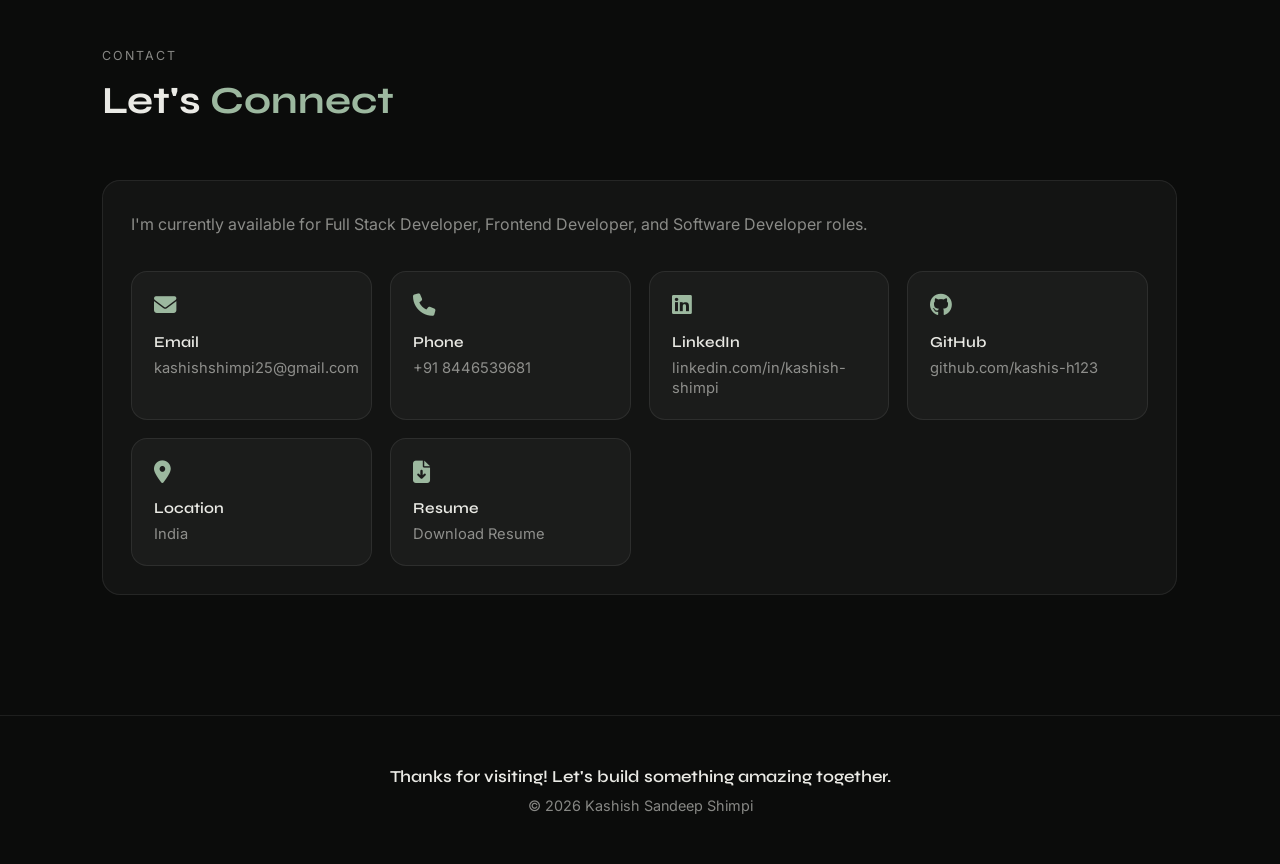
==== commit 21e72d0b: "Update index.html" ====
--- a/index.html
+++ b/index.html
@@ -14,13 +14,16 @@
 *{margin:0;padding:0;box-sizing:border-box;}
 
 :root{
-  --p1:#ACE1AF;
-  --p2:#B0EBB4;
-  --p3:#BFF6C3;
-  --p4:#E0FBE2;
-  --bg:#0d1a0f;
-  --text:#E0FBE2;
-  --muted:rgba(191,246,195,0.70);
+  --bg:#0b0c0b;
+  --surface:rgba(255,255,255,0.035);
+  --surface-hover:rgba(255,255,255,0.055);
+  --border:rgba(255,255,255,0.08);
+  --border-hover:rgba(255,255,255,0.16);
+  --text:#EAEAE5;
+  --muted:rgba(234,234,229,0.56);
+  --accent:#9CB89F;
+  --accent-soft:rgba(156,184,159,0.14);
+  --accent-dim:rgba(156,184,159,0.65);
 }
 
 html{scroll-behavior:smooth;}
@@ -37,44 +40,45 @@
   position:fixed;
   inset:0;
   background:
-    radial-gradient(circle at top left, rgba(172,225,175,0.12), transparent 35%),
-    radial-gradient(circle at bottom right, rgba(176,235,180,0.10), transparent 35%);
+    radial-gradient(circle at top left, rgba(156,184,159,0.06), transparent 40%),
+    radial-gradient(circle at bottom right, rgba(156,184,159,0.04), transparent 40%);
   z-index:-2;
-}
-
-.blob{position:fixed;border-radius:50%;filter:blur(120px);opacity:0.15;z-index:-1;}
-.blob1{width:400px;height:400px;background:var(--p1);top:-100px;left:-100px;}
-.blob2{width:350px;height:350px;background:var(--p2);bottom:-100px;right:-100px;}
+  pointer-events:none;
+}
+
+.blob{position:fixed;border-radius:50%;filter:blur(100px);opacity:0.08;z-index:-1;pointer-events:none;}
+.blob1{width:380px;height:380px;background:var(--accent);top:-120px;left:-120px;}
+.blob2{width:320px;height:320px;background:var(--accent);bottom:-120px;right:-120px;}
 
 nav{
   position:fixed;top:20px;left:50%;transform:translateX(-50%);
   width:90%;max-width:1200px;
   display:flex;justify-content:space-between;align-items:center;
-  padding:18px 30px;
-  background:rgba(172,225,175,0.08);
-  border:1px solid rgba(224,251,226,0.10);
+  padding:16px 28px;
+  background:rgba(15,16,15,0.55);
+  border:1px solid var(--border);
   backdrop-filter:blur(20px);
-  border-radius:24px;
+  border-radius:20px;
   z-index:1000;
 }
 
 .logo{
-  font-family:'Syne',sans-serif;font-size:1.4rem;font-weight:800;
-  background:linear-gradient(135deg,var(--p1),var(--p4));
-  -webkit-background-clip:text;-webkit-text-fill-color:transparent;
+  font-family:'Syne',sans-serif;font-size:1.3rem;font-weight:700;
+  color:var(--text);
+  letter-spacing:0.3px;
 }
 
 nav ul{display:flex;list-style:none;gap:22px;}
-nav ul a{color:var(--muted);text-decoration:none;transition:0.3s;font-size:0.95rem;}
-nav ul a:hover{color:var(--p4);}
-
-section{padding:120px 8%;}
-
-.hero{min-height:100vh;display:flex;align-items:center;justify-content:space-between;gap:60px;position:relative;}
+nav ul a{color:var(--muted);text-decoration:none;transition:color 0.25s ease;font-size:0.9rem;}
+nav ul a:hover{color:var(--text);}
+
+section{padding:120px 8%;scroll-margin-top:110px;}
+
+.hero{min-height:100vh;display:flex;align-items:center;justify-content:space-between;gap:60px;position:relative;scroll-margin-top:0;}
 
 .hero-bg{
-  position:absolute;font-size:18vw;font-weight:800;
-  color:rgba(255,255,255,0.03);left:50%;top:50%;
+  position:absolute;font-size:17vw;font-weight:800;
+  color:rgba(255,255,255,0.018);left:50%;top:50%;
   transform:translate(-50%,-50%);
   font-family:'Syne',sans-serif;user-select:none;
 }
@@ -82,193 +86,197 @@
 .hero-left{flex:1;z-index:2;}
 
 .hero-tag{
-  display:inline-block;padding:10px 18px;border-radius:50px;
-  border:1px solid rgba(255,255,255,0.10);margin-bottom:25px;
-  color:var(--p3);font-size:0.9rem;
+  display:inline-block;padding:9px 16px;border-radius:50px;
+  border:1px solid var(--border);margin-bottom:24px;
+  color:var(--muted);font-size:0.85rem;letter-spacing:0.2px;
 }
 
 .hero h1{
   font-family:'Syne',sans-serif;
-  font-size:clamp(2.6rem,6.5vw,5.2rem);
-  line-height:1.05;margin-bottom:25px;
+  font-weight:700;
+  font-size:clamp(2.4rem,6vw,4.6rem);
+  line-height:1.1;margin-bottom:24px;
+  color:var(--text);
 }
 
 .hero h1 span{
-  background:linear-gradient(135deg,var(--p1),var(--p4));
-  -webkit-background-clip:text;-webkit-text-fill-color:transparent;
-}
-
-.hero p{max-width:650px;line-height:1.8;color:var(--muted);margin-bottom:40px;}
-
-.hero-buttons{display:flex;gap:18px;flex-wrap:wrap;}
+  color:var(--accent);
+}
+
+.hero p{max-width:640px;line-height:1.8;color:var(--muted);margin-bottom:38px;font-size:1rem;}
+
+.hero-buttons{display:flex;gap:16px;flex-wrap:wrap;}
 
 .btn{
-  padding:15px 28px;border-radius:50px;text-decoration:none;
-  font-weight:600;transition:0.3s;display:inline-flex;align-items:center;gap:10px;
-  border:none;cursor:pointer;font-family:inherit;font-size:0.95rem;
-}
-
-.btn-primary{background:linear-gradient(135deg,var(--p1),var(--p2));color:#0d1a0f;}
-.btn-outline{border:1px solid rgba(255,255,255,0.15);color:var(--p4);background:transparent;}
-.btn:hover{transform:translateY(-4px);}
+  padding:14px 26px;border-radius:12px;text-decoration:none;
+  font-weight:500;transition:0.25s ease;display:inline-flex;align-items:center;gap:9px;
+  border:1px solid transparent;cursor:pointer;font-family:inherit;font-size:0.9rem;
+}
+
+.btn-primary{background:var(--accent);color:#0b0c0b;}
+.btn-primary:hover{background:var(--accent-dim);}
+.btn-outline{border:1px solid var(--border);color:var(--text);background:transparent;}
+.btn-outline:hover{border-color:var(--border-hover);background:var(--surface);}
+.btn:hover{transform:translateY(-2px);}
 
 .hero-right{flex:1;display:flex;justify-content:center;}
 
 .profile-card{
-  width:360px;background:rgba(172,225,175,0.08);
-  border:1px solid rgba(255,255,255,0.10);border-radius:28px;
-  padding:28px;backdrop-filter:blur(20px);
-}
-
-.profile-image{width:100%;height:320px;overflow:hidden;border-radius:24px;margin-bottom:20px;}
+  width:340px;background:var(--surface);
+  border:1px solid var(--border);border-radius:20px;
+  padding:26px;backdrop-filter:blur(20px);
+}
+
+.profile-image{width:100%;height:300px;overflow:hidden;border-radius:14px;margin-bottom:20px;filter:grayscale(15%);}
 .profile-image img{width:100%;height:100%;object-fit:cover;}
-.profile-card h3{margin-bottom:10px;}
-.profile-card p{color:var(--muted);line-height:1.7;}
+.profile-card h3{margin-bottom:8px;font-family:'Syne',sans-serif;font-weight:600;font-size:1.05rem;}
+.profile-card p{color:var(--muted);line-height:1.7;font-size:0.92rem;}
 
 .status-pill{
-  display:flex;align-items:center;gap:8px;margin-top:18px;
-  padding:10px 14px;border-radius:14px;
-  background:rgba(172,225,175,0.10);
-  border:1px solid rgba(172,225,175,0.25);
-  font-size:0.85rem;color:var(--p3);
-}
-.status-dot{width:8px;height:8px;border-radius:50%;background:#7CFC9B;box-shadow:0 0 8px #7CFC9B;}
-
-.section-header{margin-bottom:60px;}
-.section-tag{color:var(--p3);text-transform:uppercase;letter-spacing:2px;margin-bottom:15px;display:inline-block;font-size:0.85rem;}
-.section-header h2{font-size:2.8rem;font-family:'Syne',sans-serif;}
-.section-header h2 span{
-  background:linear-gradient(135deg,var(--p1),var(--p4));
-  -webkit-background-clip:text;-webkit-text-fill-color:transparent;
-}
+  display:flex;align-items:center;gap:8px;margin-top:16px;
+  padding:9px 13px;border-radius:10px;
+  background:var(--accent-soft);
+  border:1px solid rgba(156,184,159,0.2);
+  font-size:0.8rem;color:var(--accent);
+}
+.status-dot{width:6px;height:6px;border-radius:50%;background:var(--accent);}
+
+.section-header{margin-bottom:56px;}
+.section-tag{color:var(--muted);text-transform:uppercase;letter-spacing:2px;margin-bottom:14px;display:inline-block;font-size:0.78rem;}
+.section-header h2{font-size:2.4rem;font-family:'Syne',sans-serif;font-weight:700;color:var(--text);}
+.section-header h2 span{color:var(--accent);}
 
 .services-grid,.cert-grid{
-  display:grid;grid-template-columns:repeat(auto-fit,minmax(250px,1fr));gap:25px;
+  display:grid;grid-template-columns:repeat(auto-fit,minmax(250px,1fr));gap:20px;
 }
 
 .service-card,.cert-card,.timeline-item,.education-card,.contact-card{
-  background:rgba(172,225,175,0.08);
-  border:1px solid rgba(255,255,255,0.10);
-  border-radius:28px;padding:30px;transition:0.3s;
+  background:var(--surface);
+  border:1px solid var(--border);
+  border-radius:18px;padding:28px;transition:0.3s ease;
 }
 
 .service-card:hover,.cert-card:hover,.timeline-item:hover{
-  transform:translateY(-6px);border-color:rgba(172,225,175,0.4);
-}
-
-.service-card i,.cert-card i,.contact-item i{font-size:1.8rem;color:var(--p1);margin-bottom:18px;}
-.service-card p,.timeline-item p,.education-card p,.cert-card p{color:var(--muted);line-height:1.8;}
-.service-card h3{margin-bottom:12px;}
+  background:var(--surface-hover);border-color:var(--border-hover);
+}
+
+.service-card i,.cert-card i,.contact-item i{font-size:1.4rem;color:var(--accent);margin-bottom:16px;display:block;}
+.service-card p,.timeline-item p,.education-card p,.cert-card p{color:var(--muted);line-height:1.75;font-size:0.93rem;}
+.service-card h3{margin-bottom:10px;font-family:'Syne',sans-serif;font-weight:600;font-size:1.05rem;}
 
 /* Project filters */
-.filter-bar{display:flex;flex-wrap:wrap;gap:12px;margin-bottom:40px;}
+.filter-bar{display:flex;flex-wrap:wrap;gap:10px;margin-bottom:36px;}
 .filter-btn{
-  padding:10px 20px;border-radius:50px;border:1px solid rgba(255,255,255,0.12);
-  background:rgba(255,255,255,0.03);color:var(--muted);cursor:pointer;
-  font-family:inherit;font-size:0.88rem;transition:0.3s;
-}
-.filter-btn:hover{color:var(--p4);border-color:rgba(172,225,175,0.4);}
+  padding:9px 18px;border-radius:10px;border:1px solid var(--border);
+  background:transparent;color:var(--muted);cursor:pointer;
+  font-family:inherit;font-size:0.84rem;transition:0.25s ease;
+}
+.filter-btn:hover{color:var(--text);border-color:var(--border-hover);}
 .filter-btn.active{
-  background:linear-gradient(135deg,var(--p1),var(--p2));
-  color:#0d1a0f;border-color:transparent;font-weight:600;
-}
-
-.projects-grid{display:grid;gap:30px;}
+  background:var(--accent);
+  color:#0b0c0b;border-color:var(--accent);font-weight:600;
+}
+
+.projects-grid{display:grid;gap:24px;}
 
 .project-card{
-  display:grid;grid-template-columns:1fr 1fr;gap:40px;align-items:center;
-  background:rgba(172,225,175,0.08);
-  border:1px solid rgba(255,255,255,0.10);
-  border-radius:30px;padding:40px;
-  transition:0.4s;
-}
-
+  display:grid;grid-template-columns:1fr 1fr;gap:36px;align-items:center;
+  background:var(--surface);
+  border:1px solid var(--border);
+  border-radius:20px;padding:36px;
+  transition:0.3s ease;
+}
+
+.project-card:hover{border-color:var(--border-hover);}
 .project-card.hidden{display:none;}
 
 .project-image{
-  height:280px;display:flex;justify-content:center;align-items:center;
-  border-radius:24px;background:linear-gradient(135deg,#0a1a0c,rgba(176,235,180,0.20));
-}
-
-.project-image i{font-size:3.6rem;color:var(--p4);}
+  height:260px;display:flex;justify-content:center;align-items:center;
+  border-radius:14px;background:rgba(255,255,255,0.02);border:1px solid var(--border);
+}
+
+.project-image i{font-size:3rem;color:var(--accent-dim);}
 
 .project-content .project-label{
-  color:var(--p3);font-size:0.8rem;text-transform:uppercase;letter-spacing:1.5px;margin-bottom:8px;display:block;
-}
-
-.project-content h3{font-family:'Syne',sans-serif;font-size:1.6rem;margin-bottom:6px;}
-.project-content p{color:var(--muted);line-height:1.8;margin:16px 0 20px;}
-
-.tech-stack{display:flex;flex-wrap:wrap;gap:10px;margin-bottom:25px;}
+  color:var(--muted);font-size:0.75rem;text-transform:uppercase;letter-spacing:1.5px;margin-bottom:8px;display:block;
+}
+
+.project-content h3{font-family:'Syne',sans-serif;font-weight:600;font-size:1.4rem;margin-bottom:4px;color:var(--text);}
+.project-content p{color:var(--muted);line-height:1.75;margin:14px 0 18px;font-size:0.93rem;}
+
+.tech-stack{display:flex;flex-wrap:wrap;gap:8px;margin-bottom:22px;}
 .tech-stack span{
-  padding:7px 14px;border-radius:50px;background:rgba(255,255,255,0.05);
-  border:1px solid rgba(255,255,255,0.10);color:var(--p3);font-size:0.8rem;
-}
-
-.project-links{display:flex;gap:12px;flex-wrap:wrap;}
+  padding:6px 12px;border-radius:8px;background:rgba(255,255,255,0.03);
+  border:1px solid var(--border);color:var(--muted);font-size:0.76rem;
+}
+
+.project-links{display:flex;gap:10px;flex-wrap:wrap;}
 .project-links a{
-  text-decoration:none;color:var(--p4);border:1px solid rgba(255,255,255,0.10);
-  padding:11px 20px;border-radius:50px;font-size:0.88rem;transition:0.3s;
+  text-decoration:none;color:var(--text);border:1px solid var(--border);
+  padding:10px 18px;border-radius:10px;font-size:0.84rem;transition:0.25s ease;
   display:inline-flex;align-items:center;gap:8px;
 }
-.project-links a:hover{border-color:rgba(172,225,175,0.5);background:rgba(172,225,175,0.06);}
-
-.timeline{display:grid;gap:25px;}
-.timeline-item h3{margin-bottom:15px;}
+.project-links a:hover{border-color:var(--border-hover);background:var(--surface-hover);}
+
+.timeline{display:grid;gap:20px;}
+.timeline-item h3{margin-bottom:14px;font-family:'Syne',sans-serif;font-weight:600;font-size:1rem;}
 
 /* Skills proficiency */
-.skills-list{display:grid;gap:22px;max-width:700px;}
+.skills-list{display:grid;gap:20px;max-width:700px;}
 .skill-row{display:flex;flex-direction:column;gap:8px;}
 .skill-row-top{display:flex;justify-content:space-between;align-items:center;}
-.skill-row-top span:first-child{display:flex;align-items:center;gap:10px;font-weight:500;}
-.skill-row-top span:last-child{color:var(--p3);font-size:0.85rem;}
-.skill-bar-track{width:100%;height:8px;border-radius:10px;background:rgba(255,255,255,0.06);overflow:hidden;}
+.skill-row-top span:first-child{display:flex;align-items:center;gap:10px;font-weight:500;color:var(--text);font-size:0.92rem;}
+.skill-row-top span:last-child{color:var(--muted);font-size:0.82rem;}
+.skill-bar-track{width:100%;height:6px;border-radius:10px;background:rgba(255,255,255,0.05);overflow:hidden;}
 .skill-bar-fill{
   height:100%;border-radius:10px;
-  background:linear-gradient(90deg,var(--p1),var(--p3));
-  width:0%;transition:width 1.2s ease;
+  background:var(--accent);
+  width:0%;transition:width 1s ease;
 }
 
 /* Timeline path */
 .path-timeline{position:relative;max-width:700px;margin-top:20px;}
 .path-timeline::before{
   content:'';position:absolute;left:19px;top:10px;bottom:10px;
-  width:2px;background:linear-gradient(180deg,var(--p1),transparent);
-}
-.path-item{position:relative;padding-left:60px;margin-bottom:34px;}
+  width:1px;background:linear-gradient(180deg,var(--border-hover),transparent);
+}
+.path-item{position:relative;padding-left:56px;margin-bottom:32px;}
 .path-item:last-child{margin-bottom:0;}
 .path-dot{
-  position:absolute;left:10px;top:4px;width:20px;height:20px;border-radius:50%;
-  background:var(--bg);border:2px solid var(--p1);
+  position:absolute;left:10px;top:4px;width:18px;height:18px;border-radius:50%;
+  background:var(--bg);border:1px solid var(--border-hover);
   display:flex;align-items:center;justify-content:center;
 }
-.path-dot::after{content:'';width:8px;height:8px;border-radius:50%;background:var(--p1);}
-.path-year{color:var(--p3);font-size:0.85rem;letter-spacing:1px;margin-bottom:4px;display:block;}
-.path-item h4{font-family:'Syne',sans-serif;margin-bottom:6px;}
-.path-item p{color:var(--muted);line-height:1.7;font-size:0.95rem;}
-
-.contact-grid{display:grid;grid-template-columns:repeat(auto-fit,minmax(220px,1fr));gap:24px;margin-top:35px;}
-.contact-item{background:rgba(255,255,255,0.04);border:1px solid rgba(255,255,255,0.08);padding:25px;border-radius:22px;}
-.contact-item a{text-decoration:none;color:var(--muted);}
-.contact-item h4{margin-bottom:6px;}
-  
-footer{text-align:center;padding:50px 20px;border-top:1px solid rgba(255,255,255,0.08);}
-footer p:first-child{font-family:'Syne',sans-serif;font-size:1.2rem;margin-bottom:10px;}
-footer p{color:var(--muted);}
-
-.reveal{opacity:0;transform:translateY(40px);transition:1s;}
+.path-dot::after{content:'';width:6px;height:6px;border-radius:50%;background:var(--accent);}
+.path-year{color:var(--muted);font-size:0.8rem;letter-spacing:1px;margin-bottom:4px;display:block;}
+.path-item h4{font-family:'Syne',sans-serif;font-weight:600;margin-bottom:6px;font-size:0.98rem;}
+.path-item p{color:var(--muted);line-height:1.7;font-size:0.9rem;}
+
+.contact-grid{display:grid;grid-template-columns:repeat(auto-fit,minmax(220px,1fr));gap:18px;margin-top:32px;}
+.contact-item{background:var(--surface);border:1px solid var(--border);padding:22px;border-radius:16px;transition:0.25s ease;}
+.contact-item:hover{border-color:var(--border-hover);}
+.contact-item a{text-decoration:none;color:var(--muted);font-size:0.92rem;}
+.contact-item a:hover{color:var(--text);}
+.contact-item h4{margin-bottom:6px;font-family:'Syne',sans-serif;font-weight:600;font-size:0.95rem;}
+.contact-item span{color:var(--muted);font-size:0.92rem;}
+
+footer{text-align:center;padding:50px 20px;border-top:1px solid var(--border);}
+footer p:first-child{font-family:'Syne',sans-serif;font-weight:600;font-size:1.05rem;margin-bottom:10px;color:var(--text);}
+footer p{color:var(--muted);font-size:0.9rem;}
+
+.reveal{opacity:0;transform:translateY(16px);transition:opacity 0.6s ease, transform 0.6s ease;will-change:transform,opacity;}
 .reveal.active{opacity:1;transform:translateY(0);}
 
 @media(max-width:900px){
   .hero{flex-direction:column;text-align:center;padding-top:140px;}
   .hero-buttons{justify-content:center;}
   .project-card{grid-template-columns:1fr;}
-  .project-image{height:220px;}
+  .project-image{height:200px;}
 }
 
 @media(max-width:700px){
   nav ul{display:none;}
-  section{padding:90px 6%;}
+  section{padding:90px 6%;scroll-margin-top:90px;}
   .profile-card{width:100%;}
 }
 </style>
@@ -298,7 +306,7 @@
   <div class="hero-left reveal">
     <div class="hero-tag">Full Stack Developer · Frontend Engineer · AI Enthusiast</div>
 
-    <h1>Building <span>Full-Stack</span> &amp; AI-Powered Experiences</h1>
+    <h1>Building <span>full-stack</span> &amp; AI-powered experiences</h1>
 
     <p>
       B.Sc. Computer Science graduate passionate about building modern full-stack web applications with React, Next.js, Django, and AI. Experienced in creating responsive user interfaces, REST APIs, automation tools, and AI-powered solutions. Currently seeking Software Developer and Full Stack Developer opportunities.
@@ -405,7 +413,7 @@
       <div class="project-image"><i class="fa-solid fa-eye"></i></div>
       <div class="project-content">
         <span class="project-label">02 · Computer Vision</span>
-        <h3>RealScan: Real-time object and sound detection system.</h3>
+        <h3>RealScan: Real-time object and sound detection system</h3>
         <p>A desktop application that detects real-world objects using YOLO and OpenCV while recognizing voice commands through Speech Recognition, for real-time, accessible interaction.</p>
         <div class="tech-stack">
           <span>Python</span><span>OpenCV</span><span>YOLO</span><span>Speech Recognition</span><span>Tkinter</span>
@@ -440,7 +448,6 @@
         <div class="tech-stack">
           <span>HTML</span><span>CSS</span><span>JavaScript</span>
         </div>
-       
       </div>
     </div>
 
@@ -501,7 +508,7 @@
     </div>
   </div>
 
-  <div class="path-timeline reveal" style="margin-top:60px;">
+  <div class="path-timeline reveal" style="margin-top:56px;">
     <div class="path-item">
       <div class="path-dot"></div>
       <span class="path-year">2023</span>
@@ -638,9 +645,10 @@
         const fill = entry.target.querySelector('.skill-bar-fill');
         if(fill) fill.style.width = fill.dataset.width + '%';
       }
+      observer.unobserve(entry.target);
     }
   });
-},{threshold:0.15});
+},{threshold:0.1, rootMargin:'0px 0px -60px 0px'});
 
 document.querySelectorAll('.reveal').forEach((el)=>{
   observer.observe(el);
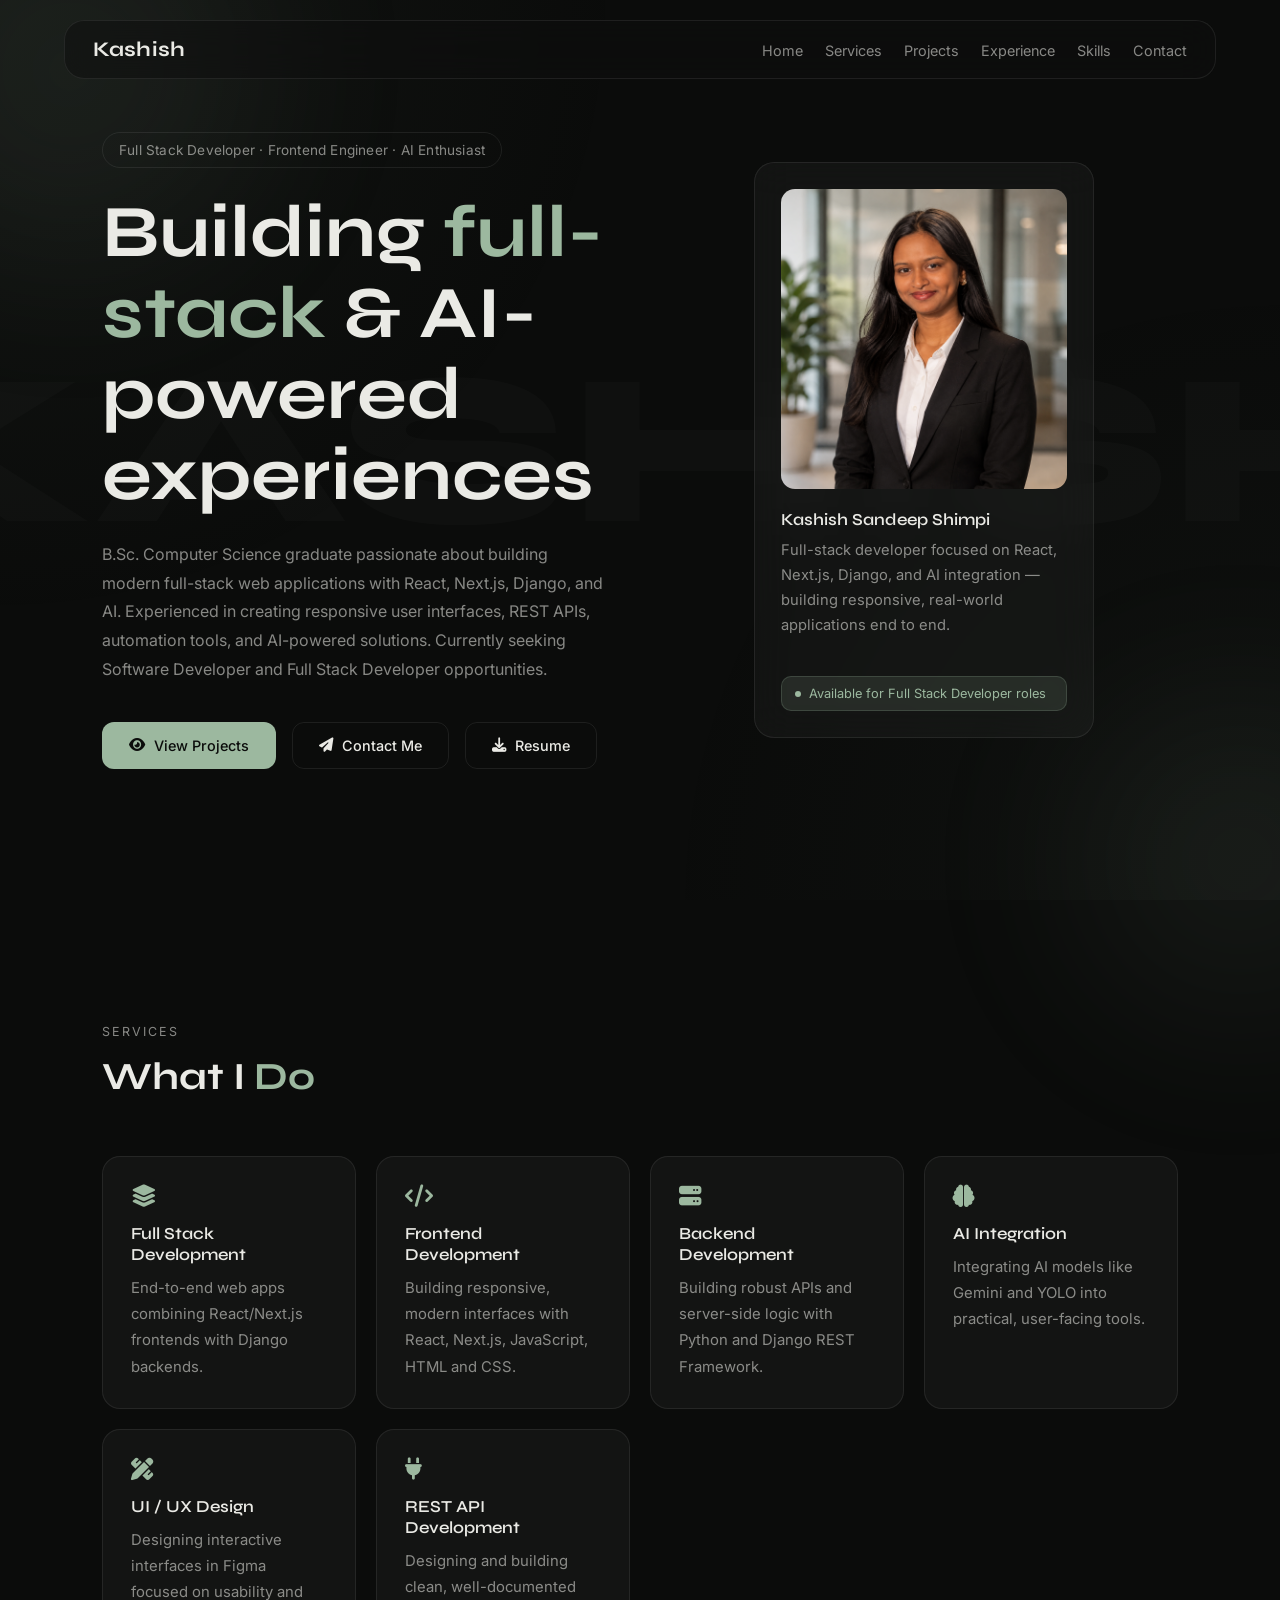
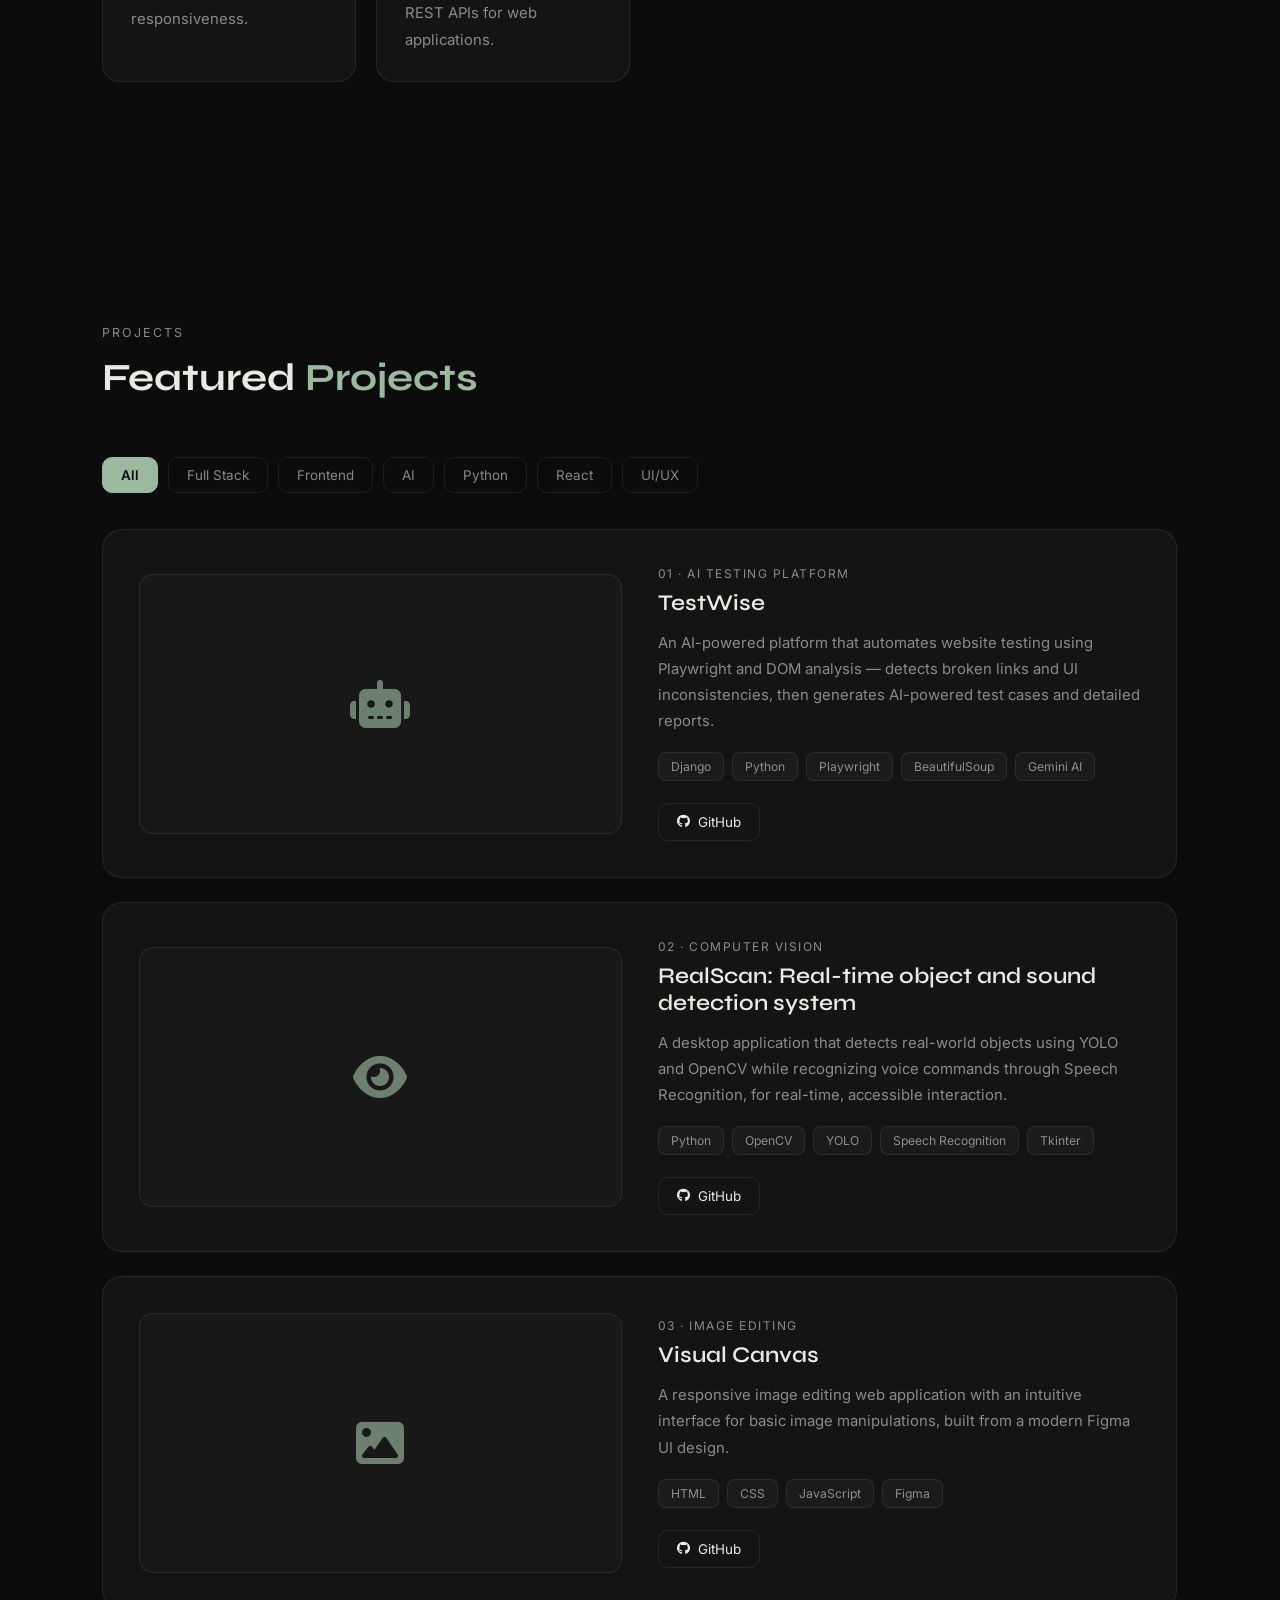
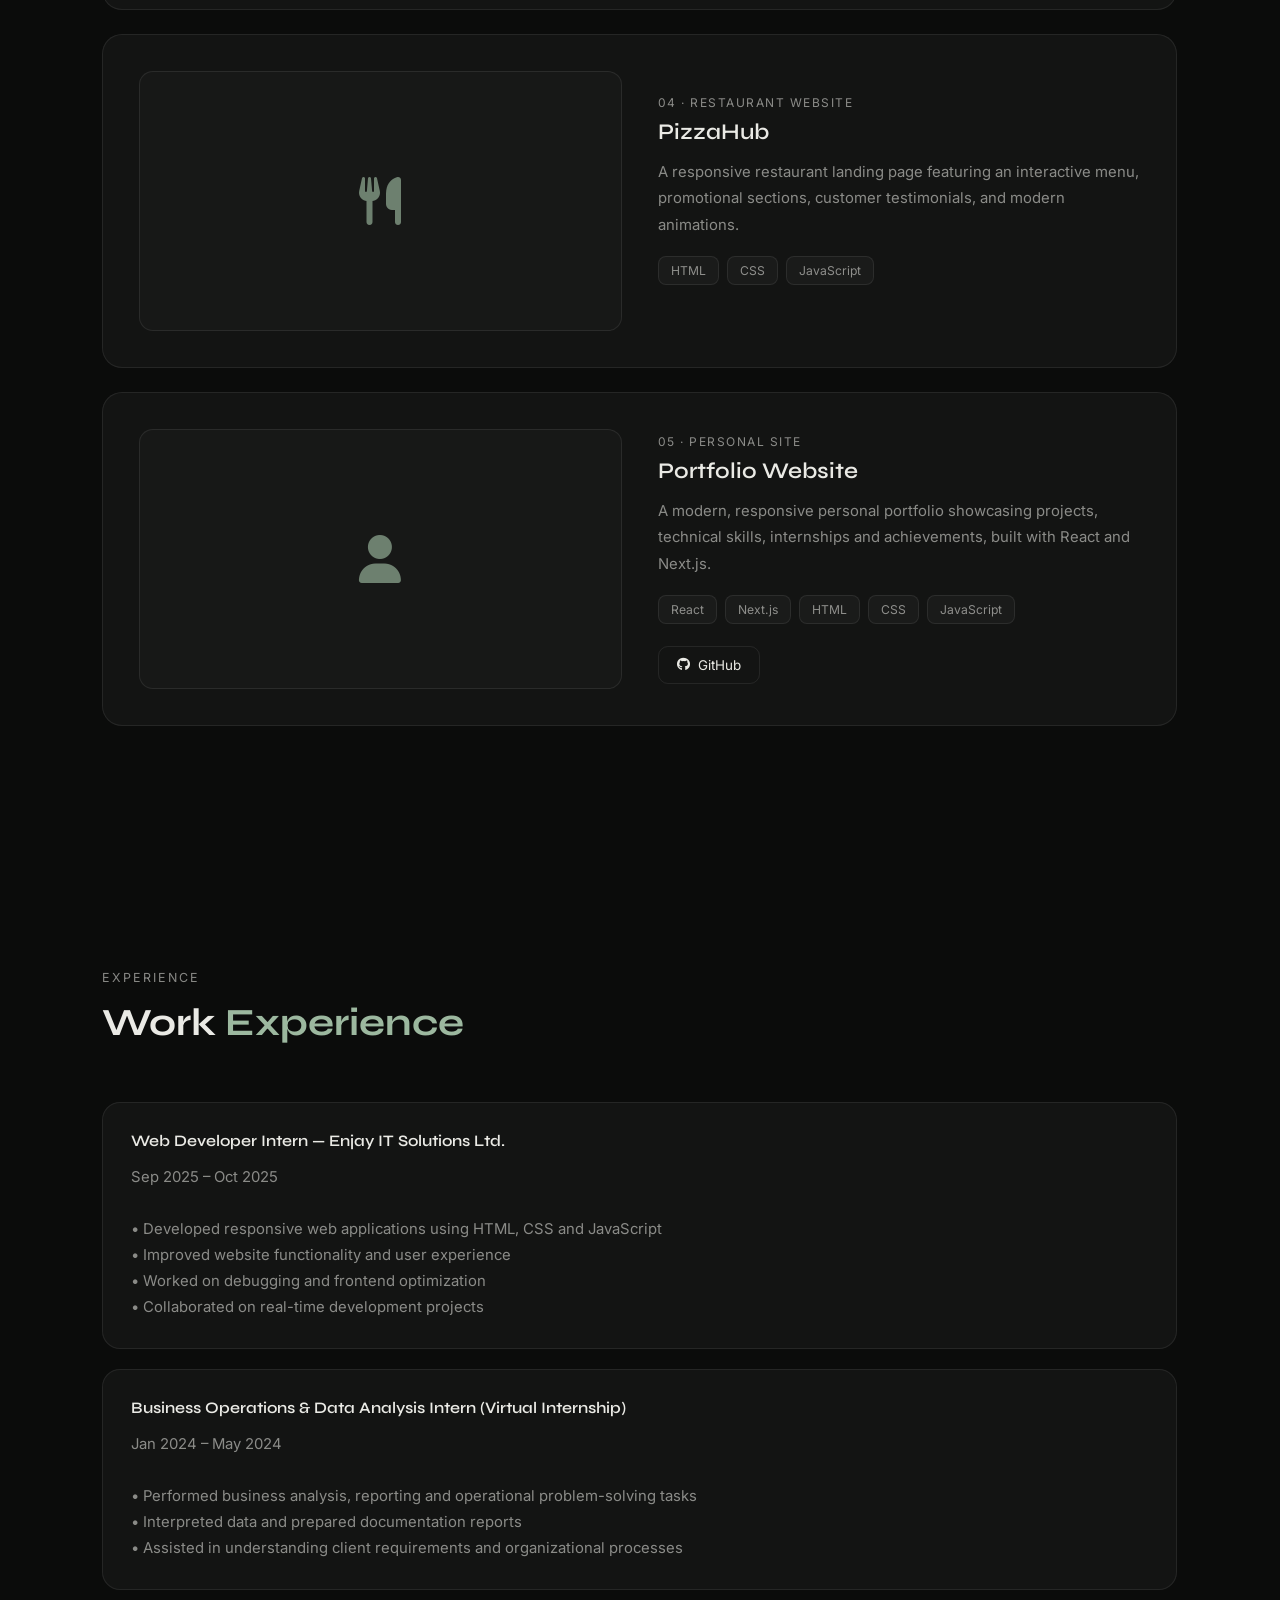
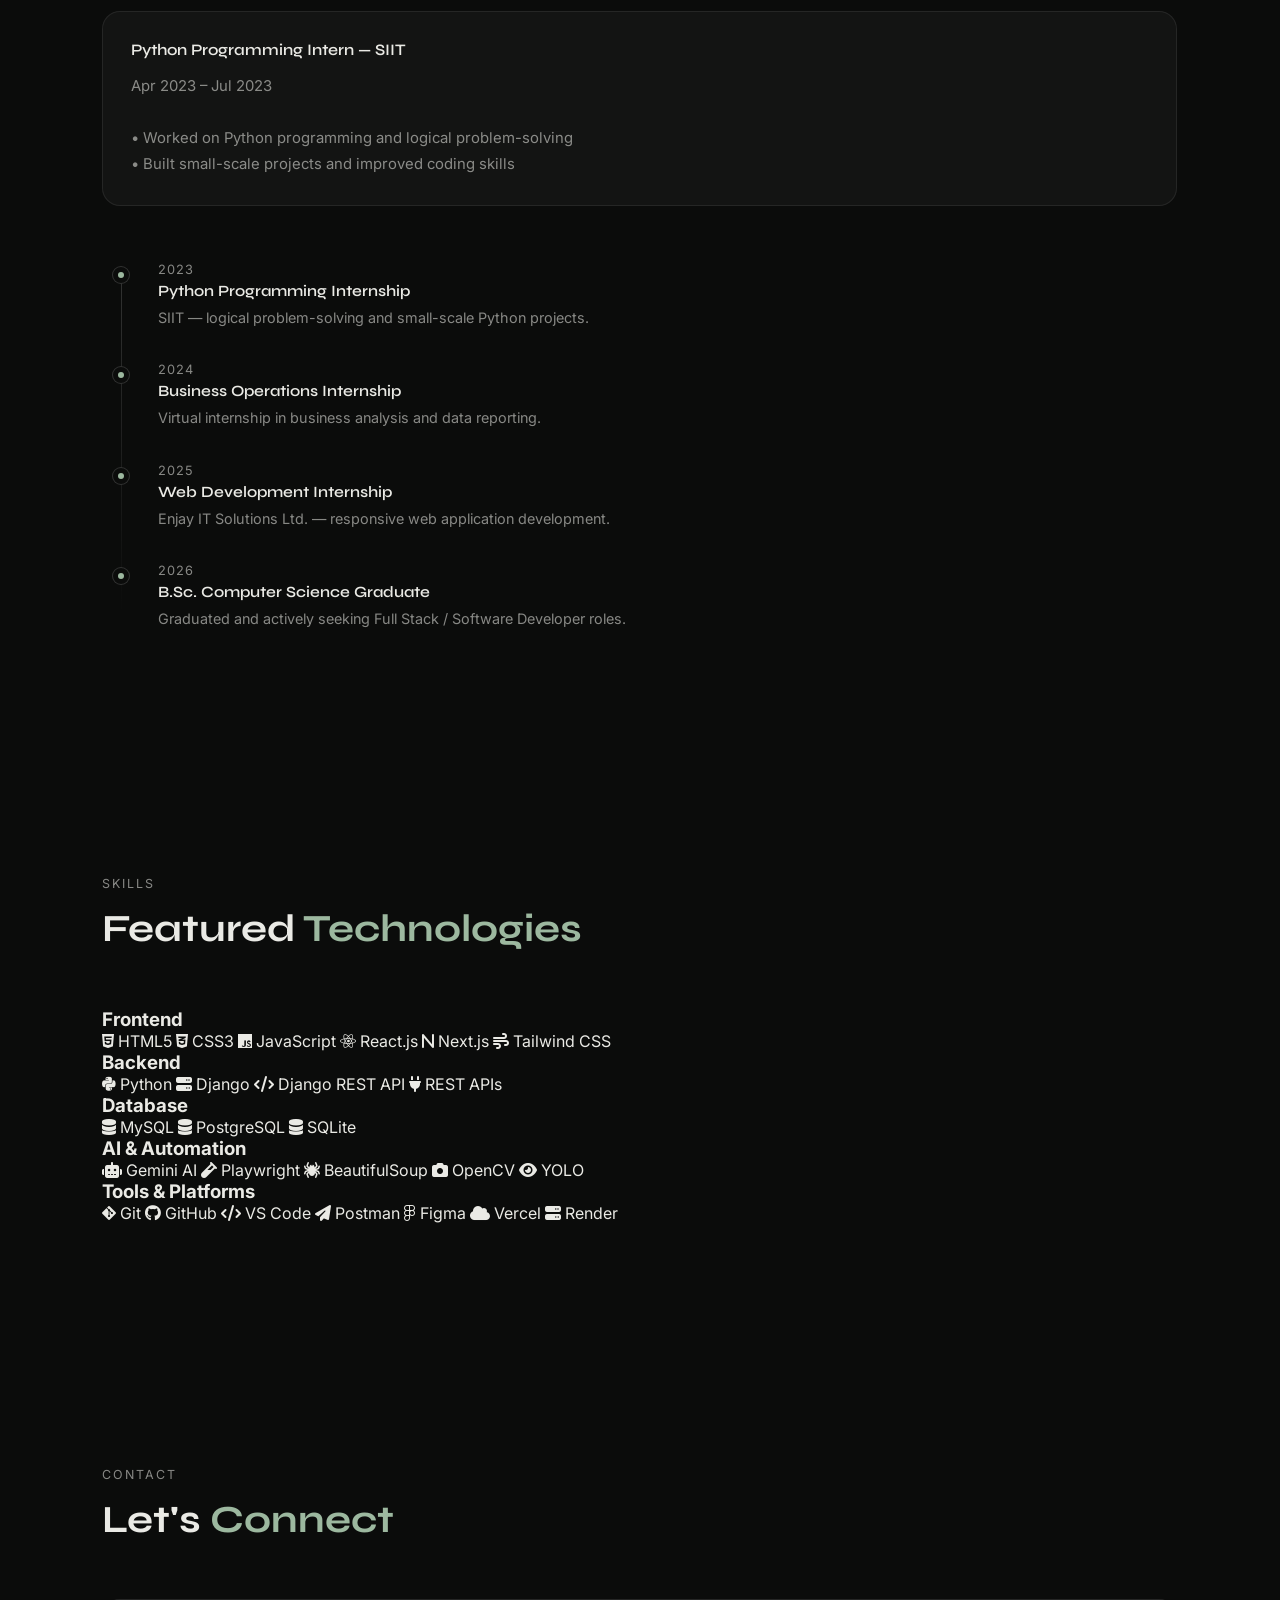
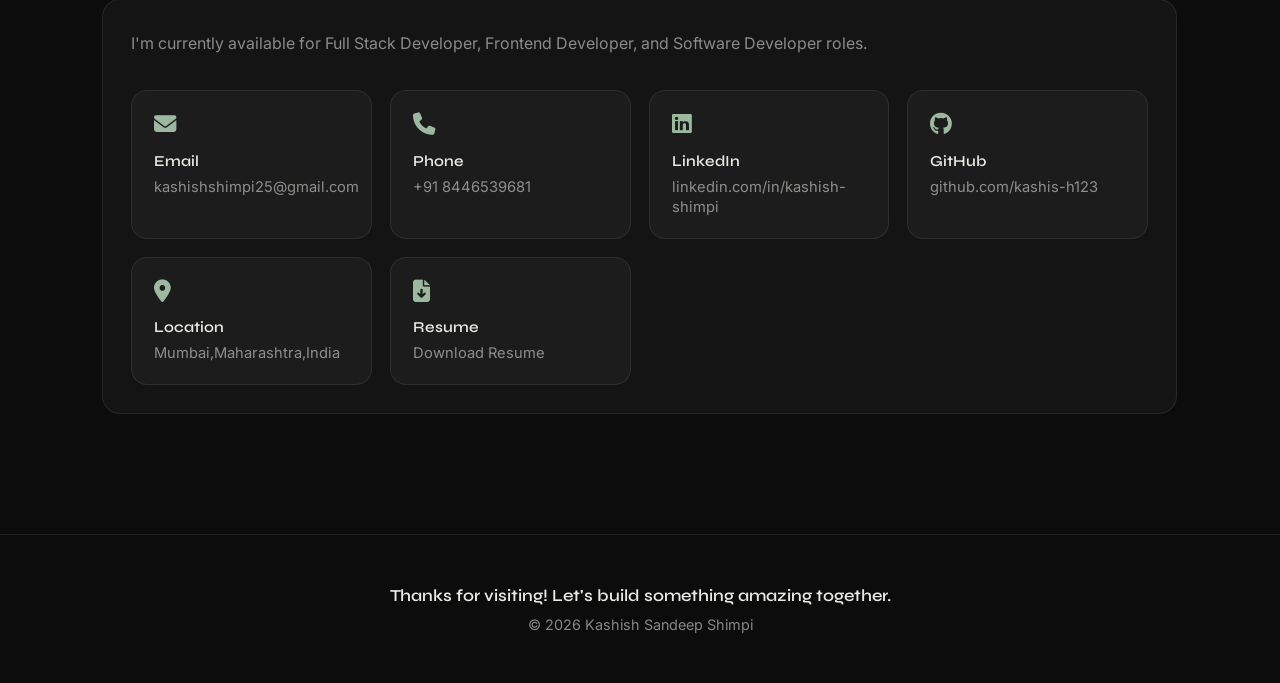
==== commit 01b25d36: "Update index.html" ====
--- a/index.html
+++ b/index.html
@@ -543,40 +543,73 @@
     <h2>Featured <span>Technologies</span></h2>
   </div>
 
-  <div class="skills-list">
-    <div class="skill-row reveal">
-      <div class="skill-row-top"><span><i class="fa-brands fa-react"></i> React.js</span><span>90%</span></div>
-      <div class="skill-bar-track"><div class="skill-bar-fill" data-width="90"></div></div>
-    </div>
-    <div class="skill-row reveal">
-      <div class="skill-row-top"><span><i class="fa-solid fa-n"></i> Next.js</span><span>85%</span></div>
-      <div class="skill-bar-track"><div class="skill-bar-fill" data-width="85"></div></div>
-    </div>
-    <div class="skill-row reveal">
-      <div class="skill-row-top"><span><i class="fa-brands fa-js"></i> JavaScript</span><span>90%</span></div>
-      <div class="skill-bar-track"><div class="skill-bar-fill" data-width="90"></div></div>
-    </div>
-    <div class="skill-row reveal">
-      <div class="skill-row-top"><span><i class="fa-brands fa-python"></i> Python</span><span>85%</span></div>
-      <div class="skill-bar-track"><div class="skill-bar-fill" data-width="85"></div></div>
-    </div>
-    <div class="skill-row reveal">
-      <div class="skill-row-top"><span><i class="fa-solid fa-layer-group"></i> Django</span><span>80%</span></div>
-      <div class="skill-bar-track"><div class="skill-bar-fill" data-width="80"></div></div>
-    </div>
-    <div class="skill-row reveal">
-      <div class="skill-row-top"><span><i class="fa-brands fa-html5"></i> HTML / CSS</span><span>95%</span></div>
-      <div class="skill-bar-track"><div class="skill-bar-fill" data-width="95"></div></div>
-    </div>
-    <div class="skill-row reveal">
-      <div class="skill-row-top"><span><i class="fa-brands fa-git-alt"></i> Git / GitHub</span><span>80%</span></div>
-      <div class="skill-bar-track"><div class="skill-bar-fill" data-width="80"></div></div>
-    </div>
-    <div class="skill-row reveal">
-      <div class="skill-row-top"><span><i class="fa-brands fa-figma"></i> Figma</span><span>85%</span></div>
-      <div class="skill-bar-track"><div class="skill-bar-fill" data-width="85"></div></div>
-    </div>
-  </div>
+        <!-- Frontend -->
+        <div class="tech-card">
+            <h3>Frontend</h3>
+
+            <div class="tech-list">
+                <span><i class="fa-brands fa-html5"></i> HTML5</span>
+                <span><i class="fa-brands fa-css3-alt"></i> CSS3</span>
+                <span><i class="fa-brands fa-js"></i> JavaScript</span>
+                <span><i class="fa-brands fa-react"></i> React.js</span>
+                <span><i class="fa-solid fa-n"></i> Next.js</span>
+                <span><i class="fa-solid fa-wind"></i> Tailwind CSS</span>
+            </div>
+        </div>
+
+        <!-- Backend -->
+        <div class="tech-card">
+            <h3>Backend</h3>
+
+            <div class="tech-list">
+                <span><i class="fa-brands fa-python"></i> Python</span>
+                <span><i class="fa-solid fa-server"></i> Django</span>
+                <span><i class="fa-solid fa-code"></i> Django REST API</span>
+                <span><i class="fa-solid fa-plug"></i> REST APIs</span>
+            </div>
+        </div>
+
+        <!-- Database -->
+        <div class="tech-card">
+            <h3>Database</h3>
+
+            <div class="tech-list">
+                <span><i class="fa-solid fa-database"></i> MySQL</span>
+                <span><i class="fa-solid fa-database"></i> PostgreSQL</span>
+                <span><i class="fa-solid fa-database"></i> SQLite</span>
+            </div>
+        </div>
+
+        <!-- AI & Automation -->
+        <div class="tech-card">
+            <h3>AI & Automation</h3>
+
+            <div class="tech-list">
+                <span><i class="fa-solid fa-robot"></i> Gemini AI</span>
+                <span><i class="fa-solid fa-vial"></i> Playwright</span>
+                <span><i class="fa-solid fa-spider"></i> BeautifulSoup</span>
+                <span><i class="fa-solid fa-camera"></i> OpenCV</span>
+                <span><i class="fa-solid fa-eye"></i> YOLO</span>
+            </div>
+        </div>
+
+        <!-- Tools -->
+        <div class="tech-card">
+            <h3>Tools & Platforms</h3>
+
+            <div class="tech-list">
+                <span><i class="fa-brands fa-git-alt"></i> Git</span>
+                <span><i class="fa-brands fa-github"></i> GitHub</span>
+                <span><i class="fa-solid fa-code"></i> VS Code</span>
+                <span><i class="fa-solid fa-paper-plane"></i> Postman</span>
+                <span><i class="fa-brands fa-figma"></i> Figma</span>
+                <span><i class="fa-solid fa-cloud"></i> Vercel</span>
+                <span><i class="fa-solid fa-server"></i> Render</span>
+            </div>
+        </div>
+
+    </div>
+
 </section>
 
 <!-- CONTACT -->
@@ -619,7 +652,7 @@
       <div class="contact-item">
         <i class="fa-solid fa-location-dot"></i>
         <h4>Location</h4>
-        <span>India</span>
+        <span>Mumbai,Maharashtra,India</span>
       </div>
 
       <div class="contact-item">
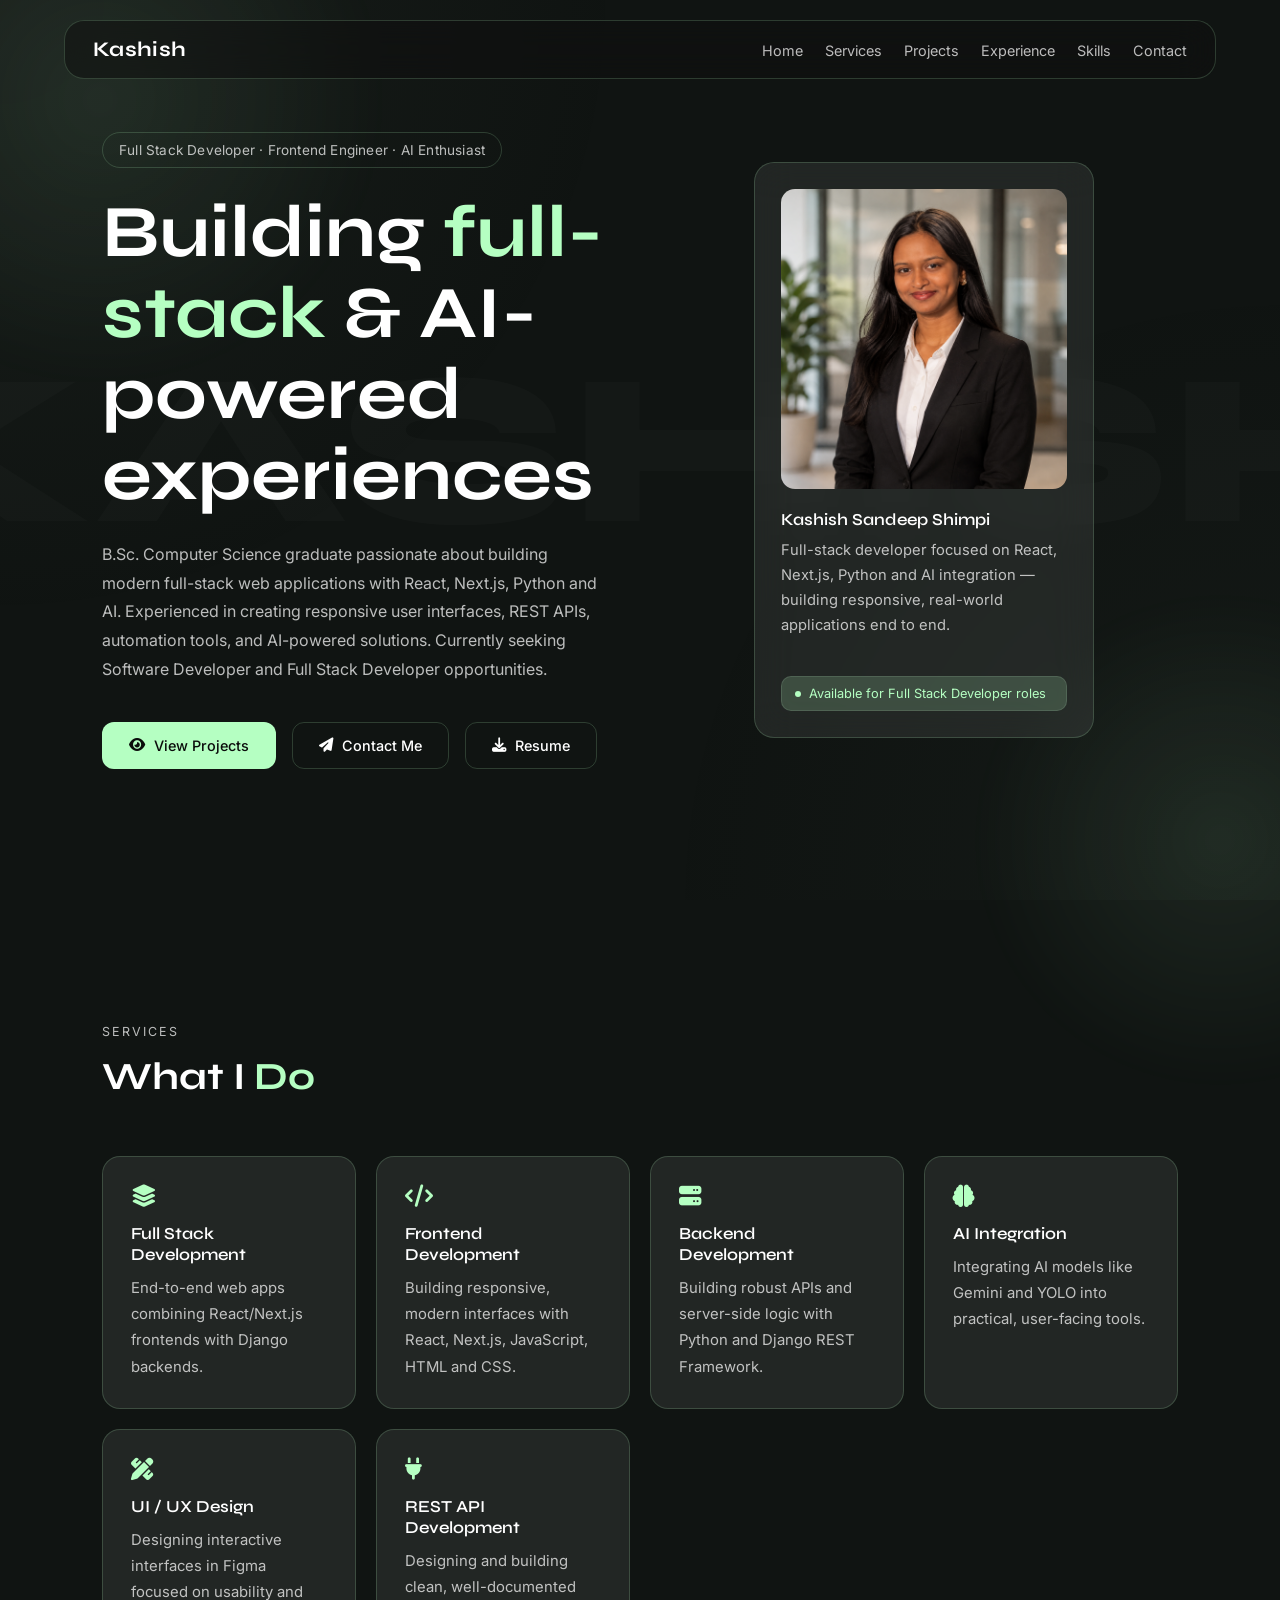
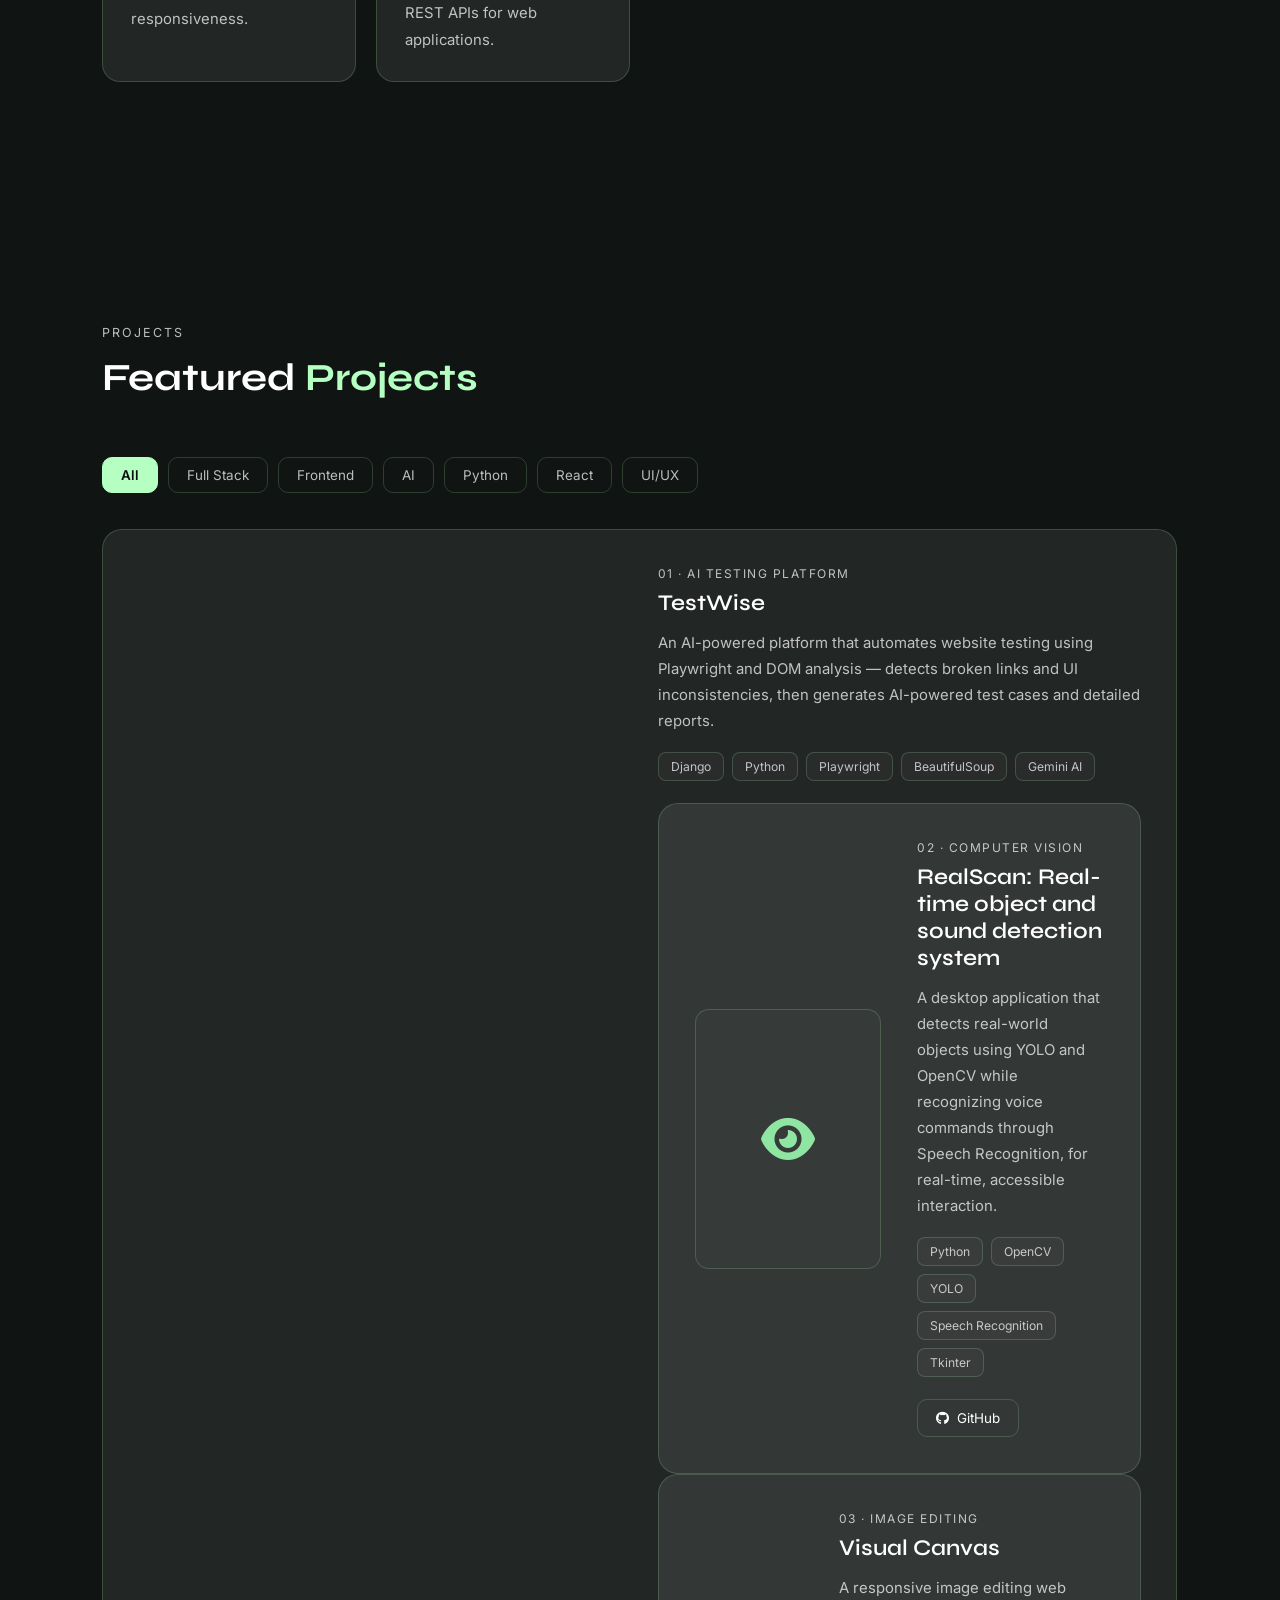
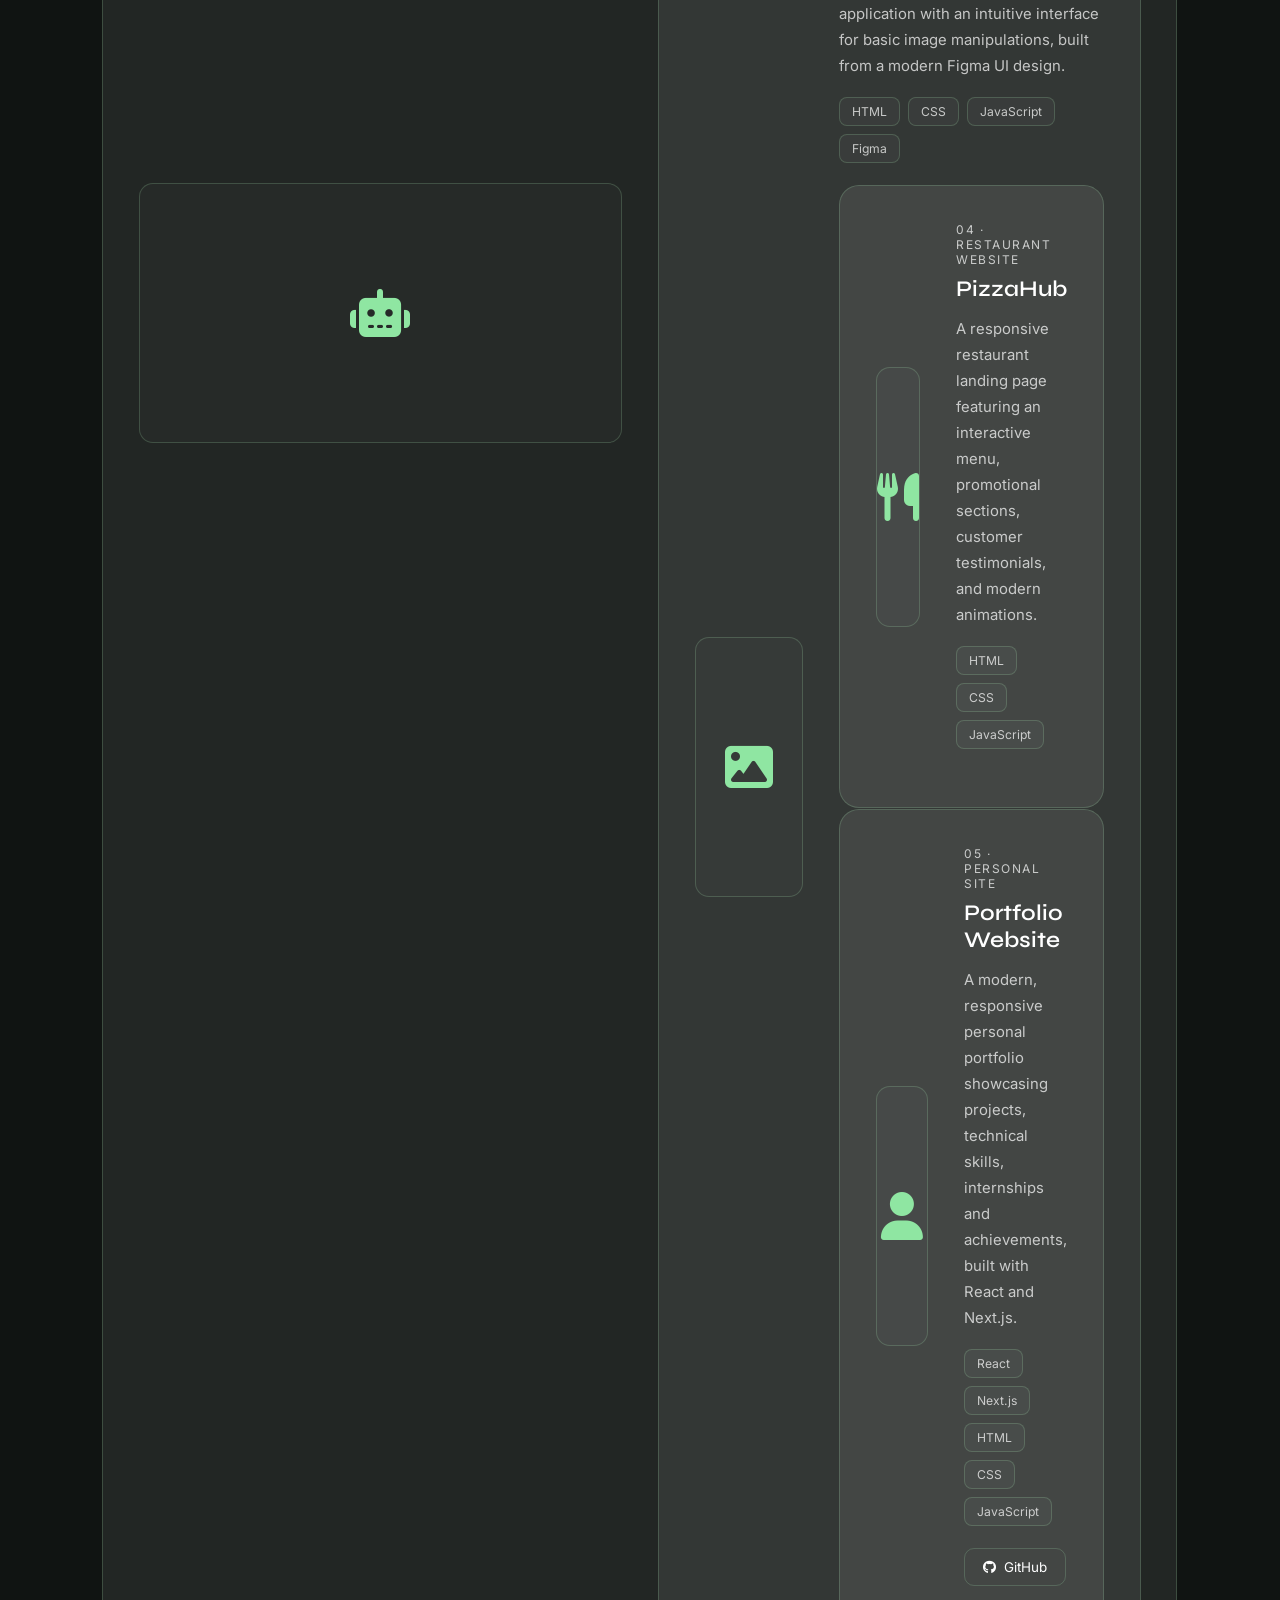
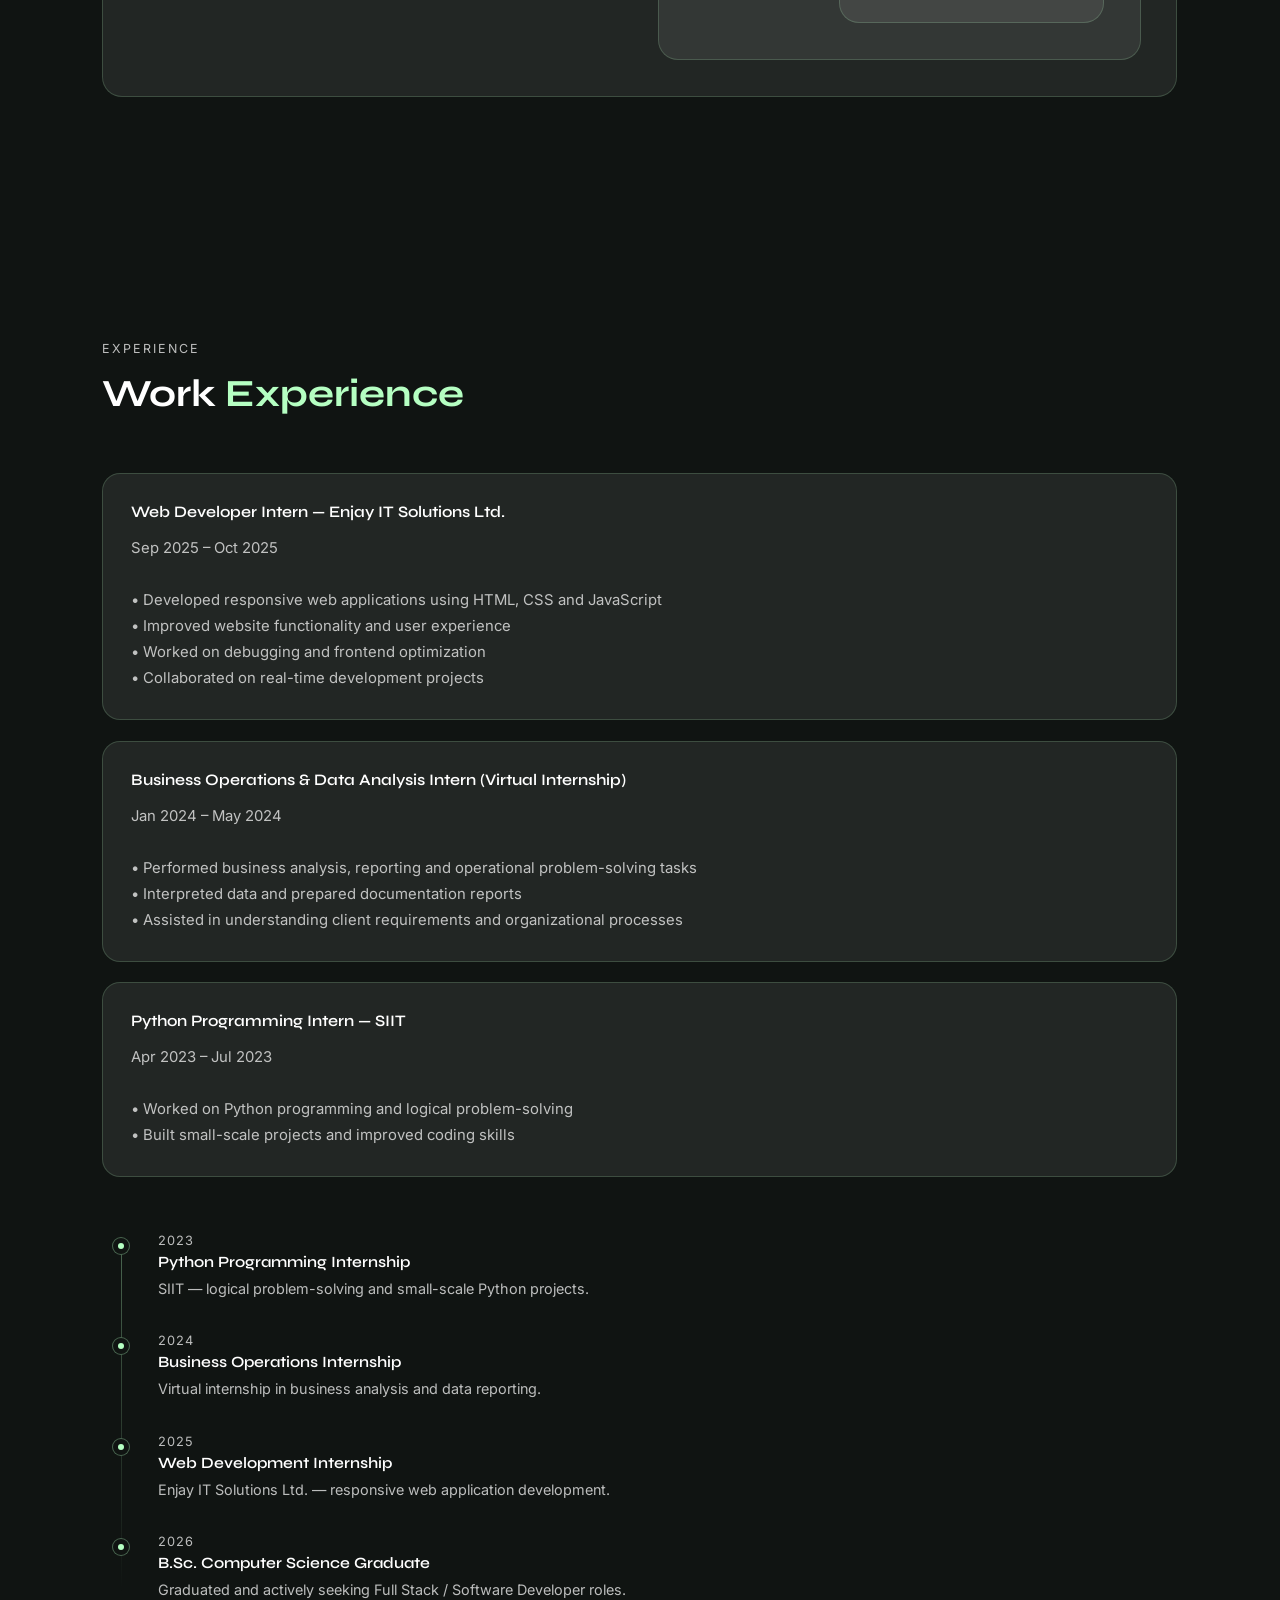
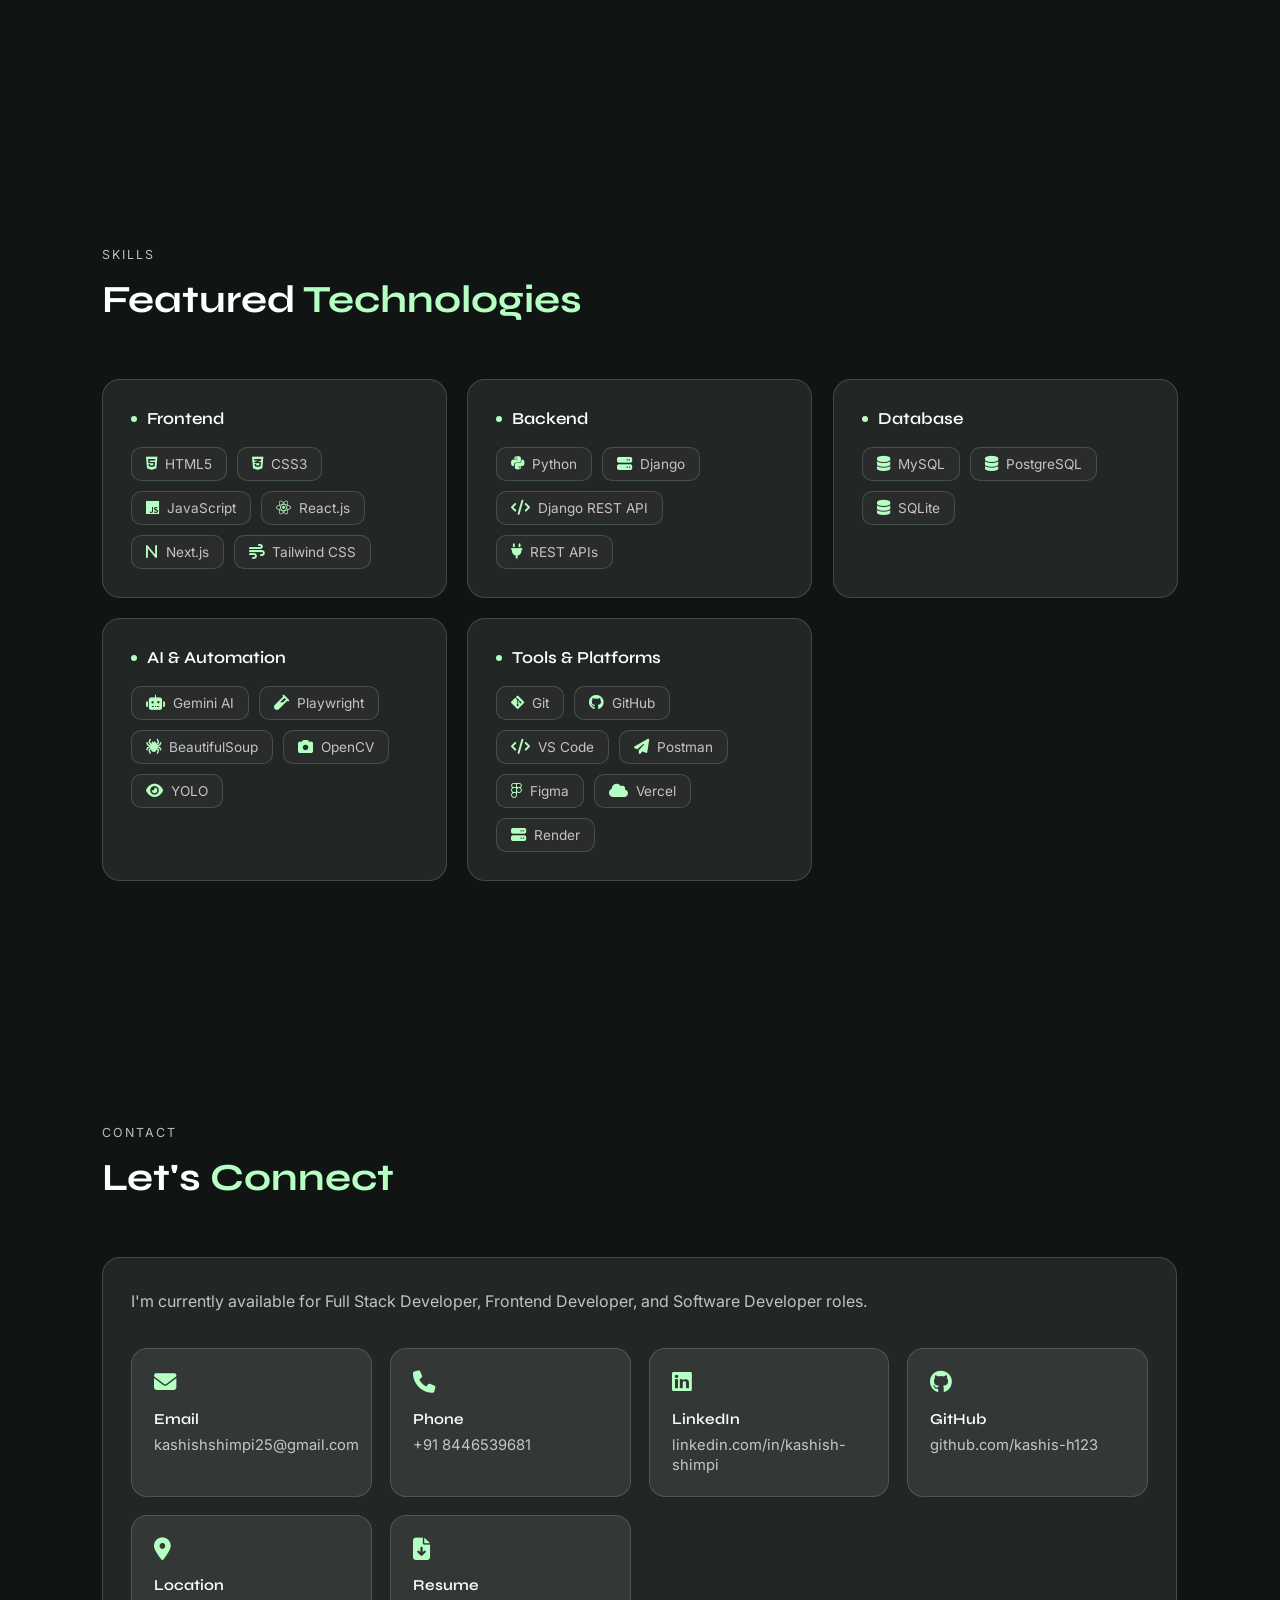
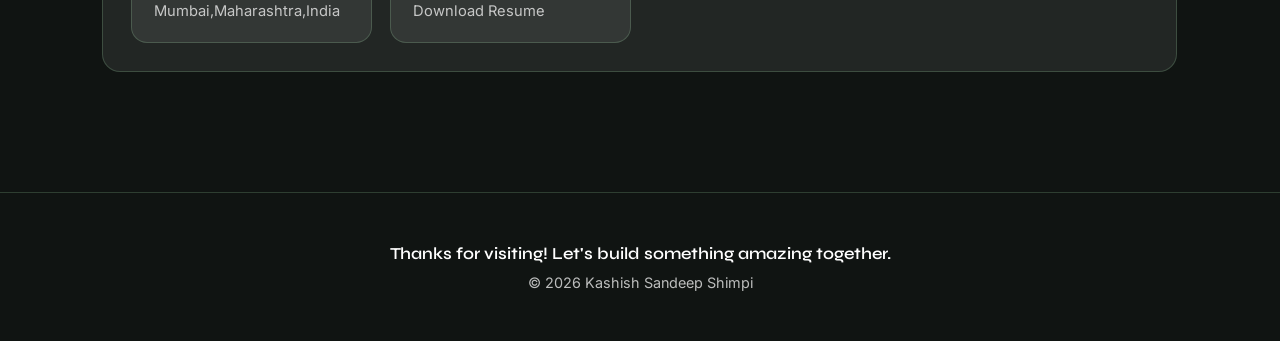
==== commit 15179b4b: "Update index.html" ====
--- a/index.html
+++ b/index.html
@@ -14,18 +14,22 @@
 *{margin:0;padding:0;box-sizing:border-box;}
 
 :root{
-  --bg:#0b0c0b;
-  --surface:rgba(255,255,255,0.035);
-  --surface-hover:rgba(255,255,255,0.055);
-  --border:rgba(255,255,255,0.08);
-  --border-hover:rgba(255,255,255,0.16);
-  --text:#EAEAE5;
-  --muted:rgba(234,234,229,0.56);
-  --accent:#9CB89F;
-  --accent-soft:rgba(156,184,159,0.14);
-  --accent-dim:rgba(156,184,159,0.65);
-}
-
+  --bg:#101412;
+  --surface:rgba(255,255,255,0.08);
+  --surface-hover:rgba(255,255,255,0.12);
+
+  --border:rgba(181,255,194,0.18);
+  --border-hover:rgba(181,255,194,0.35);
+
+  --text:#FFFFFF;
+  --muted:rgba(255,255,255,0.72);
+
+  --accent:#B5FFC2;
+  --accent-soft:rgba(181,255,194,0.18);
+  --accent-dim:#8FE6A2;
+
+  --gradient:linear-gradient(135deg,#B5FFC2,#7EE8A3);
+}
 html{scroll-behavior:smooth;}
 
 body{
@@ -46,12 +50,14 @@
   pointer-events:none;
 }
 
-.blob{position:fixed;border-radius:50%;filter:blur(100px);opacity:0.08;z-index:-1;pointer-events:none;}
-.blob1{width:380px;height:380px;background:var(--accent);top:-120px;left:-120px;}
-.blob2{width:320px;height:320px;background:var(--accent);bottom:-120px;right:-120px;}
+.blob{position:fixed;border-radius:50%;opacity:0.08;z-index:-1;pointer-events:none;transform:translateZ(0);}
+.blob1{width:600px;height:600px;top:-200px;left:-200px;background:radial-gradient(circle, var(--accent) 0%, transparent 70%);}
+.blob2{width:520px;height:520px;bottom:-200px;right:-200px;background:radial-gradient(circle, var(--accent) 0%, transparent 70%);}
 
 nav{
-  position:fixed;top:20px;left:50%;transform:translateX(-50%);
+  position:fixed;top:20px;left:50%;
+  transform:translateX(-50%) translateZ(0);
+  will-change:transform;
   width:90%;max-width:1200px;
   display:flex;justify-content:space-between;align-items:center;
   padding:16px 28px;
@@ -252,6 +258,37 @@
 .path-item h4{font-family:'Syne',sans-serif;font-weight:600;margin-bottom:6px;font-size:0.98rem;}
 .path-item p{color:var(--muted);line-height:1.7;font-size:0.9rem;}
 
+.tech-grid{display:grid;grid-template-columns:repeat(auto-fit,minmax(270px,1fr));gap:20px;}
+
+.tech-card{
+  background:var(--surface);
+  border:1px solid var(--border);
+  border-radius:18px;padding:28px;transition:0.3s ease;
+}
+.tech-card:hover{background:var(--surface-hover);border-color:var(--border-hover);}
+
+.tech-card h3{
+  font-family:'Syne',sans-serif;font-weight:600;font-size:1.05rem;
+  margin-bottom:18px;color:var(--text);
+  display:flex;align-items:center;gap:10px;
+}
+.tech-card h3::before{
+  content:'';width:6px;height:6px;border-radius:50%;
+  background:var(--accent);flex-shrink:0;
+}
+
+.tech-list{display:flex;flex-wrap:wrap;gap:10px;}
+.tech-list span{
+  display:inline-flex;align-items:center;gap:8px;
+  padding:8px 14px;border-radius:10px;
+  background:rgba(255,255,255,0.03);
+  border:1px solid var(--border);
+  color:var(--muted);font-size:0.85rem;
+  transition:0.25s ease;
+}
+.tech-list span:hover{border-color:var(--border-hover);color:var(--text);background:var(--surface-hover);}
+.tech-list i{color:var(--accent);font-size:0.95rem;}
+
 .contact-grid{display:grid;grid-template-columns:repeat(auto-fit,minmax(220px,1fr));gap:18px;margin-top:32px;}
 .contact-item{background:var(--surface);border:1px solid var(--border);padding:22px;border-radius:16px;transition:0.25s ease;}
 .contact-item:hover{border-color:var(--border-hover);}
@@ -275,9 +312,12 @@
 }
 
 @media(max-width:700px){
+  html{scroll-behavior:auto;}
   nav ul{display:none;}
+  nav{backdrop-filter:blur(8px);background:rgba(15,16,15,0.8);}
   section{padding:90px 6%;scroll-margin-top:90px;}
   .profile-card{width:100%;}
+  .hero{min-height:100svh;}
 }
 </style>
 </head>
@@ -309,7 +349,7 @@
     <h1>Building <span>full-stack</span> &amp; AI-powered experiences</h1>
 
     <p>
-      B.Sc. Computer Science graduate passionate about building modern full-stack web applications with React, Next.js, Django, and AI. Experienced in creating responsive user interfaces, REST APIs, automation tools, and AI-powered solutions. Currently seeking Software Developer and Full Stack Developer opportunities.
+      B.Sc. Computer Science graduate passionate about building modern full-stack web applications with React, Next.js, Python and AI. Experienced in creating responsive user interfaces, REST APIs, automation tools, and AI-powered solutions. Currently seeking Software Developer and Full Stack Developer opportunities.
     </p>
 
     <div class="hero-buttons">
@@ -325,7 +365,7 @@
         <img src="bbgg.png" alt="Kashish">
       </div>
       <h3>Kashish Sandeep Shimpi</h3>
-      <p>Full-stack developer focused on React, Next.js, Django, and AI integration — building responsive, real-world applications end to end.</p>
+      <p>Full-stack developer focused on React, Next.js, Python and AI integration — building responsive, real-world applications end to end.</p>
       <div class="status-pill">
         <span class="status-dot"></span>
         Available for Full Stack Developer roles
@@ -403,11 +443,7 @@
         <div class="tech-stack">
           <span>Django</span><span>Python</span><span>Playwright</span><span>BeautifulSoup</span><span>Gemini AI</span>
         </div>
-        <div class="project-links">
-          <a href="https://github.com/kashis-h123" target="_blank"><i class="fa-brands fa-github"></i> GitHub</a>
-        </div>
-      </div>
-    </div>
+
 
     <div class="project-card reveal" data-tags="ai python">
       <div class="project-image"><i class="fa-solid fa-eye"></i></div>
@@ -433,11 +469,7 @@
         <div class="tech-stack">
           <span>HTML</span><span>CSS</span><span>JavaScript</span><span>Figma</span>
         </div>
-        <div class="project-links">
-          <a href="https://github.com/kashis-h123" target="_blank"><i class="fa-brands fa-github"></i> GitHub</a>
-        </div>
-      </div>
-    </div>
+      
 
     <div class="project-card reveal" data-tags="frontend">
       <div class="project-image"><i class="fa-solid fa-utensils"></i></div>
@@ -543,8 +575,10 @@
     <h2>Featured <span>Technologies</span></h2>
   </div>
 
+  <div class="tech-grid">
+
         <!-- Frontend -->
-        <div class="tech-card">
+        <div class="tech-card reveal">
             <h3>Frontend</h3>
 
             <div class="tech-list">
@@ -558,7 +592,7 @@
         </div>
 
         <!-- Backend -->
-        <div class="tech-card">
+        <div class="tech-card reveal">
             <h3>Backend</h3>
 
             <div class="tech-list">
@@ -570,7 +604,7 @@
         </div>
 
         <!-- Database -->
-        <div class="tech-card">
+        <div class="tech-card reveal">
             <h3>Database</h3>
 
             <div class="tech-list">
@@ -581,7 +615,7 @@
         </div>
 
         <!-- AI & Automation -->
-        <div class="tech-card">
+        <div class="tech-card reveal">
             <h3>AI & Automation</h3>
 
             <div class="tech-list">
@@ -594,7 +628,7 @@
         </div>
 
         <!-- Tools -->
-        <div class="tech-card">
+        <div class="tech-card reveal">
             <h3>Tools & Platforms</h3>
 
             <div class="tech-list">
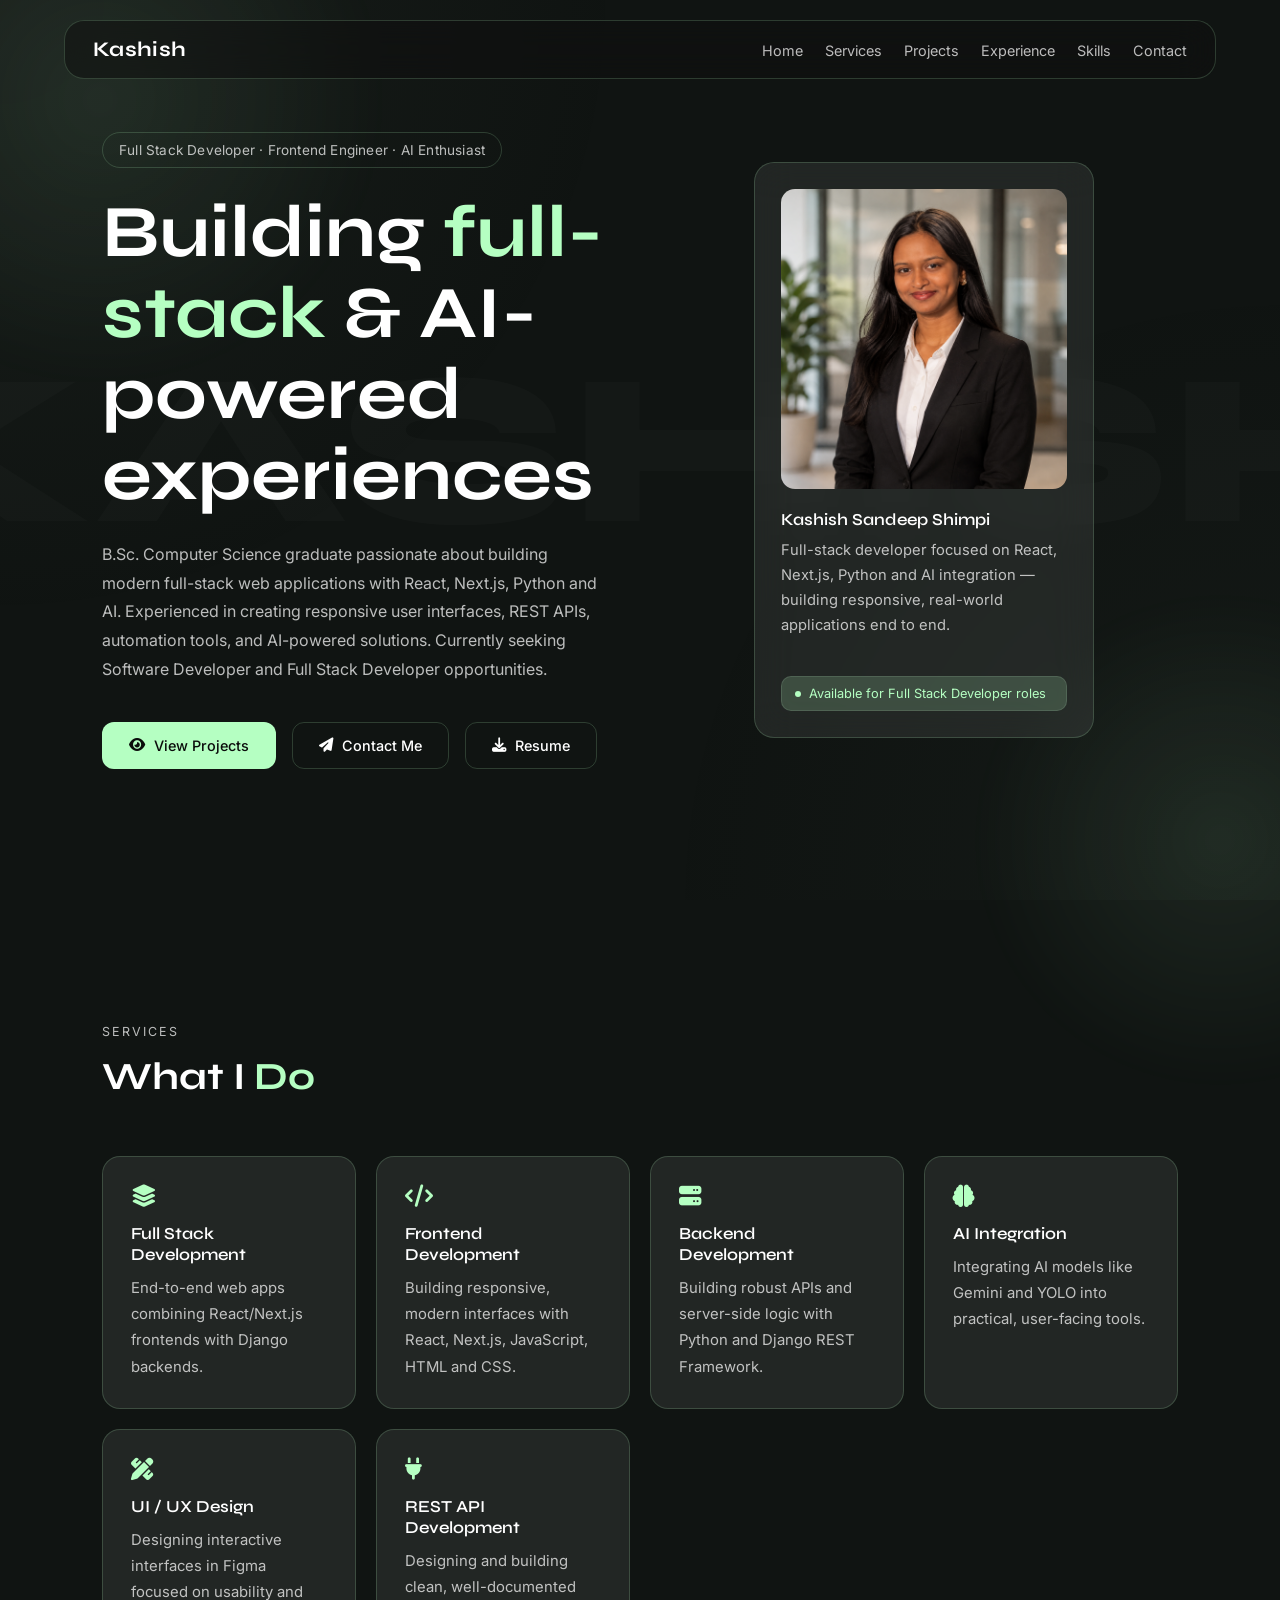
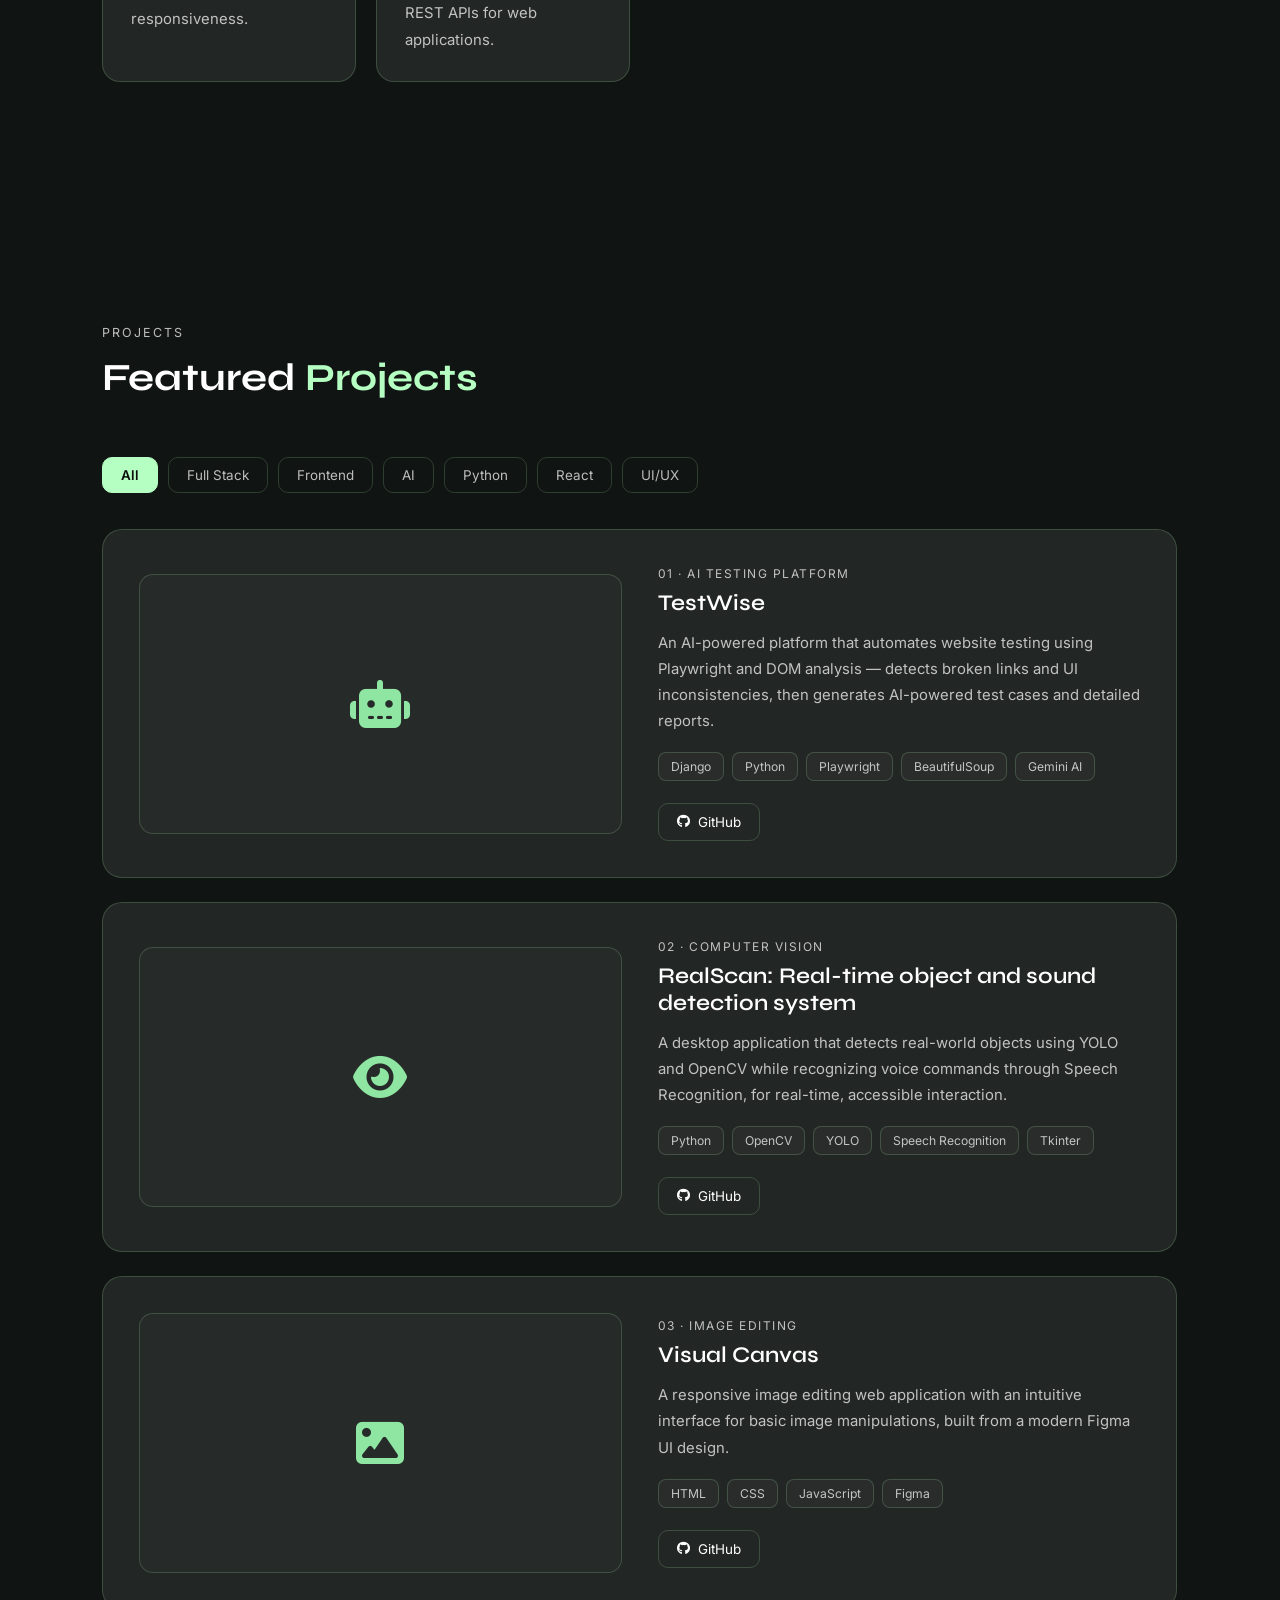
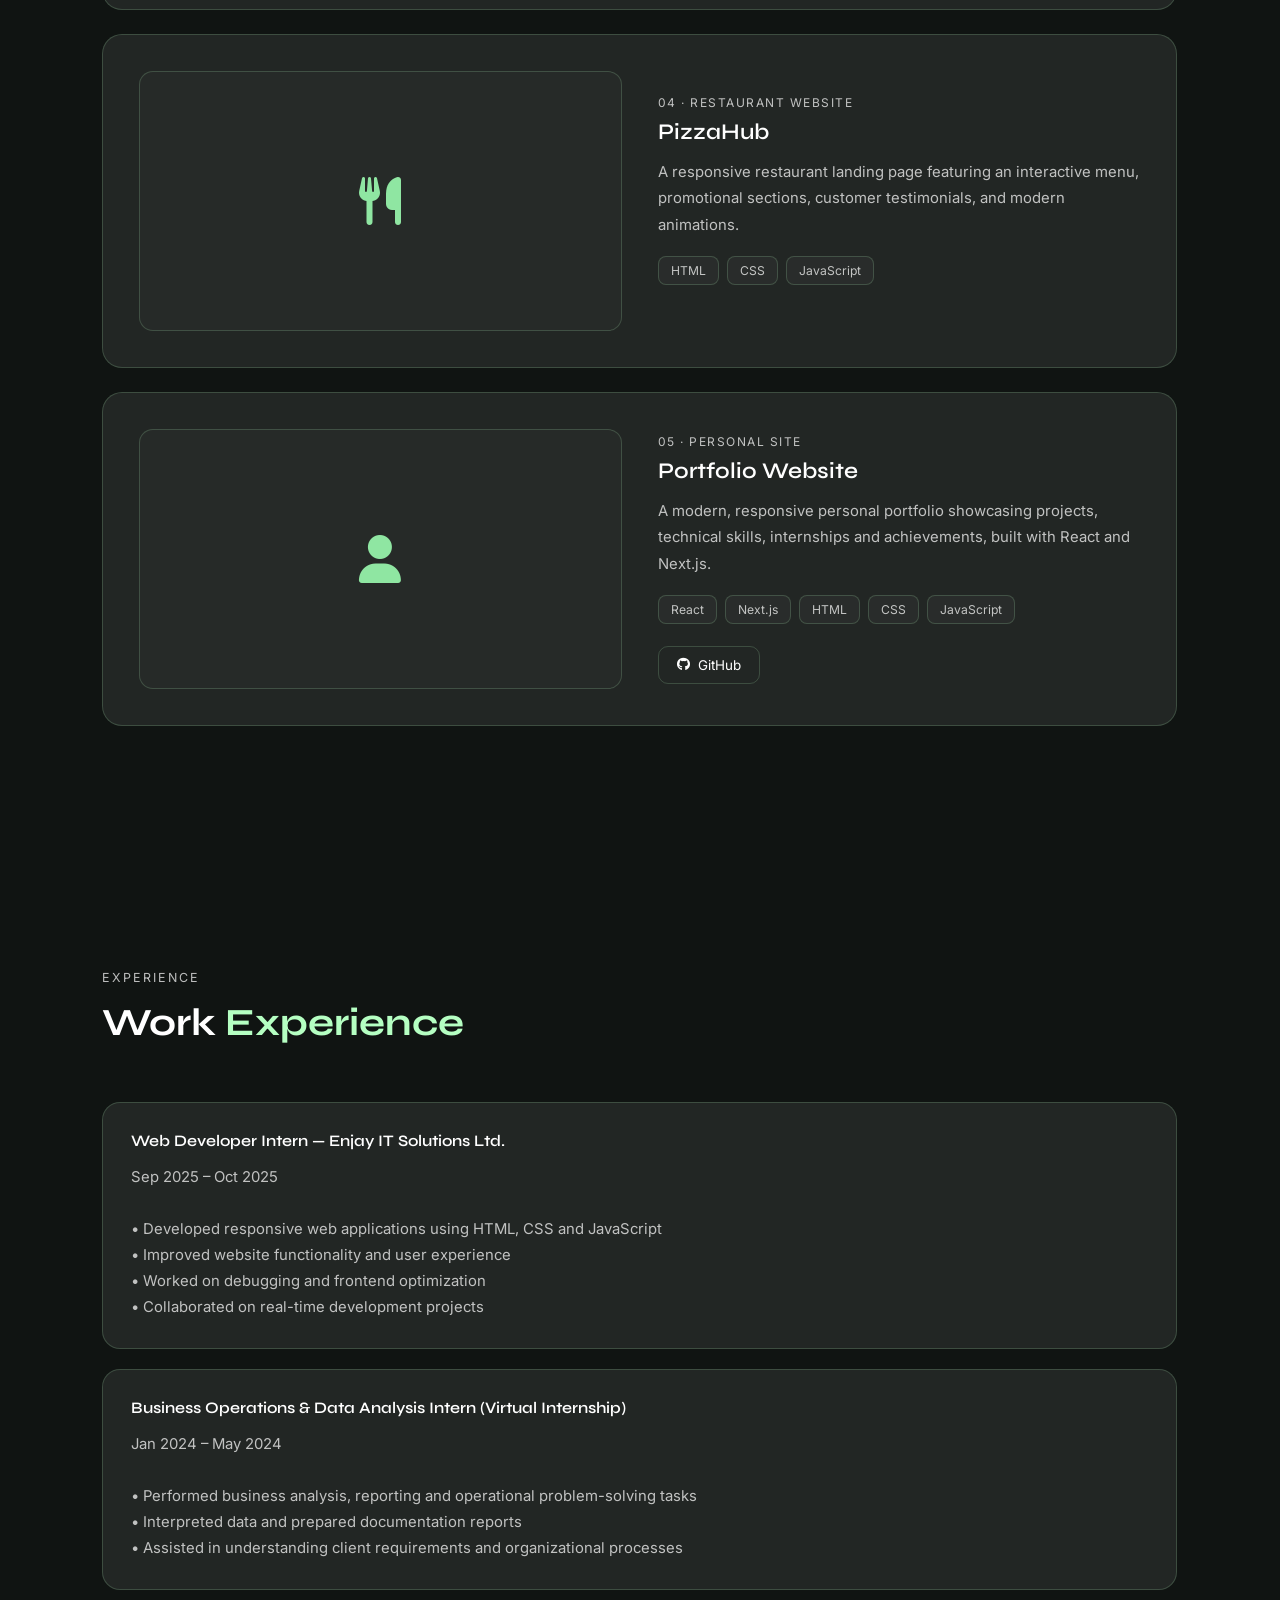
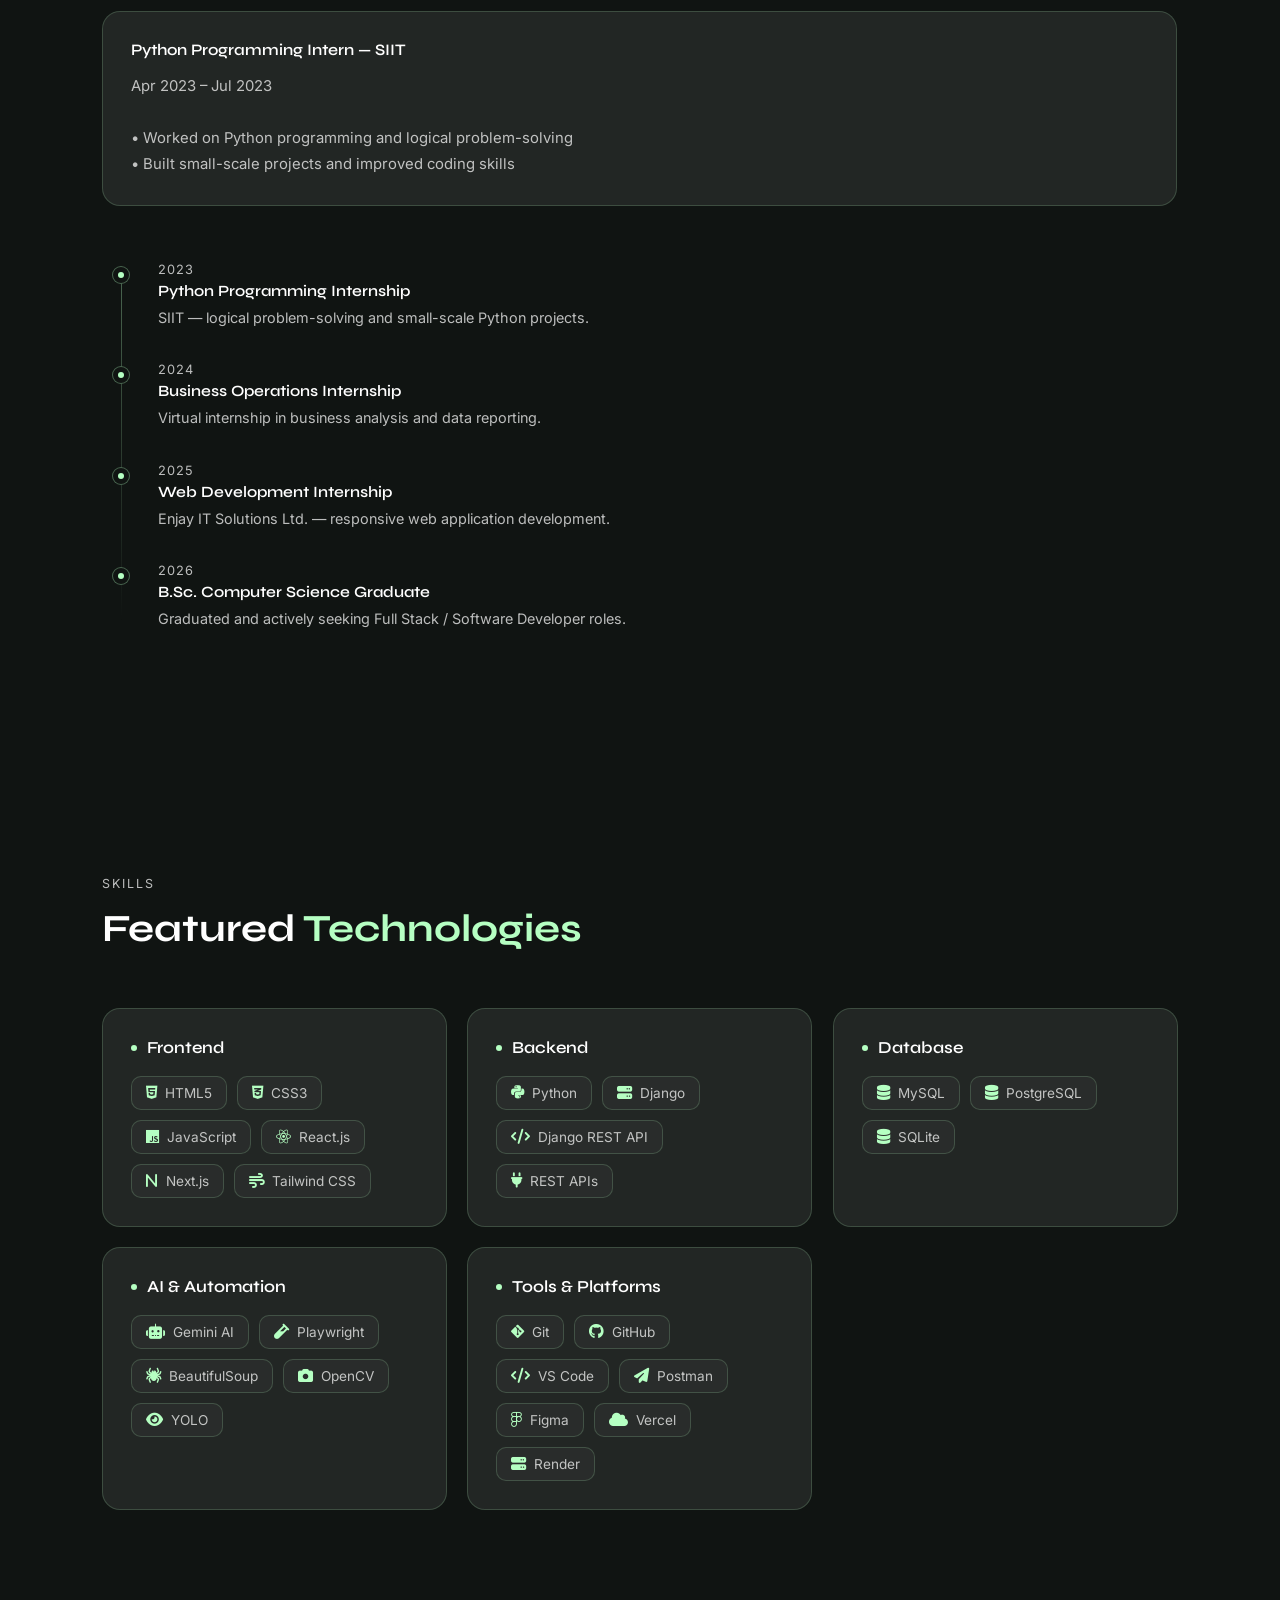
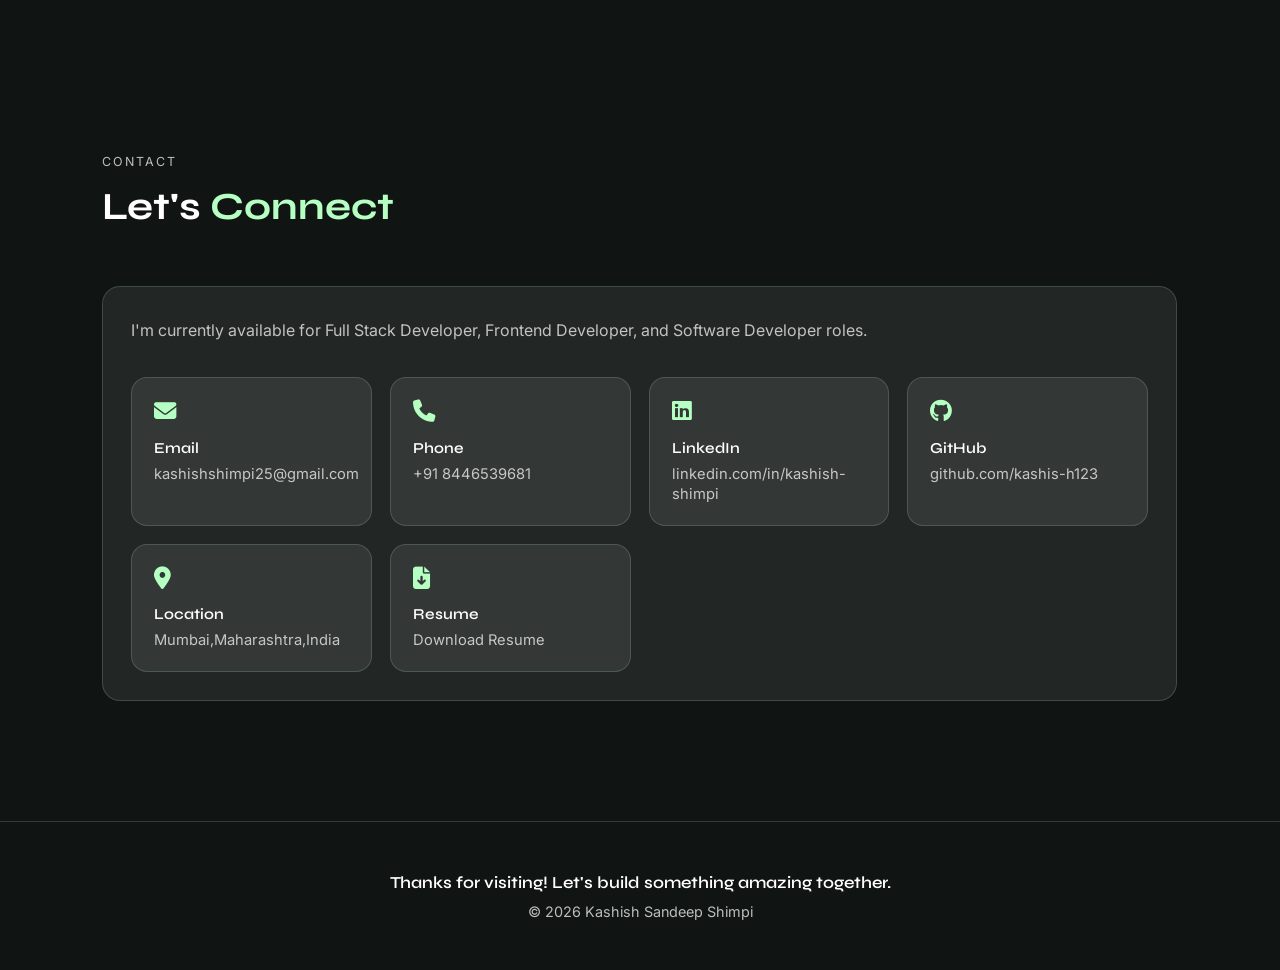
==== commit bb392f9e: "Update index.html" ====
--- a/index.html
+++ b/index.html
@@ -4,41 +4,41 @@
 <meta charset="UTF-8" />
 <meta name="viewport" content="width=device-width, initial-scale=1.0" />
 <title>Kashish Sandeep Shimpi | Full Stack Developer</title>
-
+ 
 <link rel="preconnect" href="https://fonts.googleapis.com">
 <link rel="preconnect" href="https://fonts.gstatic.com" crossorigin>
 <link href="https://fonts.googleapis.com/css2?family=Inter:wght@300;400;500;600;700;800&family=Syne:wght@600;700;800&display=swap" rel="stylesheet">
 <link rel="stylesheet" href="https://cdnjs.cloudflare.com/ajax/libs/font-awesome/6.5.1/css/all.min.css"/>
-
+ 
 <style>
 *{margin:0;padding:0;box-sizing:border-box;}
-
+ 
 :root{
   --bg:#101412;
   --surface:rgba(255,255,255,0.08);
   --surface-hover:rgba(255,255,255,0.12);
-
+ 
   --border:rgba(181,255,194,0.18);
   --border-hover:rgba(181,255,194,0.35);
-
+ 
   --text:#FFFFFF;
   --muted:rgba(255,255,255,0.72);
-
+ 
   --accent:#B5FFC2;
   --accent-soft:rgba(181,255,194,0.18);
   --accent-dim:#8FE6A2;
-
+ 
   --gradient:linear-gradient(135deg,#B5FFC2,#7EE8A3);
 }
 html{scroll-behavior:smooth;}
-
+ 
 body{
   font-family:'Inter',sans-serif;
   background:var(--bg);
   color:var(--text);
   overflow-x:hidden;
 }
-
+ 
 body::before{
   content:'';
   position:fixed;
@@ -49,11 +49,11 @@
   z-index:-2;
   pointer-events:none;
 }
-
+ 
 .blob{position:fixed;border-radius:50%;opacity:0.08;z-index:-1;pointer-events:none;transform:translateZ(0);}
 .blob1{width:600px;height:600px;top:-200px;left:-200px;background:radial-gradient(circle, var(--accent) 0%, transparent 70%);}
 .blob2{width:520px;height:520px;bottom:-200px;right:-200px;background:radial-gradient(circle, var(--accent) 0%, transparent 70%);}
-
+ 
 nav{
   position:fixed;top:20px;left:50%;
   transform:translateX(-50%) translateZ(0);
@@ -67,36 +67,36 @@
   border-radius:20px;
   z-index:1000;
 }
-
+ 
 .logo{
   font-family:'Syne',sans-serif;font-size:1.3rem;font-weight:700;
   color:var(--text);
   letter-spacing:0.3px;
 }
-
+ 
 nav ul{display:flex;list-style:none;gap:22px;}
 nav ul a{color:var(--muted);text-decoration:none;transition:color 0.25s ease;font-size:0.9rem;}
 nav ul a:hover{color:var(--text);}
-
+ 
 section{padding:120px 8%;scroll-margin-top:110px;}
-
+ 
 .hero{min-height:100vh;display:flex;align-items:center;justify-content:space-between;gap:60px;position:relative;scroll-margin-top:0;}
-
+ 
 .hero-bg{
   position:absolute;font-size:17vw;font-weight:800;
   color:rgba(255,255,255,0.018);left:50%;top:50%;
   transform:translate(-50%,-50%);
   font-family:'Syne',sans-serif;user-select:none;
 }
-
+ 
 .hero-left{flex:1;z-index:2;}
-
+ 
 .hero-tag{
   display:inline-block;padding:9px 16px;border-radius:50px;
   border:1px solid var(--border);margin-bottom:24px;
   color:var(--muted);font-size:0.85rem;letter-spacing:0.2px;
 }
-
+ 
 .hero h1{
   font-family:'Syne',sans-serif;
   font-weight:700;
@@ -104,40 +104,40 @@
   line-height:1.1;margin-bottom:24px;
   color:var(--text);
 }
-
+ 
 .hero h1 span{
   color:var(--accent);
 }
-
+ 
 .hero p{max-width:640px;line-height:1.8;color:var(--muted);margin-bottom:38px;font-size:1rem;}
-
+ 
 .hero-buttons{display:flex;gap:16px;flex-wrap:wrap;}
-
+ 
 .btn{
   padding:14px 26px;border-radius:12px;text-decoration:none;
   font-weight:500;transition:0.25s ease;display:inline-flex;align-items:center;gap:9px;
   border:1px solid transparent;cursor:pointer;font-family:inherit;font-size:0.9rem;
 }
-
+ 
 .btn-primary{background:var(--accent);color:#0b0c0b;}
 .btn-primary:hover{background:var(--accent-dim);}
 .btn-outline{border:1px solid var(--border);color:var(--text);background:transparent;}
 .btn-outline:hover{border-color:var(--border-hover);background:var(--surface);}
 .btn:hover{transform:translateY(-2px);}
-
+ 
 .hero-right{flex:1;display:flex;justify-content:center;}
-
+ 
 .profile-card{
   width:340px;background:var(--surface);
   border:1px solid var(--border);border-radius:20px;
   padding:26px;backdrop-filter:blur(20px);
 }
-
+ 
 .profile-image{width:100%;height:300px;overflow:hidden;border-radius:14px;margin-bottom:20px;filter:grayscale(15%);}
 .profile-image img{width:100%;height:100%;object-fit:cover;}
 .profile-card h3{margin-bottom:8px;font-family:'Syne',sans-serif;font-weight:600;font-size:1.05rem;}
 .profile-card p{color:var(--muted);line-height:1.7;font-size:0.92rem;}
-
+ 
 .status-pill{
   display:flex;align-items:center;gap:8px;margin-top:16px;
   padding:9px 13px;border-radius:10px;
@@ -146,30 +146,30 @@
   font-size:0.8rem;color:var(--accent);
 }
 .status-dot{width:6px;height:6px;border-radius:50%;background:var(--accent);}
-
+ 
 .section-header{margin-bottom:56px;}
 .section-tag{color:var(--muted);text-transform:uppercase;letter-spacing:2px;margin-bottom:14px;display:inline-block;font-size:0.78rem;}
 .section-header h2{font-size:2.4rem;font-family:'Syne',sans-serif;font-weight:700;color:var(--text);}
 .section-header h2 span{color:var(--accent);}
-
+ 
 .services-grid,.cert-grid{
   display:grid;grid-template-columns:repeat(auto-fit,minmax(250px,1fr));gap:20px;
 }
-
+ 
 .service-card,.cert-card,.timeline-item,.education-card,.contact-card{
   background:var(--surface);
   border:1px solid var(--border);
   border-radius:18px;padding:28px;transition:0.3s ease;
 }
-
+ 
 .service-card:hover,.cert-card:hover,.timeline-item:hover{
   background:var(--surface-hover);border-color:var(--border-hover);
 }
-
+ 
 .service-card i,.cert-card i,.contact-item i{font-size:1.4rem;color:var(--accent);margin-bottom:16px;display:block;}
 .service-card p,.timeline-item p,.education-card p,.cert-card p{color:var(--muted);line-height:1.75;font-size:0.93rem;}
 .service-card h3{margin-bottom:10px;font-family:'Syne',sans-serif;font-weight:600;font-size:1.05rem;}
-
+ 
 /* Project filters */
 .filter-bar{display:flex;flex-wrap:wrap;gap:10px;margin-bottom:36px;}
 .filter-btn{
@@ -182,9 +182,9 @@
   background:var(--accent);
   color:#0b0c0b;border-color:var(--accent);font-weight:600;
 }
-
+ 
 .projects-grid{display:grid;gap:24px;}
-
+ 
 .project-card{
   display:grid;grid-template-columns:1fr 1fr;gap:36px;align-items:center;
   background:var(--surface);
@@ -192,30 +192,30 @@
   border-radius:20px;padding:36px;
   transition:0.3s ease;
 }
-
+ 
 .project-card:hover{border-color:var(--border-hover);}
 .project-card.hidden{display:none;}
-
+ 
 .project-image{
   height:260px;display:flex;justify-content:center;align-items:center;
   border-radius:14px;background:rgba(255,255,255,0.02);border:1px solid var(--border);
 }
-
+ 
 .project-image i{font-size:3rem;color:var(--accent-dim);}
-
+ 
 .project-content .project-label{
   color:var(--muted);font-size:0.75rem;text-transform:uppercase;letter-spacing:1.5px;margin-bottom:8px;display:block;
 }
-
+ 
 .project-content h3{font-family:'Syne',sans-serif;font-weight:600;font-size:1.4rem;margin-bottom:4px;color:var(--text);}
 .project-content p{color:var(--muted);line-height:1.75;margin:14px 0 18px;font-size:0.93rem;}
-
+ 
 .tech-stack{display:flex;flex-wrap:wrap;gap:8px;margin-bottom:22px;}
 .tech-stack span{
   padding:6px 12px;border-radius:8px;background:rgba(255,255,255,0.03);
   border:1px solid var(--border);color:var(--muted);font-size:0.76rem;
 }
-
+ 
 .project-links{display:flex;gap:10px;flex-wrap:wrap;}
 .project-links a{
   text-decoration:none;color:var(--text);border:1px solid var(--border);
@@ -223,10 +223,10 @@
   display:inline-flex;align-items:center;gap:8px;
 }
 .project-links a:hover{border-color:var(--border-hover);background:var(--surface-hover);}
-
+ 
 .timeline{display:grid;gap:20px;}
 .timeline-item h3{margin-bottom:14px;font-family:'Syne',sans-serif;font-weight:600;font-size:1rem;}
-
+ 
 /* Skills proficiency */
 .skills-list{display:grid;gap:20px;max-width:700px;}
 .skill-row{display:flex;flex-direction:column;gap:8px;}
@@ -239,7 +239,7 @@
   background:var(--accent);
   width:0%;transition:width 1s ease;
 }
-
+ 
 /* Timeline path */
 .path-timeline{position:relative;max-width:700px;margin-top:20px;}
 .path-timeline::before{
@@ -257,16 +257,16 @@
 .path-year{color:var(--muted);font-size:0.8rem;letter-spacing:1px;margin-bottom:4px;display:block;}
 .path-item h4{font-family:'Syne',sans-serif;font-weight:600;margin-bottom:6px;font-size:0.98rem;}
 .path-item p{color:var(--muted);line-height:1.7;font-size:0.9rem;}
-
+ 
 .tech-grid{display:grid;grid-template-columns:repeat(auto-fit,minmax(270px,1fr));gap:20px;}
-
+ 
 .tech-card{
   background:var(--surface);
   border:1px solid var(--border);
   border-radius:18px;padding:28px;transition:0.3s ease;
 }
 .tech-card:hover{background:var(--surface-hover);border-color:var(--border-hover);}
-
+ 
 .tech-card h3{
   font-family:'Syne',sans-serif;font-weight:600;font-size:1.05rem;
   margin-bottom:18px;color:var(--text);
@@ -276,7 +276,7 @@
   content:'';width:6px;height:6px;border-radius:50%;
   background:var(--accent);flex-shrink:0;
 }
-
+ 
 .tech-list{display:flex;flex-wrap:wrap;gap:10px;}
 .tech-list span{
   display:inline-flex;align-items:center;gap:8px;
@@ -288,7 +288,7 @@
 }
 .tech-list span:hover{border-color:var(--border-hover);color:var(--text);background:var(--surface-hover);}
 .tech-list i{color:var(--accent);font-size:0.95rem;}
-
+ 
 .contact-grid{display:grid;grid-template-columns:repeat(auto-fit,minmax(220px,1fr));gap:18px;margin-top:32px;}
 .contact-item{background:var(--surface);border:1px solid var(--border);padding:22px;border-radius:16px;transition:0.25s ease;}
 .contact-item:hover{border-color:var(--border-hover);}
@@ -296,21 +296,21 @@
 .contact-item a:hover{color:var(--text);}
 .contact-item h4{margin-bottom:6px;font-family:'Syne',sans-serif;font-weight:600;font-size:0.95rem;}
 .contact-item span{color:var(--muted);font-size:0.92rem;}
-
+ 
 footer{text-align:center;padding:50px 20px;border-top:1px solid var(--border);}
 footer p:first-child{font-family:'Syne',sans-serif;font-weight:600;font-size:1.05rem;margin-bottom:10px;color:var(--text);}
 footer p{color:var(--muted);font-size:0.9rem;}
-
+ 
 .reveal{opacity:0;transform:translateY(16px);transition:opacity 0.6s ease, transform 0.6s ease;will-change:transform,opacity;}
 .reveal.active{opacity:1;transform:translateY(0);}
-
+ 
 @media(max-width:900px){
   .hero{flex-direction:column;text-align:center;padding-top:140px;}
   .hero-buttons{justify-content:center;}
   .project-card{grid-template-columns:1fr;}
   .project-image{height:200px;}
 }
-
+ 
 @media(max-width:700px){
   html{scroll-behavior:auto;}
   nav ul{display:none;}
@@ -321,12 +321,12 @@
 }
 </style>
 </head>
-
+ 
 <body>
-
+ 
 <div class="blob blob1"></div>
 <div class="blob blob2"></div>
-
+ 
 <nav>
   <div class="logo">Kashish</div>
   <ul>
@@ -338,27 +338,27 @@
     <li><a href="#contact">Contact</a></li>
   </ul>
 </nav>
-
+ 
 <!-- HERO -->
 <section class="hero" id="home">
   <div class="hero-bg">KASHISH</div>
-
+ 
   <div class="hero-left reveal">
     <div class="hero-tag">Full Stack Developer · Frontend Engineer · AI Enthusiast</div>
-
+ 
     <h1>Building <span>full-stack</span> &amp; AI-powered experiences</h1>
-
+ 
     <p>
       B.Sc. Computer Science graduate passionate about building modern full-stack web applications with React, Next.js, Python and AI. Experienced in creating responsive user interfaces, REST APIs, automation tools, and AI-powered solutions. Currently seeking Software Developer and Full Stack Developer opportunities.
     </p>
-
+ 
     <div class="hero-buttons">
       <a href="#projects" class="btn btn-primary"><i class="fa-solid fa-eye"></i> View Projects</a>
       <a href="#contact" class="btn btn-outline"><i class="fa-solid fa-paper-plane"></i> Contact Me</a>
       <a href="Kashish_shimpi_resume.docx" class="btn btn-outline" download><i class="fa-solid fa-download"></i> Resume</a>
     </div>
   </div>
-
+ 
   <div class="hero-right">
     <div class="profile-card">
       <div class="profile-image">
@@ -373,14 +373,14 @@
     </div>
   </div>
 </section>
-
+ 
 <!-- SERVICES -->
 <section id="services">
   <div class="section-header reveal">
     <div class="section-tag">Services</div>
     <h2>What I <span>Do</span></h2>
   </div>
-
+ 
   <div class="services-grid">
     <div class="service-card reveal">
       <i class="fa-solid fa-layer-group"></i>
@@ -414,14 +414,14 @@
     </div>
   </div>
 </section>
-
+ 
 <!-- PROJECTS -->
 <section id="projects">
   <div class="section-header reveal">
     <div class="section-tag">Projects</div>
     <h2>Featured <span>Projects</span></h2>
   </div>
-
+ 
   <div class="filter-bar reveal">
     <button class="filter-btn active" data-filter="all">All</button>
     <button class="filter-btn" data-filter="fullstack">Full Stack</button>
@@ -431,9 +431,9 @@
     <button class="filter-btn" data-filter="react">React</button>
     <button class="filter-btn" data-filter="uiux">UI/UX</button>
   </div>
-
+ 
   <div class="projects-grid">
-
+ 
     <div class="project-card reveal" data-tags="fullstack ai python">
       <div class="project-image"><i class="fa-solid fa-robot"></i></div>
       <div class="project-content">
@@ -443,8 +443,12 @@
         <div class="tech-stack">
           <span>Django</span><span>Python</span><span>Playwright</span><span>BeautifulSoup</span><span>Gemini AI</span>
         </div>
-
-
+        <div class="project-links">
+          <a href="https://github.com/kashis-h123" target="_blank"><i class="fa-brands fa-github"></i> GitHub</a>
+        </div>
+      </div>
+    </div>
+ 
     <div class="project-card reveal" data-tags="ai python">
       <div class="project-image"><i class="fa-solid fa-eye"></i></div>
       <div class="project-content">
@@ -459,7 +463,7 @@
         </div>
       </div>
     </div>
-
+ 
     <div class="project-card reveal" data-tags="frontend uiux">
       <div class="project-image"><i class="fa-solid fa-image"></i></div>
       <div class="project-content">
@@ -469,8 +473,12 @@
         <div class="tech-stack">
           <span>HTML</span><span>CSS</span><span>JavaScript</span><span>Figma</span>
         </div>
-      
-
+        <div class="project-links">
+          <a href="https://github.com/kashis-h123" target="_blank"><i class="fa-brands fa-github"></i> GitHub</a>
+        </div>
+      </div>
+    </div>
+ 
     <div class="project-card reveal" data-tags="frontend">
       <div class="project-image"><i class="fa-solid fa-utensils"></i></div>
       <div class="project-content">
@@ -482,7 +490,7 @@
         </div>
       </div>
     </div>
-
+ 
     <div class="project-card reveal" data-tags="frontend react fullstack">
       <div class="project-image"><i class="fa-solid fa-user"></i></div>
       <div class="project-content">
@@ -497,17 +505,17 @@
         </div>
       </div>
     </div>
-
+ 
   </div>
 </section>
-
+ 
 <!-- EXPERIENCE -->
 <section id="experience">
   <div class="section-header reveal">
     <div class="section-tag">Experience</div>
     <h2>Work <span>Experience</span></h2>
   </div>
-
+ 
   <div class="timeline">
     <div class="timeline-item reveal">
       <h3>Web Developer Intern — Enjay IT Solutions Ltd.</h3>
@@ -519,7 +527,7 @@
         • Collaborated on real-time development projects
       </p>
     </div>
-
+ 
     <div class="timeline-item reveal">
       <h3>Business Operations &amp; Data Analysis Intern (Virtual Internship)</h3>
       <p>
@@ -529,7 +537,7 @@
         • Assisted in understanding client requirements and organizational processes
       </p>
     </div>
-
+ 
     <div class="timeline-item reveal">
       <h3>Python Programming Intern — SIIT</h3>
       <p>
@@ -539,7 +547,7 @@
       </p>
     </div>
   </div>
-
+ 
   <div class="path-timeline reveal" style="margin-top:56px;">
     <div class="path-item">
       <div class="path-dot"></div>
@@ -567,20 +575,20 @@
     </div>
   </div>
 </section>
-
+ 
 <!-- SKILLS -->
 <section id="skills">
   <div class="section-header reveal">
     <div class="section-tag">Skills</div>
     <h2>Featured <span>Technologies</span></h2>
   </div>
-
+ 
   <div class="tech-grid">
-
+ 
         <!-- Frontend -->
         <div class="tech-card reveal">
             <h3>Frontend</h3>
-
+ 
             <div class="tech-list">
                 <span><i class="fa-brands fa-html5"></i> HTML5</span>
                 <span><i class="fa-brands fa-css3-alt"></i> CSS3</span>
@@ -590,11 +598,11 @@
                 <span><i class="fa-solid fa-wind"></i> Tailwind CSS</span>
             </div>
         </div>
-
+ 
         <!-- Backend -->
         <div class="tech-card reveal">
             <h3>Backend</h3>
-
+ 
             <div class="tech-list">
                 <span><i class="fa-brands fa-python"></i> Python</span>
                 <span><i class="fa-solid fa-server"></i> Django</span>
@@ -602,22 +610,22 @@
                 <span><i class="fa-solid fa-plug"></i> REST APIs</span>
             </div>
         </div>
-
+ 
         <!-- Database -->
         <div class="tech-card reveal">
             <h3>Database</h3>
-
+ 
             <div class="tech-list">
                 <span><i class="fa-solid fa-database"></i> MySQL</span>
                 <span><i class="fa-solid fa-database"></i> PostgreSQL</span>
                 <span><i class="fa-solid fa-database"></i> SQLite</span>
             </div>
         </div>
-
+ 
         <!-- AI & Automation -->
         <div class="tech-card reveal">
             <h3>AI & Automation</h3>
-
+ 
             <div class="tech-list">
                 <span><i class="fa-solid fa-robot"></i> Gemini AI</span>
                 <span><i class="fa-solid fa-vial"></i> Playwright</span>
@@ -626,11 +634,11 @@
                 <span><i class="fa-solid fa-eye"></i> YOLO</span>
             </div>
         </div>
-
+ 
         <!-- Tools -->
         <div class="tech-card reveal">
             <h3>Tools & Platforms</h3>
-
+ 
             <div class="tech-list">
                 <span><i class="fa-brands fa-git-alt"></i> Git</span>
                 <span><i class="fa-brands fa-github"></i> GitHub</span>
@@ -641,54 +649,54 @@
                 <span><i class="fa-solid fa-server"></i> Render</span>
             </div>
         </div>
-
-    </div>
-
+ 
+    </div>
+ 
 </section>
-
+ 
 <!-- CONTACT -->
 <section id="contact">
   <div class="section-header reveal">
     <div class="section-tag">Contact</div>
     <h2>Let's <span>Connect</span></h2>
   </div>
-
+ 
   <div class="contact-card reveal">
     <p style="color:var(--muted); line-height:1.9;">
       I'm currently available for Full Stack Developer, Frontend Developer, and Software Developer roles.
     </p>
-
+ 
     <div class="contact-grid">
       <div class="contact-item">
         <i class="fa-solid fa-envelope"></i>
         <h4>Email</h4>
         <a href="mailto:kashishshimpi25@gmail.com">kashishshimpi25@gmail.com</a>
       </div>
-
+ 
       <div class="contact-item">
         <i class="fa-solid fa-phone"></i>
         <h4>Phone</h4>
         <a href="tel:+918446539681">+91 8446539681</a>
       </div>
-
+ 
       <div class="contact-item">
         <i class="fa-brands fa-linkedin"></i>
         <h4>LinkedIn</h4>
         <a href="https://www.linkedin.com/in/kashish-shimpi-64169a295" target="_blank">linkedin.com/in/kashish-shimpi</a>
       </div>
-
+ 
       <div class="contact-item">
         <i class="fa-brands fa-github"></i>
         <h4>GitHub</h4>
         <a href="https://github.com/kashis-h123" target="_blank">github.com/kashis-h123</a>
       </div>
-
+ 
       <div class="contact-item">
         <i class="fa-solid fa-location-dot"></i>
         <h4>Location</h4>
         <span>Mumbai,Maharashtra,India</span>
       </div>
-
+ 
       <div class="contact-item">
         <i class="fa-solid fa-file-arrow-down"></i>
         <h4>Resume</h4>
@@ -697,12 +705,12 @@
     </div>
   </div>
 </section>
-
+ 
 <footer>
   <p>Thanks for visiting! Let's build something amazing together.</p>
   <p>© 2026 Kashish Sandeep Shimpi</p>
 </footer>
-
+ 
 <script>
 const observer = new IntersectionObserver((entries) => {
   entries.forEach((entry) => {
@@ -716,21 +724,21 @@
     }
   });
 },{threshold:0.1, rootMargin:'0px 0px -60px 0px'});
-
+ 
 document.querySelectorAll('.reveal').forEach((el)=>{
   observer.observe(el);
 });
-
+ 
 // Project filtering
 const filterBtns = document.querySelectorAll('.filter-btn');
 const projectCards = document.querySelectorAll('.project-card');
-
+ 
 filterBtns.forEach(btn => {
   btn.addEventListener('click', () => {
     filterBtns.forEach(b => b.classList.remove('active'));
     btn.classList.add('active');
     const filter = btn.dataset.filter;
-
+ 
     projectCards.forEach(card => {
       const tags = card.dataset.tags || '';
       if(filter === 'all' || tags.includes(filter)){
@@ -742,6 +750,6 @@
   });
 });
 </script>
-
+ 
 </body>
 </html>
